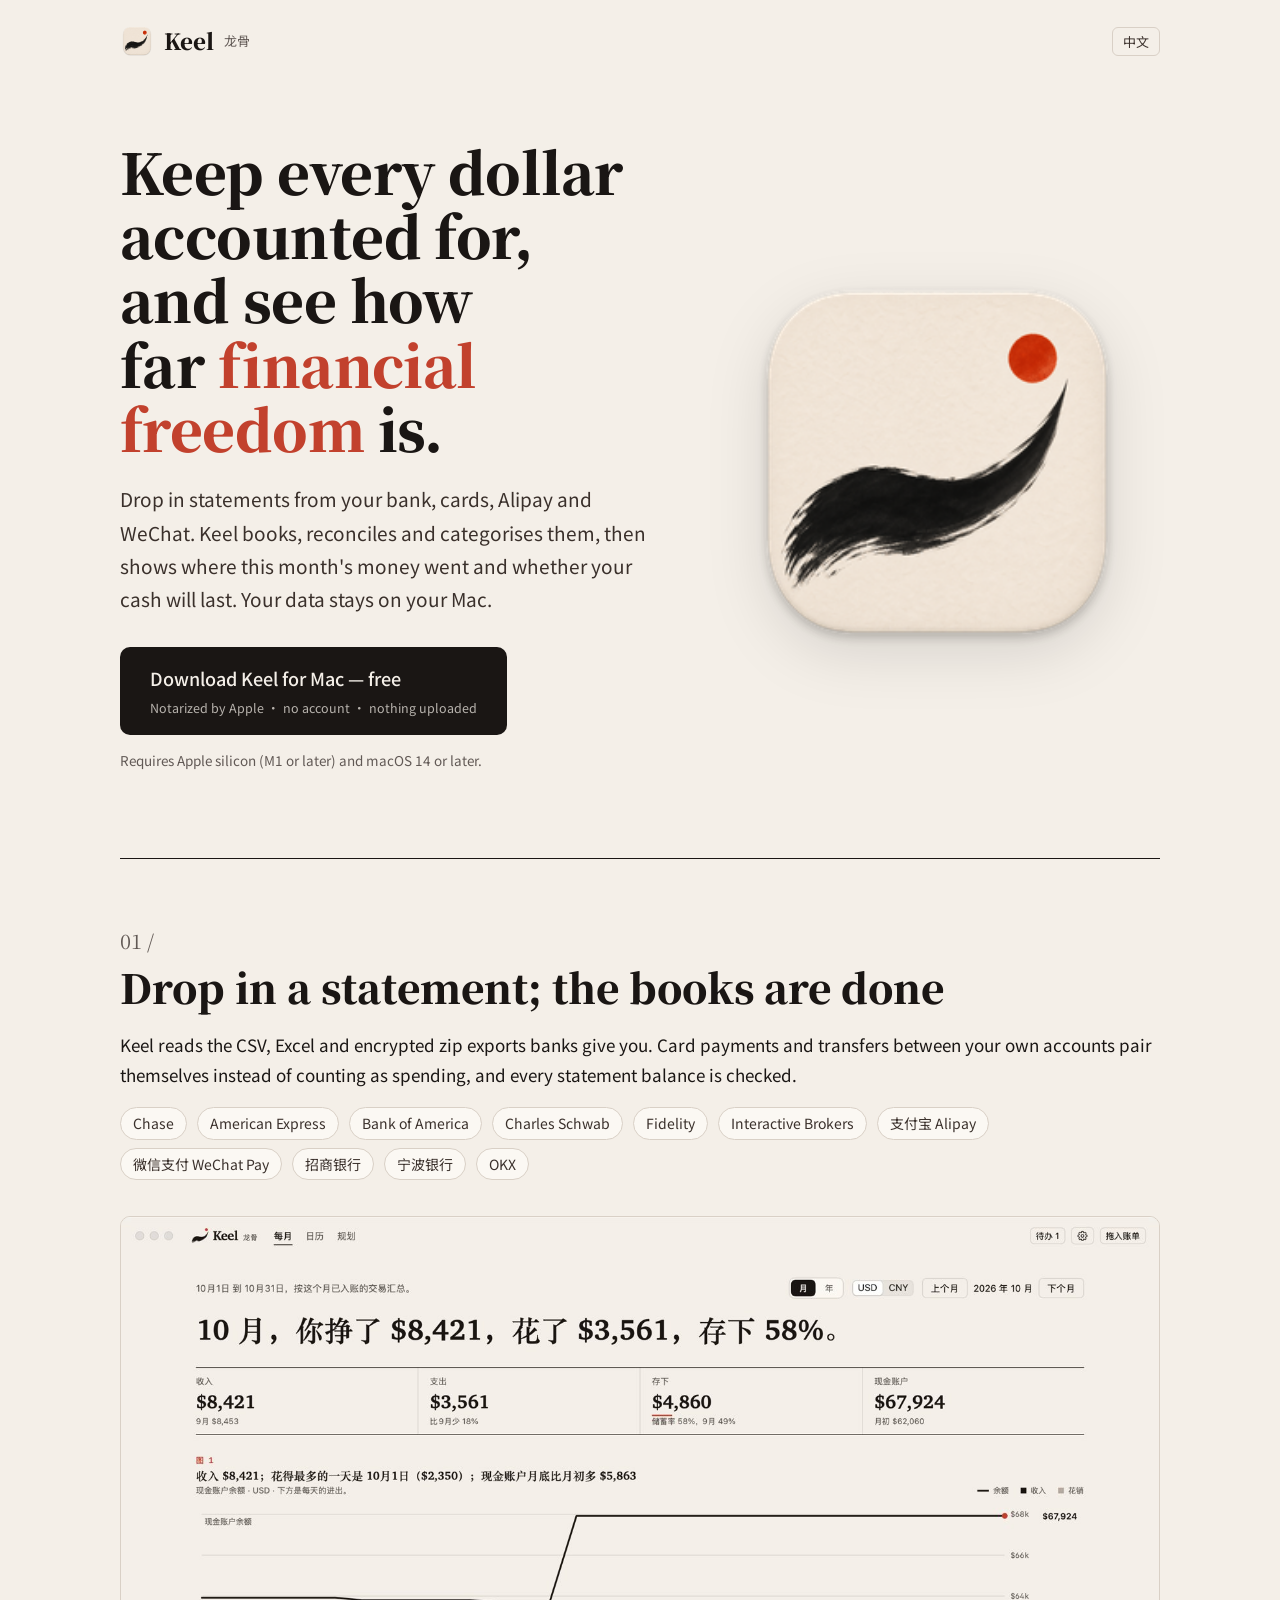
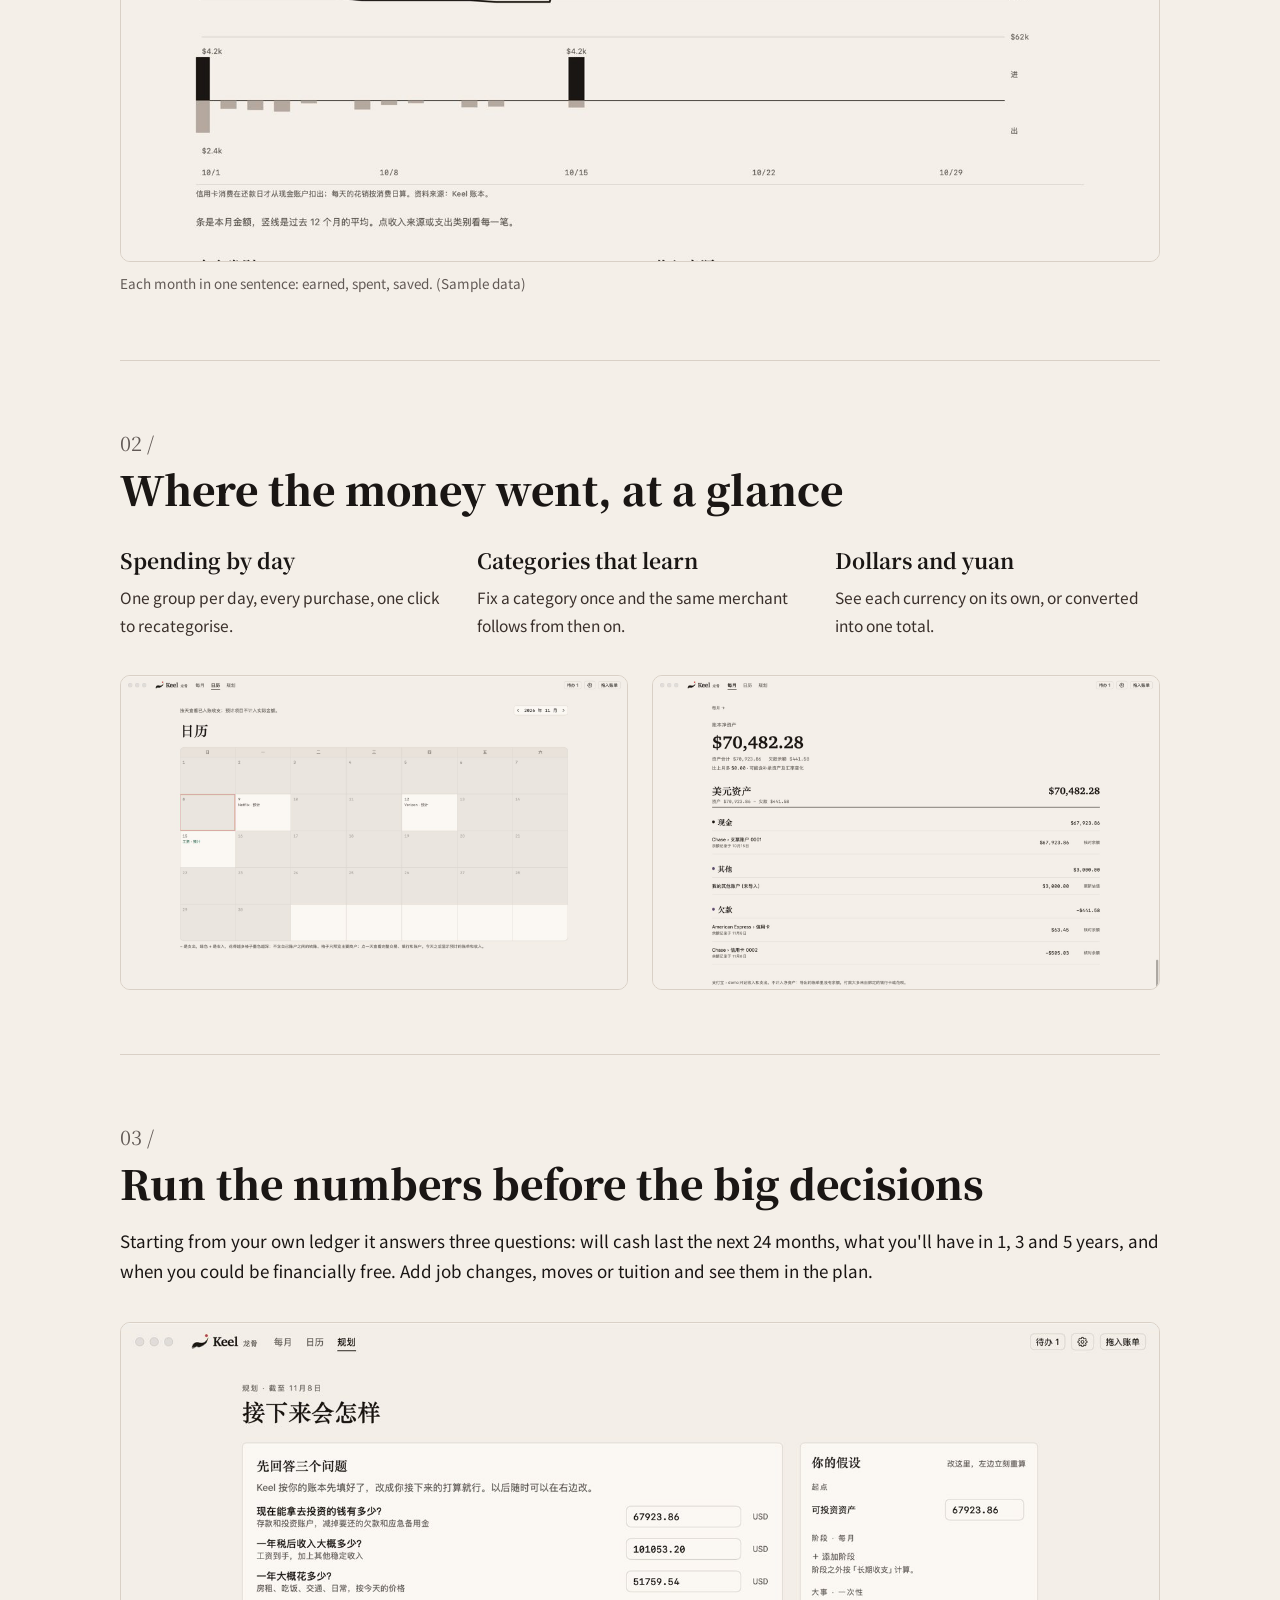
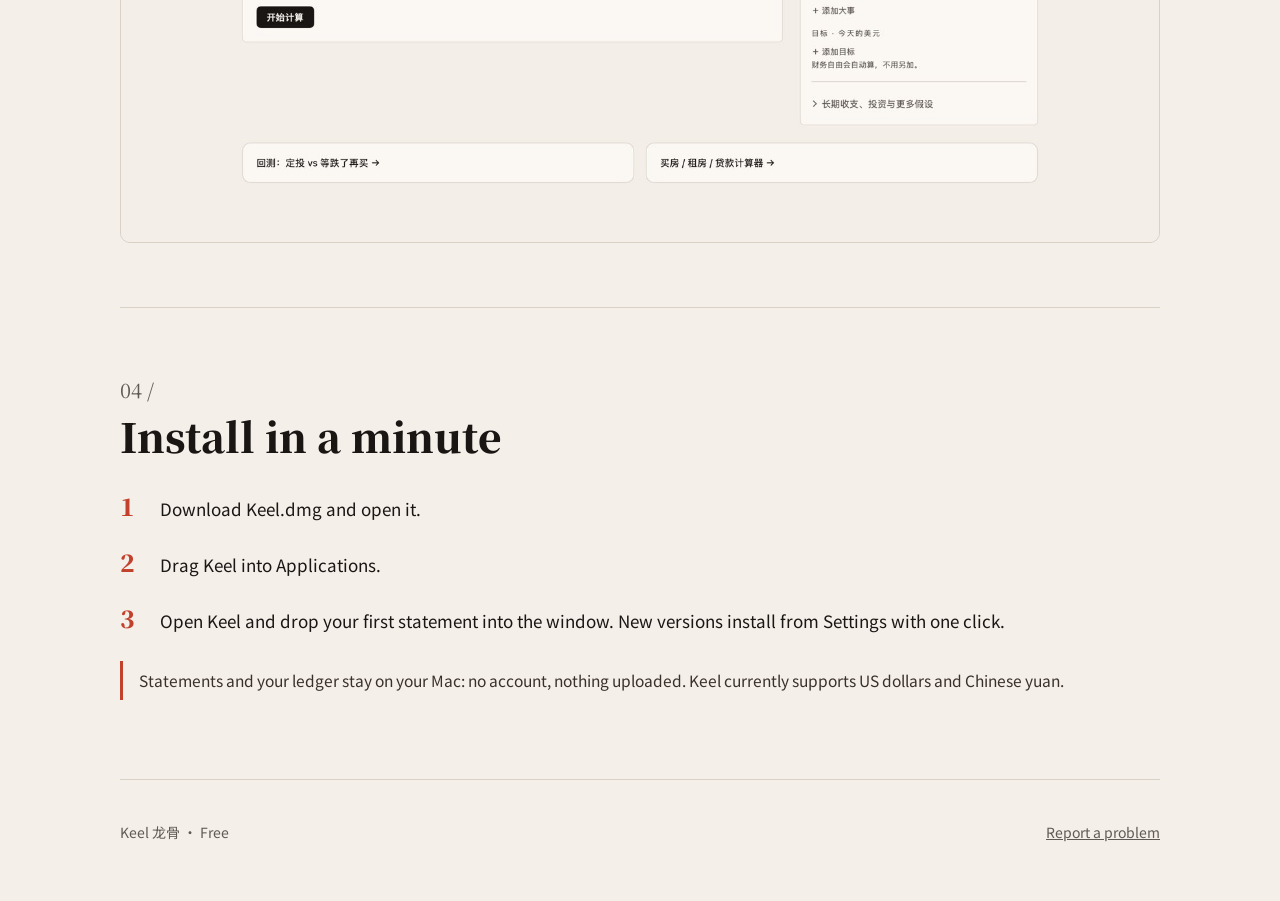
==== site/index.html @ d4ebf1db "Keel 龙骨: a local-first personal finance app for the Mac Bank, card, Alipay and WeChat statements bec" ====
<!doctype html>
<html lang="zh-CN">
<head>
<meta charset="utf-8">
<meta name="viewport" content="width=device-width, initial-scale=1, viewport-fit=cover">
<title>Keel 龙骨 · 免费的 Mac 个人记账与财务规划</title>
<meta name="description" content="把银行和支付宝、微信的账单拖进来，Keel 自动记账、对账，告诉你钱花在哪、离财务自由还有多远。数据只在你的 Mac 上。免费。">
<link rel="icon" href="img/favicon.png">
<link rel="preconnect" href="https://fonts.googleapis.com">
<link rel="stylesheet" href="https://fonts.googleapis.com/css2?family=Noto+Serif+SC:wght@600;900&family=Noto+Sans+SC:wght@400;500&display=swap">
<style>
/* Keel's 宣纸编辑部 (DESIGN.md): rice paper, sumi ink, one vermilion seal colour. */
:root {
  --paper: #F4EFE8; --sheet: #FBF8F3; --ink: #1A1614; --ink2: #3A302B; --muted: #615955;
  --rule: #D9D0C6; --seal: #C2412D; --seal-ink: #B23A27;
  --serif: "Noto Serif SC", "Songti SC", Georgia, serif;
  --sans: "Noto Sans SC", "PingFang SC", -apple-system, system-ui, sans-serif;
  color-scheme: light;
}
@media (prefers-color-scheme: dark) {
  :root { --paper: #15130F; --sheet: #1C1915; --ink: #EFE9E1; --ink2: #CFC6BC; --muted: #A0968C;
          --rule: #3A352E; --seal: #E0745D; --seal-ink: #E88A75; color-scheme: dark; }
}
* { box-sizing: border-box; }
html { -webkit-text-size-adjust: 100%; }
body { margin: 0; background: var(--paper); color: var(--ink); font: 17px/1.75 var(--sans); }
a { color: inherit; }
.wrap { max-width: 1080px; margin: 0 auto; padding-left: max(20px, env(safe-area-inset-left)); padding-right: max(20px, env(safe-area-inset-right)); }
header.bar { display: flex; align-items: center; justify-content: space-between; padding-block: 22px; }
.brand { display: flex; align-items: center; gap: 10px; font-family: var(--serif); font-weight: 900; font-size: 22px; text-decoration: none; }
.brand img { width: 34px; height: 34px; }
.brand small { font-family: var(--sans); font-weight: 400; font-size: 13px; color: var(--muted); }
.lang { background: none; border: 1px solid var(--rule); border-radius: 6px; color: var(--ink2); font: 13px var(--sans); padding: 4px 10px; cursor: pointer; }
.hero { display: grid; grid-template-columns: minmax(0, 1.1fr) minmax(0, 0.9fr); gap: 48px; align-items: center; padding-block: 56px 72px; border-bottom: 1px solid var(--ink); }
h1 { font-family: var(--serif); font-weight: 900; font-size: clamp(40px, 6vw, 68px); line-height: 1.15; margin: 0 0 22px; text-wrap: balance; letter-spacing: -0.01em; }
h1 em { font-style: normal; color: var(--seal); }
html[lang="en"] h1 { font-size: clamp(36px, 5vw, 56px); }  /* English runs longer than Chinese */
.lede { font-size: 19px; color: var(--ink2); margin: 0 0 32px; max-width: 34em; }
.download { display: inline-flex; flex-direction: column; gap: 2px; background: var(--ink); color: var(--paper); text-decoration: none; padding: 16px 30px; border-radius: 10px; font-weight: 500; font-size: 18px; transition: transform .15s ease; }
.download:hover { transform: translateY(-1px); }
.download:focus-visible, .lang:focus-visible { outline: 2px solid var(--seal); outline-offset: 3px; }
.download span { font-size: 12.5px; opacity: .72; font-weight: 400; }
.req { margin-top: 14px; font-size: 13.5px; color: var(--muted); }
.mark { width: 100%; max-width: 420px; justify-self: center; filter: drop-shadow(0 18px 30px rgba(0,0,0,.12)); }
section { padding-block: 64px; border-bottom: 1px solid var(--rule); }
.eyebrow { font-family: var(--serif); color: var(--muted); font-size: 20px; }
h2 { font-family: var(--serif); font-weight: 900; font-size: clamp(28px, 3.6vw, 40px); line-height: 1.25; margin: 4px 0 18px; text-wrap: balance; }
.cols { display: grid; grid-template-columns: repeat(3, minmax(0, 1fr)); gap: 32px; margin-top: 28px; }
.cols h3 { font-family: var(--serif); font-size: 21px; margin: 0 0 6px; }
.cols p { margin: 0; color: var(--ink2); font-size: 15.5px; }
.shot { margin: 36px 0 0; }
.shot img { width: 100%; height: auto; border-radius: 10px; border: 1px solid var(--rule); display: block; background: var(--sheet); }
.shot figcaption { font-size: 13.5px; color: var(--muted); margin-top: 10px; }
.pair { display: grid; grid-template-columns: repeat(2, minmax(0, 1fr)); gap: 24px; }
.banks { display: flex; flex-wrap: wrap; gap: 8px 10px; margin-top: 18px; }
.banks span { border: 1px solid var(--rule); border-radius: 999px; padding: 3px 12px; font-size: 14px; color: var(--ink2); background: var(--sheet); }
.steps { counter-reset: s; list-style: none; padding: 0; margin: 24px 0 0; display: grid; gap: 14px; }
.steps li { counter-increment: s; display: grid; grid-template-columns: 40px 1fr; align-items: baseline; }
.steps li::before { content: counter(s); font-family: var(--serif); font-weight: 900; font-size: 24px; color: var(--seal); }
.note { border-left: 3px solid var(--seal); padding: 6px 0 6px 16px; color: var(--ink2); font-size: 15.5px; margin-top: 22px; }
footer { padding-block: 40px 56px; color: var(--muted); font-size: 14px; display: flex; justify-content: space-between; flex-wrap: wrap; gap: 12px; }
[data-en] { display: none; }
html[lang="en"] [data-zh] { display: none; }
html[lang="en"] [data-en] { display: revert; }
@media (max-width: 760px) {
  .hero { grid-template-columns: 1fr; padding-block: 28px 48px; gap: 28px; }
  .mark { max-width: 220px; grid-row: 1; justify-self: start; }
  .cols, .pair { grid-template-columns: 1fr; }
  section { padding-block: 48px; }
}
@media (prefers-reduced-motion: reduce) { .download { transition: none; } }
</style>
</head>
<body>
<div class="wrap">
  <header class="bar">
    <a class="brand" href="#"><img src="img/icon.png" alt=""> Keel <small>龙骨</small></a>
    <button class="lang" id="lang" type="button">English</button>
  </header>

  <div class="hero">
    <div>
      <h1><span data-zh>把每一笔账记清楚，<br>再看清离<em>财务自由</em>还有多远。</span><span data-en>Keep every dollar accounted for, and see how far <em>financial freedom</em> is.</span></h1>
      <p class="lede"><span data-zh>把银行、信用卡、支付宝和微信的账单拖进来，Keel 自动记账、对账、分类，告诉你这个月钱花在哪、接下来现金够不够。数据只在你的 Mac 上。</span><span data-en>Drop in statements from your bank, cards, Alipay and WeChat. Keel books, reconciles and categorises them, then shows where this month's money went and whether your cash will last. Your data stays on your Mac.</span></p>
      <a class="download" id="dl" href="https://github.com/realAllenSong/Keel/releases/latest/download/Keel.dmg">
        <span data-zh style="font-size:18px;opacity:1;font-weight:500">免费下载 Keel for Mac</span><span data-en style="font-size:18px;opacity:1;font-weight:500">Download Keel for Mac — free</span>
        <span data-zh>Apple 公证 · 不用注册 · 不上传数据</span><span data-en>Notarized by Apple · no account · nothing uploaded</span>
      </a>
      <p class="req"><span data-zh>需要 Apple 芯片（M1 或更新）和 macOS 14 或更新。</span><span data-en>Requires Apple silicon (M1 or later) and macOS 14 or later.</span></p>
    </div>
    <img class="mark" src="img/icon.png" alt="Keel 龙骨">
  </div>

  <section>
    <div class="eyebrow">01 /</div>
    <h2><span data-zh>账单拖进来，账就记好了</span><span data-en>Drop in a statement; the books are done</span></h2>
    <p><span data-zh>认得各家银行导出的 CSV、Excel 和加密压缩包。信用卡还款、自己账户之间的转账自动配对，不会算成花销；每份账单的余额都拿来核对，对不上会告诉你。</span><span data-en>Keel reads the CSV, Excel and encrypted zip exports banks give you. Card payments and transfers between your own accounts pair themselves instead of counting as spending, and every statement balance is checked.</span></p>
    <div class="banks"><span>Chase</span><span>American Express</span><span>Bank of America</span><span>Charles Schwab</span><span>Fidelity</span><span>Interactive Brokers</span><span>支付宝 Alipay</span><span>微信支付 WeChat Pay</span><span>招商银行</span><span>宁波银行</span><span>OKX</span></div>
    <figure class="shot"><img src="img/report.jpg" alt="Keel 的月报：收入、支出、存下多少和现金账户余额" loading="lazy"><figcaption><span data-zh>每个月一句话说清楚：挣了多少、花了多少、存下多少。（示例数据）</span><span data-en>Each month in one sentence: earned, spent, saved. (Sample data)</span></figcaption></figure>
  </section>

  <section>
    <div class="eyebrow">02 /</div>
    <h2><span data-zh>钱花在哪，一眼看清</span><span data-en>Where the money went, at a glance</span></h2>
    <div class="cols">
      <div><h3><span data-zh>每天花了什么</span><span data-en>Spending by day</span></h3><p><span data-zh>一天一组，每一笔都在，点开就能改分类。</span><span data-en>One group per day, every purchase, one click to recategorise.</span></p></div>
      <div><h3><span data-zh>分类自动学会</span><span data-en>Categories that learn</span></h3><p><span data-zh>改一次分类，以后同一个商户自动归好。</span><span data-en>Fix a category once and the same merchant follows from then on.</span></p></div>
      <div><h3><span data-zh>美元和人民币</span><span data-en>Dollars and yuan</span></h3><p><span data-zh>两种货币分开看，也能折算成一种看总数。</span><span data-en>See each currency on its own, or converted into one total.</span></p></div>
    </div>
    <div class="pair shot">
      <figure style="margin:0"><img src="img/calendar.jpg" alt="Keel 的日历：每天的收支" loading="lazy"></figure>
      <figure style="margin:0"><img src="img/assets.jpg" alt="Keel 的资产：按币种和类别分组" loading="lazy"></figure>
    </div>
  </section>

  <section>
    <div class="eyebrow">03 /</div>
    <h2><span data-zh>接下来的路，先算一遍</span><span data-en>Run the numbers before the big decisions</span></h2>
    <p><span data-zh>从你的账本出发，回答三个问题：接下来 24 个月现金够不够、1 年 3 年 5 年后有多少、什么时候财务自由。换工作、搬家、学费这样的大事都能放进去一起算。</span><span data-en>Starting from your own ledger it answers three questions: will cash last the next 24 months, what you'll have in 1, 3 and 5 years, and when you could be financially free. Add job changes, moves or tuition and see them in the plan.</span></p>
    <figure class="shot"><img src="img/plan.jpg" alt="Keel 的规划：三个问题开始" loading="lazy"></figure>
  </section>

  <section>
    <div class="eyebrow">04 /</div>
    <h2><span data-zh>安装只要一分钟</span><span data-en>Install in a minute</span></h2>
    <ol class="steps">
      <li><span><span data-zh>下载 Keel.dmg 并打开。</span><span data-en>Download Keel.dmg and open it.</span></span></li>
      <li><span><span data-zh>把 Keel 拖进「应用程序」文件夹。</span><span data-en>Drag Keel into Applications.</span></span></li>
      <li><span><span data-zh>打开 Keel，把第一份账单拖进窗口。以后有新版本，Keel 会在设置里提示你一键更新。</span><span data-en>Open Keel and drop your first statement into the window. New versions install from Settings with one click.</span></span></li>
    </ol>
    <p class="note"><span data-zh>账单和账本只存在你的 Mac 上，不需要注册，也不会上传到任何服务器。目前支持美元和人民币两种货币。</span><span data-en>Statements and your ledger stay on your Mac: no account, nothing uploaded. Keel currently supports US dollars and Chinese yuan.</span></p>
  </section>

  <footer>
    <span>Keel 龙骨 · <span data-zh>免费</span><span data-en>Free</span></span>
    <a href="https://github.com/realAllenSong/Keel/issues"><span data-zh>反馈问题</span><span data-en>Report a problem</span></a>
  </footer>
</div>
<script>
(function () {
  var root = document.documentElement, btn = document.getElementById("lang");
  function set(l) {
    root.lang = l === "en" ? "en" : "zh-CN";
    btn.textContent = l === "en" ? "中文" : "English";
    try { localStorage.setItem("keel-lang", l); } catch (e) {}
  }
  var saved = null;
  try { saved = localStorage.getItem("keel-lang"); } catch (e) {}
  set(saved || ((navigator.language || "").toLowerCase().indexOf("zh") === 0 ? "zh" : "en"));
  btn.addEventListener("click", function () { set(root.lang === "en" ? "zh" : "en"); });
})();
</script>
</body>
</html>
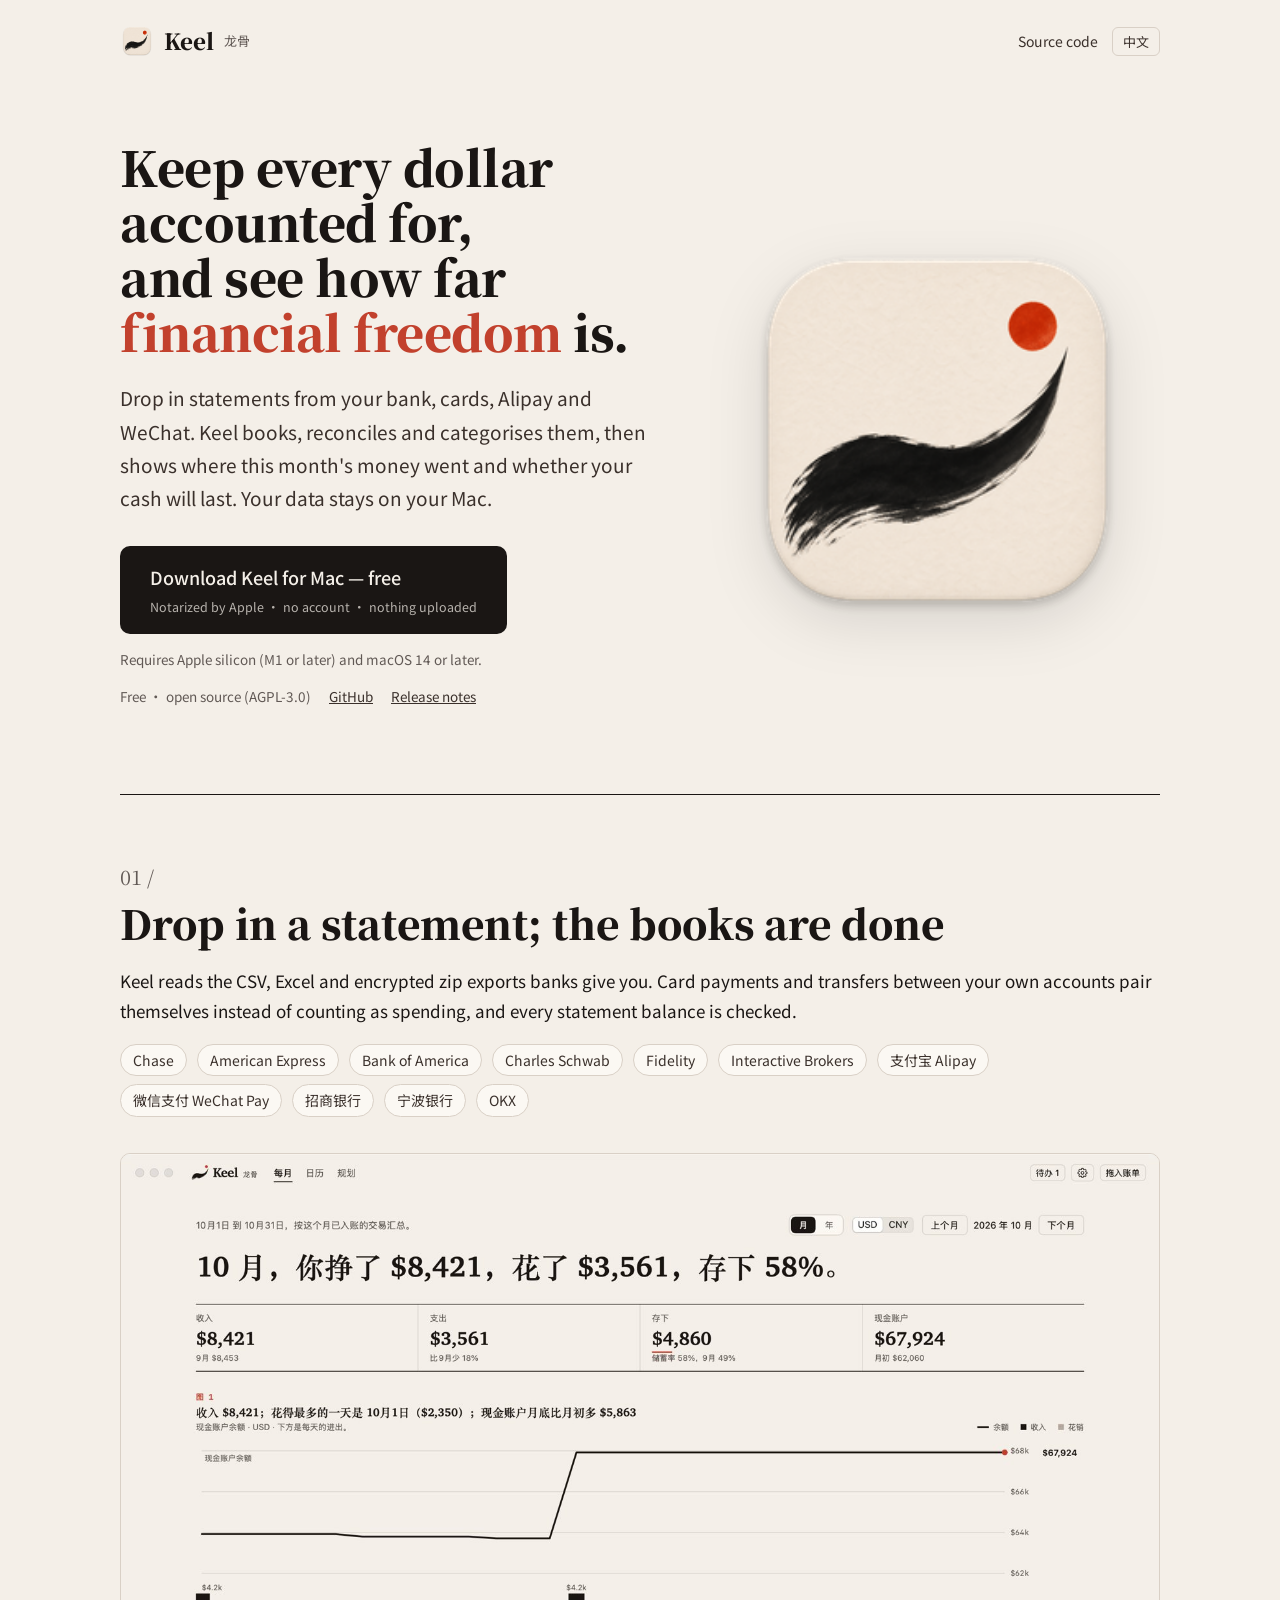
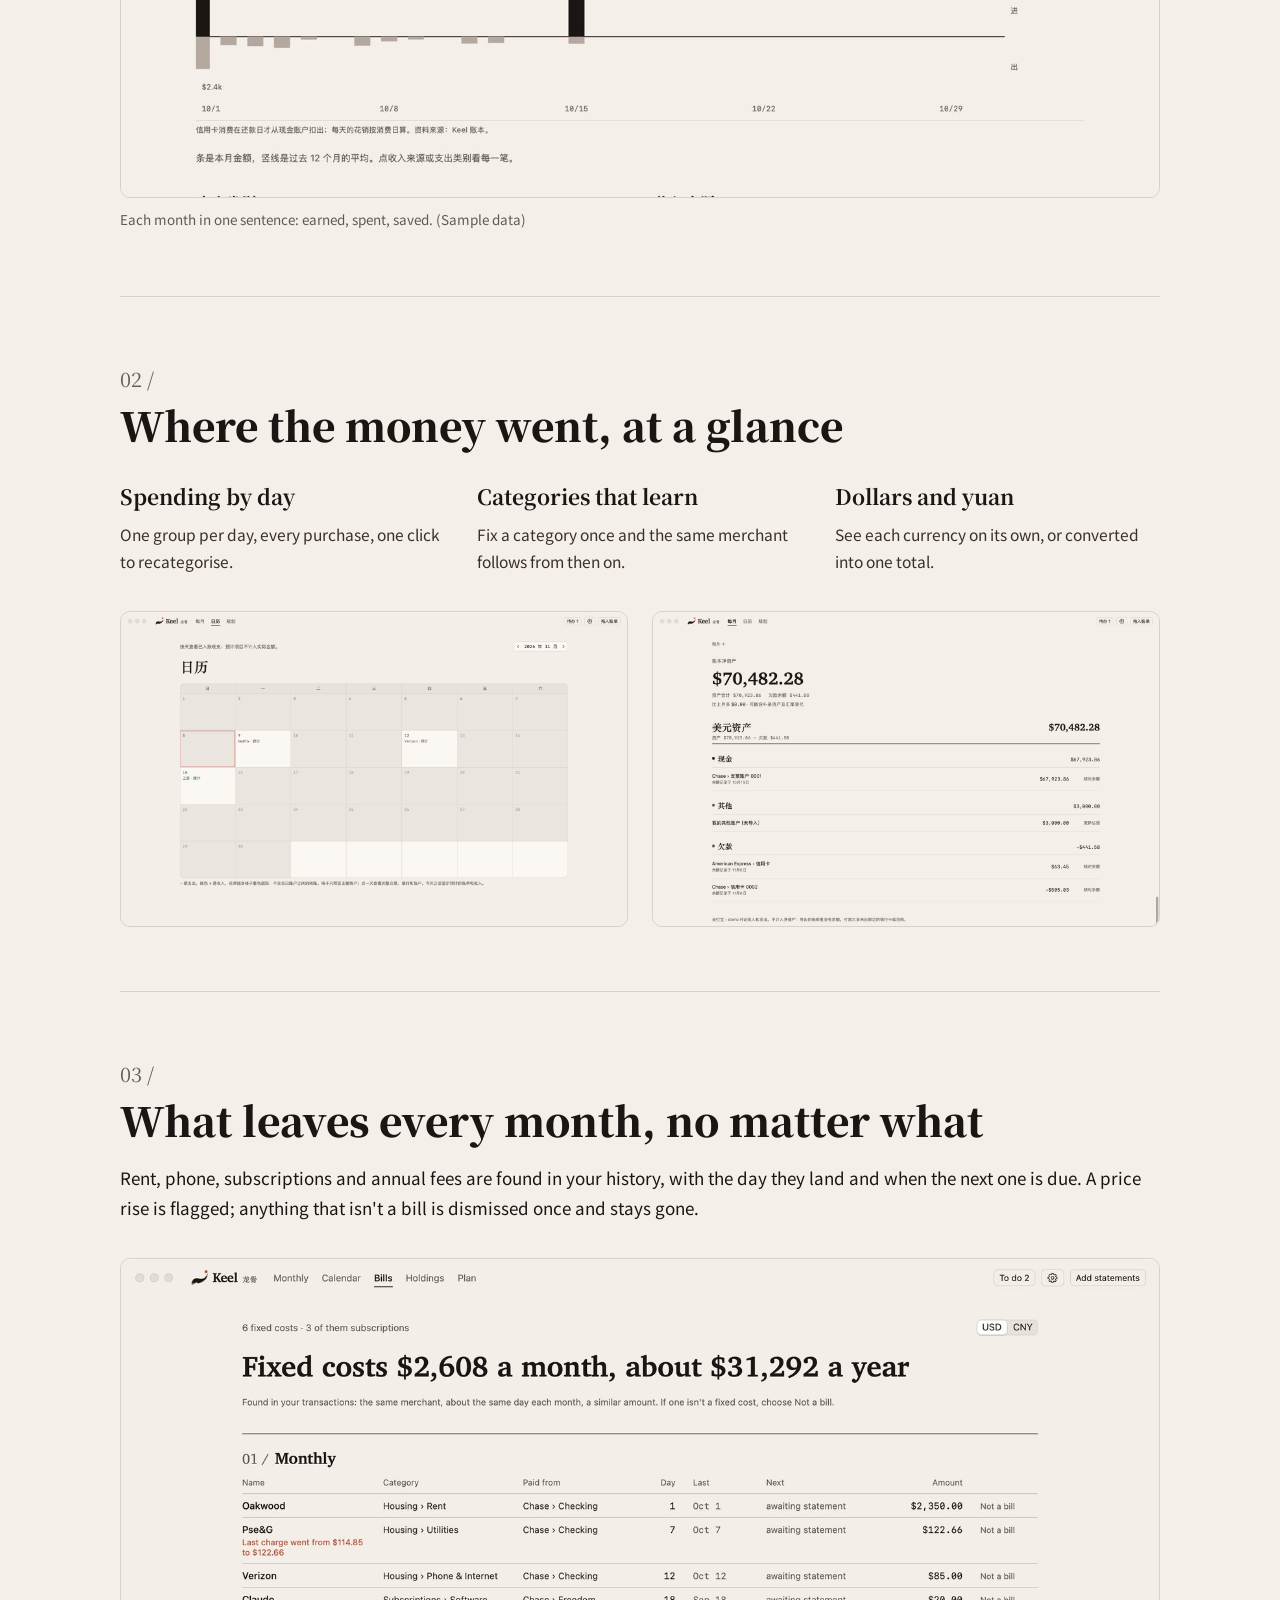
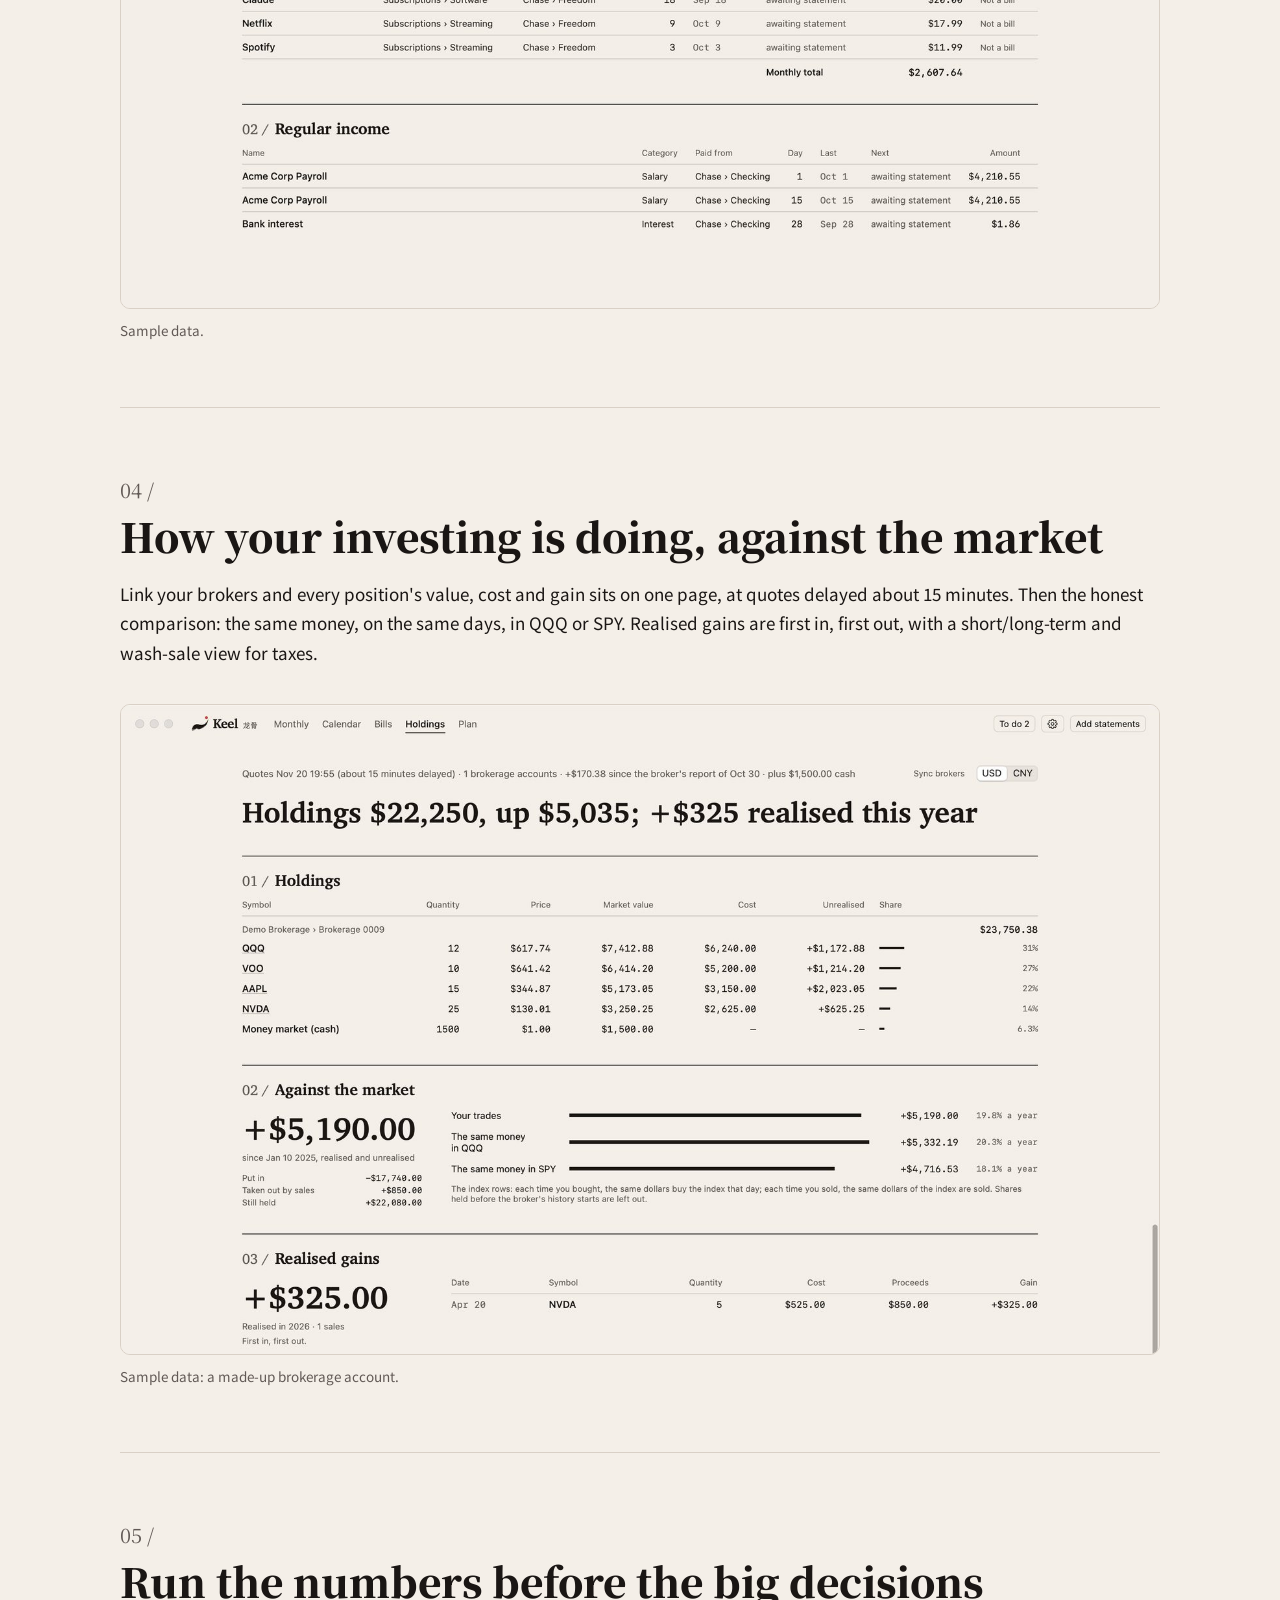
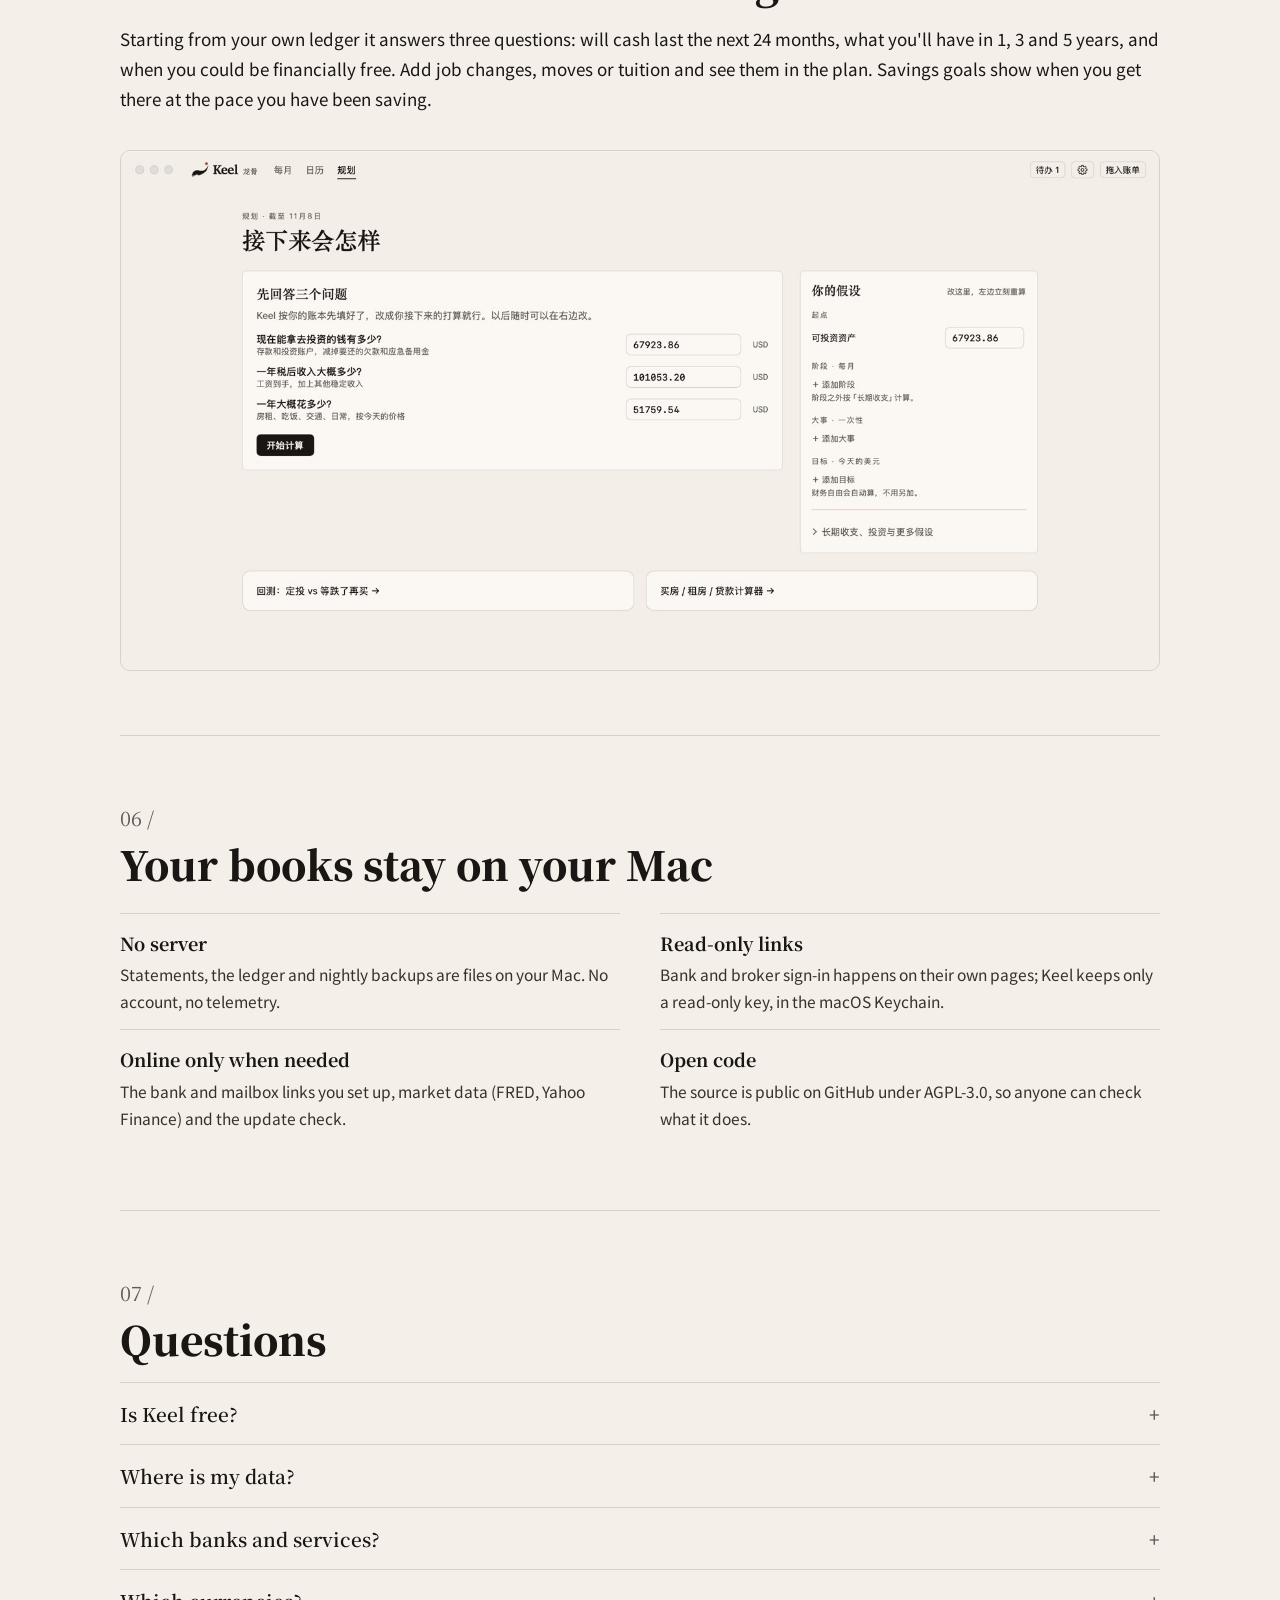
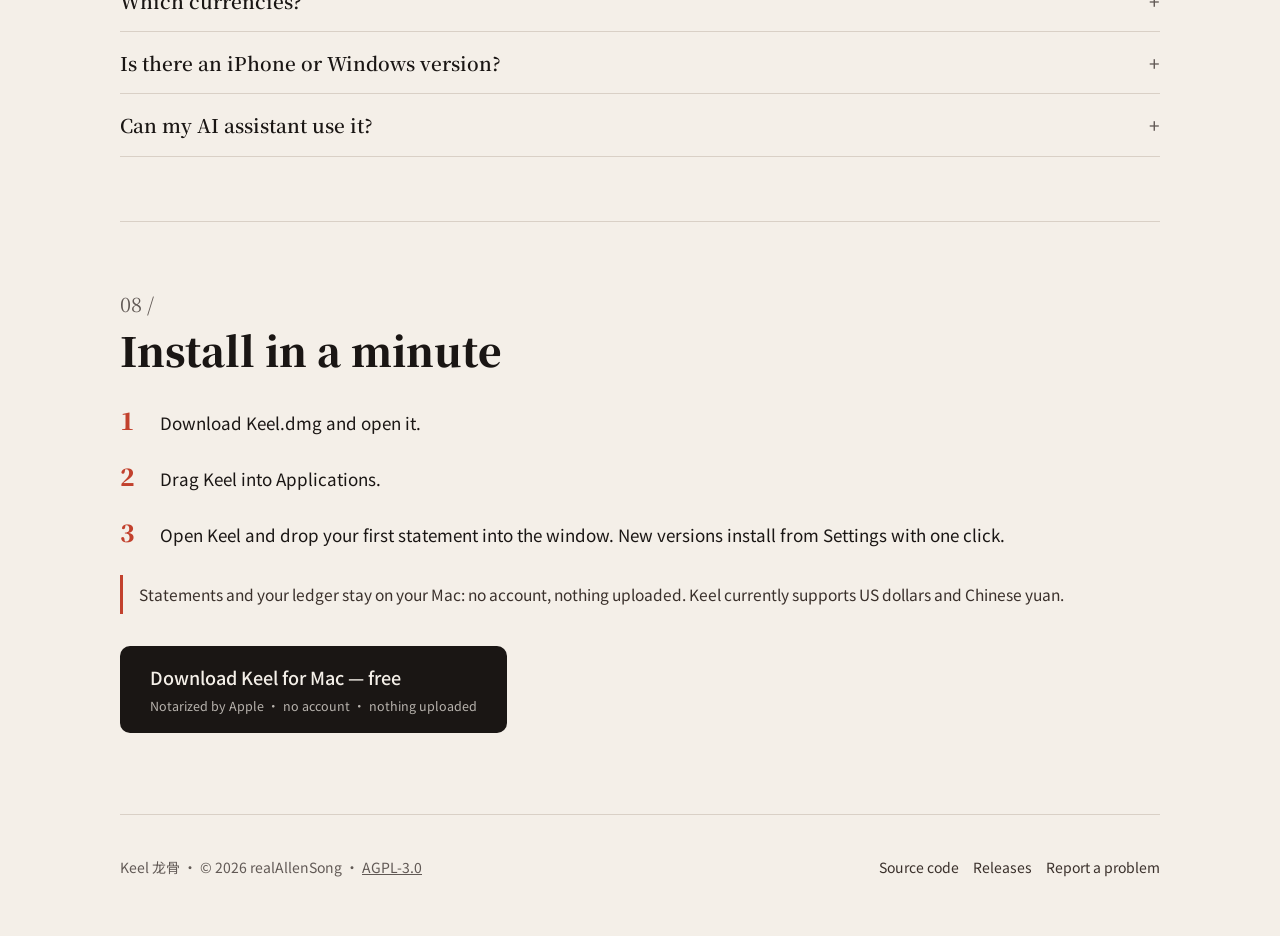
==== commit bf89bd43: "README, website and repository polish, ThunderTalk-style - README in English and Chinese: logo, badg" ====
--- a/site/index.html
+++ b/site/index.html
@@ -3,8 +3,65 @@
 <head>
 <meta charset="utf-8">
 <meta name="viewport" content="width=device-width, initial-scale=1, viewport-fit=cover">
-<title>Keel 龙骨 · 免费的 Mac 个人记账与财务规划</title>
-<meta name="description" content="把银行和支付宝、微信的账单拖进来，Keel 自动记账、对账，告诉你钱花在哪、离财务自由还有多远。数据只在你的 Mac 上。免费。">
+<title>Keel 龙骨 · 免费开源的 Mac 个人记账与财务规划</title>
+<meta name="description" content="把银行、信用卡、支付宝和微信的账单拖进来，Keel 自动记账、和银行对账，告诉你钱花在哪、每月固定支出多少、投资和大盘比怎样、离财务自由还有多远。数据只在你的 Mac 上。免费，开源。">
+<link rel="canonical" href="https://realallensong.github.io/Keel/">
+<meta name="robots" content="index, follow">
+<meta name="theme-color" content="#F4EFE8" media="(prefers-color-scheme: light)">
+<meta name="theme-color" content="#15130F" media="(prefers-color-scheme: dark)">
+<meta property="og:type" content="website">
+<meta property="og:url" content="https://realallensong.github.io/Keel/">
+<meta property="og:site_name" content="Keel 龙骨">
+<meta property="og:locale" content="zh_CN">
+<meta property="og:locale:alternate" content="en_US">
+<meta property="og:title" content="Keel 龙骨 · 把每一笔账记清楚">
+<meta property="og:description" content="免费开源的 Mac 个人记账：账单拖进来，自动记账、对账，看清钱花在哪、离财务自由还有多远。数据只在你的 Mac 上。">
+<meta property="og:image" content="https://realallensong.github.io/Keel/img/og.png">
+<meta property="og:image:width" content="1200">
+<meta property="og:image:height" content="630">
+<meta property="og:image:alt" content="Keel 龙骨：免费开源的 Mac 个人记账">
+<meta name="twitter:card" content="summary_large_image">
+<meta name="twitter:title" content="Keel · Free, open-source personal finance for the Mac">
+<meta name="twitter:description" content="Drop in bank, card, Alipay and WeChat statements; Keel keeps the books, reconciles them and shows where the money goes. Your data stays on your Mac.">
+<meta name="twitter:image" content="https://realallensong.github.io/Keel/img/og.png">
+<link rel="apple-touch-icon" href="img/icon.png">
+<script type="application/ld+json">
+{
+  "@context": "https://schema.org",
+  "@type": "SoftwareApplication",
+  "name": "Keel 龙骨",
+  "alternateName": "Keel",
+  "operatingSystem": "macOS 14 or later, Apple silicon",
+  "applicationCategory": "FinanceApplication",
+  "description": "Free, open-source personal finance for the Mac. Bank, card, Alipay and WeChat statements become a double-entry ledger reconciled against your banks, with monthly spending, fixed bills, holdings against the market, savings goals and long-range planning. Data stays on the Mac.",
+  "url": "https://realallensong.github.io/Keel/",
+  "downloadUrl": "https://github.com/realAllenSong/Keel/releases/latest/download/Keel.dmg",
+  "softwareVersion": "1.0.0",
+  "license": "https://www.gnu.org/licenses/agpl-3.0.html",
+  "isAccessibleForFree": true,
+  "offers": { "@type": "Offer", "price": "0", "priceCurrency": "USD" },
+  "author": { "@type": "Person", "name": "realAllenSong", "url": "https://github.com/realAllenSong" },
+  "sameAs": ["https://github.com/realAllenSong/Keel"]
+}
+</script>
+<script type="application/ld+json">
+{
+  "@context": "https://schema.org",
+  "@type": "FAQPage",
+  "mainEntity": [
+    {"@type": "Question", "name": "Keel 免费吗？",
+     "acceptedAnswer": {"@type": "Answer", "text": "免费，并且按 AGPL-3.0 开源，源代码在 GitHub。它能连接的银行数据服务（Plaid、SimpleFIN Bridge、SnapTrade）由第三方提供，有各自的收费方式；只用账单文件就完全不需要它们。"}},
+    {"@type": "Question", "name": "我的数据存在哪里？",
+     "acceptedAnswer": {"@type": "Answer", "text": "全部在你的 Mac 上：账单、账本和备份在 ~/Library/Application Support/Keel，银行授权在 macOS 钥匙串。Keel 没有服务器，不需要注册，也不上传数据。"}},
+    {"@type": "Question", "name": "支持哪些银行和平台？",
+     "acceptedAnswer": {"@type": "Answer", "text": "账单文件：Chase、American Express、Bank of America、Charles Schwab、Fidelity、盈透、支付宝、微信支付、招商银行、宁波银行、OKX；其他银行的 CSV 或 Excel 教一次就认得。也可以通过 Plaid、SimpleFIN、SnapTrade 直接连接银行和券商。"}},
+    {"@type": "Question", "name": "支持哪些币种？",
+     "acceptedAnswer": {"@type": "Answer", "text": "美元和人民币。其他币种的持仓会折算成这两种。"}},
+    {"@type": "Question", "name": "有 iPhone 或 Windows 版吗？",
+     "acceptedAnswer": {"@type": "Answer", "text": "暂时没有，目前只有 Mac 版，需要 Apple 芯片和 macOS 14 或更新。"}}
+  ]
+}
+</script>
 <link rel="icon" href="img/favicon.png">
 <link rel="preconnect" href="https://fonts.googleapis.com">
 <link rel="stylesheet" href="https://fonts.googleapis.com/css2?family=Noto+Serif+SC:wght@600;900&family=Noto+Sans+SC:wght@400;500&display=swap">
@@ -32,9 +89,10 @@
 .brand small { font-family: var(--sans); font-weight: 400; font-size: 13px; color: var(--muted); }
 .lang { background: none; border: 1px solid var(--rule); border-radius: 6px; color: var(--ink2); font: 13px var(--sans); padding: 4px 10px; cursor: pointer; }
 .hero { display: grid; grid-template-columns: minmax(0, 1.1fr) minmax(0, 0.9fr); gap: 48px; align-items: center; padding-block: 56px 72px; border-bottom: 1px solid var(--ink); }
-h1 { font-family: var(--serif); font-weight: 900; font-size: clamp(40px, 6vw, 68px); line-height: 1.15; margin: 0 0 22px; text-wrap: balance; letter-spacing: -0.01em; }
+h1 { font-family: var(--serif); font-weight: 900; font-size: clamp(32px, 4.6vw, 60px); line-height: 1.15; margin: 0 0 22px; text-wrap: balance; letter-spacing: -0.01em; }
 h1 em { font-style: normal; color: var(--seal); }
-html[lang="en"] h1 { font-size: clamp(36px, 5vw, 56px); }  /* English runs longer than Chinese */
+h1 .ln { white-space: nowrap; }  /* each line of the headline stays whole */
+html[lang="en"] h1 { font-size: clamp(30px, 3.9vw, 48px); }  /* English runs longer than Chinese */
 .lede { font-size: 19px; color: var(--ink2); margin: 0 0 32px; max-width: 34em; }
 .download { display: inline-flex; flex-direction: column; gap: 2px; background: var(--ink); color: var(--paper); text-decoration: none; padding: 16px 30px; border-radius: 10px; font-weight: 500; font-size: 18px; transition: transform .15s ease; }
 .download:hover { transform: translateY(-1px); }
@@ -58,6 +116,22 @@
 .steps li { counter-increment: s; display: grid; grid-template-columns: 40px 1fr; align-items: baseline; }
 .steps li::before { content: counter(s); font-family: var(--serif); font-weight: 900; font-size: 24px; color: var(--seal); }
 .note { border-left: 3px solid var(--seal); padding: 6px 0 6px 16px; color: var(--ink2); font-size: 15.5px; margin-top: 22px; }
+.links { display: flex; align-items: center; gap: 14px; }
+.links a { font-size: 14px; color: var(--ink2); text-decoration: none; }
+.links a:hover { color: var(--ink); text-decoration: underline; text-underline-offset: 3px; }
+.facts { list-style: none; padding: 0; margin: 24px 0 0; display: grid; grid-template-columns: repeat(2, minmax(0, 1fr)); gap: 0 40px; }
+.facts li { padding: 14px 0; border-top: 1px solid var(--rule); color: var(--ink2); font-size: 15.5px; }
+.facts b { display: block; font-family: var(--serif); color: var(--ink); font-size: 18px; margin-bottom: 2px; }
+details { border-top: 1px solid var(--rule); padding: 14px 0; }
+details:last-of-type { border-bottom: 1px solid var(--rule); }
+summary { cursor: pointer; font-family: var(--serif); font-weight: 600; font-size: 19px; list-style: none; display: flex; justify-content: space-between; gap: 16px; }
+summary::-webkit-details-marker { display: none; }
+summary::after { content: "+"; color: var(--muted); font-family: var(--sans); font-weight: 400; }
+details[open] summary::after { content: "–"; }
+details p { margin: 10px 0 0; color: var(--ink2); font-size: 15.5px; max-width: 46em; }
+code { font-family: ui-monospace, "SF Mono", Menlo, monospace; font-size: .9em; background: var(--sheet); border: 1px solid var(--rule); border-radius: 4px; padding: 1px 5px; }
+.oss { display: flex; flex-wrap: wrap; align-items: baseline; gap: 6px 18px; margin-top: 14px; font-size: 13.5px; color: var(--muted); }
+.oss a { color: var(--ink2); }
 footer { padding-block: 40px 56px; color: var(--muted); font-size: 14px; display: flex; justify-content: space-between; flex-wrap: wrap; gap: 12px; }
 [data-en] { display: none; }
 html[lang="en"] [data-zh] { display: none; }
@@ -65,7 +139,8 @@
 @media (max-width: 760px) {
   .hero { grid-template-columns: 1fr; padding-block: 28px 48px; gap: 28px; }
   .mark { max-width: 220px; grid-row: 1; justify-self: start; }
-  .cols, .pair { grid-template-columns: 1fr; }
+  .cols, .pair, .facts { grid-template-columns: 1fr; }
+  .links a.gh { display: none; }
   section { padding-block: 48px; }
 }
 @media (prefers-reduced-motion: reduce) { .download { transition: none; } }
@@ -75,18 +150,22 @@
 <div class="wrap">
   <header class="bar">
     <a class="brand" href="#"><img src="img/icon.png" alt=""> Keel <small>龙骨</small></a>
-    <button class="lang" id="lang" type="button">English</button>
+    <nav class="links">
+      <a class="gh" href="https://github.com/realAllenSong/Keel"><span data-zh>源代码</span><span data-en>Source code</span></a>
+      <button class="lang" id="lang" type="button">English</button>
+    </nav>
   </header>
 
   <div class="hero">
     <div>
-      <h1><span data-zh>把每一笔账记清楚，<br>再看清离<em>财务自由</em>还有多远。</span><span data-en>Keep every dollar accounted for, and see how far <em>financial freedom</em> is.</span></h1>
+      <h1><span data-zh><span class="ln">把每一笔账记清楚，</span><br><span class="ln">再看清离<em>财务自由</em></span><br><span class="ln">还有多远。</span></span><span data-en>Keep every dollar accounted for, and see how far <em>financial freedom</em> is.</span></h1>
       <p class="lede"><span data-zh>把银行、信用卡、支付宝和微信的账单拖进来，Keel 自动记账、对账、分类，告诉你这个月钱花在哪、接下来现金够不够。数据只在你的 Mac 上。</span><span data-en>Drop in statements from your bank, cards, Alipay and WeChat. Keel books, reconciles and categorises them, then shows where this month's money went and whether your cash will last. Your data stays on your Mac.</span></p>
       <a class="download" id="dl" href="https://github.com/realAllenSong/Keel/releases/latest/download/Keel.dmg">
         <span data-zh style="font-size:18px;opacity:1;font-weight:500">免费下载 Keel for Mac</span><span data-en style="font-size:18px;opacity:1;font-weight:500">Download Keel for Mac — free</span>
         <span data-zh>Apple 公证 · 不用注册 · 不上传数据</span><span data-en>Notarized by Apple · no account · nothing uploaded</span>
       </a>
       <p class="req"><span data-zh>需要 Apple 芯片（M1 或更新）和 macOS 14 或更新。</span><span data-en>Requires Apple silicon (M1 or later) and macOS 14 or later.</span></p>
+      <p class="oss"><span data-zh>免费 · 开源（AGPL-3.0）</span><span data-en>Free · open source (AGPL-3.0)</span><a href="https://github.com/realAllenSong/Keel">GitHub</a><a href="https://github.com/realAllenSong/Keel/releases/latest"><span data-zh>版本说明</span><span data-en>Release notes</span></a></p>
     </div>
     <img class="mark" src="img/icon.png" alt="Keel 龙骨">
   </div>
@@ -113,15 +192,51 @@
     </div>
   </section>
 
-  <section>
+  <section id="bills">
     <div class="eyebrow">03 /</div>
+    <h2><span data-zh>每个月雷打不动要出去多少</span><span data-en>What leaves every month, no matter what</span></h2>
+    <p><span data-zh>房租、话费、订阅、年费，从流水里自动找出来，标出每月几号扣、下次什么时候。价格一变就提醒；不是固定支出的，点一次「不算」就再也不出现。</span><span data-en>Rent, phone, subscriptions and annual fees are found in your history, with the day they land and when the next one is due. A price rise is flagged; anything that isn't a bill is dismissed once and stays gone.</span></p>
+    <figure class="shot"><span data-zh><img src="img/bills-zh.jpg" alt="Keel 的固定收支：每月固定支出和固定收入" loading="lazy"></span><span data-en><img src="img/bills-en.jpg" alt="Keel's Bills page: fixed costs each month and regular income" loading="lazy"></span><figcaption><span data-zh>示例数据。</span><span data-en>Sample data.</span></figcaption></figure>
+  </section>
+
+  <section id="holdings">
+    <div class="eyebrow">04 /</div>
+    <h2><span data-zh>投资赚了多少，跑赢大盘没有</span><span data-en>How your investing is doing, against the market</span></h2>
+    <p><span data-zh>连上券商后，每只股票的市值、成本和盈亏都在一页里，价格是延迟约 15 分钟的行情。再算一笔账：你每次买卖的钱，如果同一天拿去买 QQQ 或 SPY，现在会是多少。已实现盈亏按先买先卖计算，附短期、长期和洗售的报税口径。</span><span data-en>Link your brokers and every position's value, cost and gain sits on one page, at quotes delayed about 15 minutes. Then the honest comparison: the same money, on the same days, in QQQ or SPY. Realised gains are first in, first out, with a short/long-term and wash-sale view for taxes.</span></p>
+    <figure class="shot"><span data-zh><img src="img/holdings-zh.jpg" alt="Keel 的持仓：每只股票的成本和盈亏，以及和大盘的对比" loading="lazy"></span><span data-en><img src="img/holdings-en.jpg" alt="Keel's Holdings page: positions with cost and gain, compared with the market" loading="lazy"></span><figcaption><span data-zh>示例数据：一个虚构的券商账户。</span><span data-en>Sample data: a made-up brokerage account.</span></figcaption></figure>
+  </section>
+
+  <section>
+    <div class="eyebrow">05 /</div>
     <h2><span data-zh>接下来的路，先算一遍</span><span data-en>Run the numbers before the big decisions</span></h2>
-    <p><span data-zh>从你的账本出发，回答三个问题：接下来 24 个月现金够不够、1 年 3 年 5 年后有多少、什么时候财务自由。换工作、搬家、学费这样的大事都能放进去一起算。</span><span data-en>Starting from your own ledger it answers three questions: will cash last the next 24 months, what you'll have in 1, 3 and 5 years, and when you could be financially free. Add job changes, moves or tuition and see them in the plan.</span></p>
+    <p><span data-zh>从你的账本出发，回答三个问题：接下来 24 个月现金够不够、1 年 3 年 5 年后有多少、什么时候财务自由。换工作、搬家、学费这样的大事都能放进去一起算。存钱目标按你最近每月存下的速度，算出什么时候达成。</span><span data-en>Starting from your own ledger it answers three questions: will cash last the next 24 months, what you'll have in 1, 3 and 5 years, and when you could be financially free. Add job changes, moves or tuition and see them in the plan. Savings goals show when you get there at the pace you have been saving.</span></p>
     <figure class="shot"><img src="img/plan.jpg" alt="Keel 的规划：三个问题开始" loading="lazy"></figure>
   </section>
 
-  <section>
-    <div class="eyebrow">04 /</div>
+  <section id="privacy">
+    <div class="eyebrow">06 /</div>
+    <h2><span data-zh>你的账，只在你的 Mac 上</span><span data-en>Your books stay on your Mac</span></h2>
+    <ul class="facts">
+      <li><b><span data-zh>没有服务器</span><span data-en>No server</span></b><span data-zh>账单、账本和每晚的备份都是你电脑上的文件。不用注册，没有数据统计。</span><span data-en>Statements, the ledger and nightly backups are files on your Mac. No account, no telemetry.</span></li>
+      <li><b><span data-zh>只读的连接</span><span data-en>Read-only links</span></b><span data-zh>连银行和券商时，登录在它们自己的页面完成；Keel 只保存只读授权，放在 macOS 钥匙串里。</span><span data-en>Bank and broker sign-in happens on their own pages; Keel keeps only a read-only key, in the macOS Keychain.</span></li>
+      <li><b><span data-zh>只在需要时联网</span><span data-en>Online only when needed</span></b><span data-zh>你设置的银行和邮箱连接、行情数据（FRED、Yahoo Finance）、检查新版本。</span><span data-en>The bank and mailbox links you set up, market data (FRED, Yahoo Finance) and the update check.</span></li>
+      <li><b><span data-zh>代码公开</span><span data-en>Open code</span></b><span data-zh>源代码按 AGPL-3.0 公开在 GitHub，任何人都可以检查它做了什么。</span><span data-en>The source is public on GitHub under AGPL-3.0, so anyone can check what it does.</span></li>
+    </ul>
+  </section>
+
+  <section id="faq">
+    <div class="eyebrow">07 /</div>
+    <h2><span data-zh>常见问题</span><span data-en>Questions</span></h2>
+    <details><summary><span data-zh>Keel 免费吗？</span><span data-en>Is Keel free?</span></summary><p><span data-zh>免费，并且按 AGPL-3.0 开源。它能连接的银行数据服务（Plaid、SimpleFIN Bridge、SnapTrade）由第三方提供，有各自的收费方式；只用账单文件就完全不需要它们。</span><span data-en>Yes, and open source under AGPL-3.0. The bank-data services it can link to (Plaid, SimpleFIN Bridge, SnapTrade) are run by others with their own plans; with statement files alone you need none of them.</span></p></details>
+    <details><summary><span data-zh>我的数据存在哪里？</span><span data-en>Where is my data?</span></summary><p><span data-zh>全部在你的 Mac 上：账单、账本和备份在 <code>~/Library/Application Support/Keel</code>，银行授权在钥匙串。卸载 App 不会删掉它们。</span><span data-en>On your Mac: statements, ledger and backups in <code>~/Library/Application Support/Keel</code>, bank keys in the Keychain. Removing the app does not delete them.</span></p></details>
+    <details><summary><span data-zh>支持哪些银行和平台？</span><span data-en>Which banks and services?</span></summary><p><span data-zh>账单文件：Chase、American Express、Bank of America、Charles Schwab、Fidelity、盈透、支付宝、微信支付、招商银行、宁波银行、OKX；其他银行的 CSV 或 Excel 教一次就认得。也可以通过 Plaid、SimpleFIN、SnapTrade（含 Robinhood、moomoo、Kraken 等）直接连接。</span><span data-en>Statement files from Chase, American Express, Bank of America, Charles Schwab, Fidelity, Interactive Brokers, Alipay, WeChat Pay, China Merchants Bank, Bank of Ningbo and OKX; any other CSV or Excel layout is taught once. Or link directly through Plaid, SimpleFIN and SnapTrade (Robinhood, moomoo, Kraken and more).</span></p></details>
+    <details><summary><span data-zh>支持哪些币种？</span><span data-en>Which currencies?</span></summary><p><span data-zh>美元和人民币。其他币种的持仓会折算成这两种。</span><span data-en>US dollars and Chinese yuan. Holdings in other currencies convert into them.</span></p></details>
+    <details><summary><span data-zh>有 iPhone 或 Windows 版吗？</span><span data-en>Is there an iPhone or Windows version?</span></summary><p><span data-zh>暂时没有，目前只有 Mac 版。</span><span data-en>Not yet; Keel is a Mac app.</span></p></details>
+    <details><summary><span data-zh>能让 AI 助手帮我记账吗？</span><span data-en>Can my AI assistant use it?</span></summary><p><span data-zh>可以。Keel 自带 <code>keel</code> 命令行和 MCP 服务，Claude、Codex 等能在你的 Mac 上查询和更新账本，PDF 或截图里的账单也能交给它们整理后导入。</span><span data-en>Yes. Keel ships a <code>keel</code> command line and an MCP server, so Claude, Codex and others can query and update your ledger on your Mac, and turn a PDF or screenshot statement into lines Keel imports.</span></p></details>
+  </section>
+
+  <section>
+    <div class="eyebrow">08 /</div>
     <h2><span data-zh>安装只要一分钟</span><span data-en>Install in a minute</span></h2>
     <ol class="steps">
       <li><span><span data-zh>下载 Keel.dmg 并打开。</span><span data-en>Download Keel.dmg and open it.</span></span></li>
@@ -129,11 +244,19 @@
       <li><span><span data-zh>打开 Keel，把第一份账单拖进窗口。以后有新版本，Keel 会在设置里提示你一键更新。</span><span data-en>Open Keel and drop your first statement into the window. New versions install from Settings with one click.</span></span></li>
     </ol>
     <p class="note"><span data-zh>账单和账本只存在你的 Mac 上，不需要注册，也不会上传到任何服务器。目前支持美元和人民币两种货币。</span><span data-en>Statements and your ledger stay on your Mac: no account, nothing uploaded. Keel currently supports US dollars and Chinese yuan.</span></p>
+    <p style="margin-top:32px"><a class="download" href="https://github.com/realAllenSong/Keel/releases/latest/download/Keel.dmg">
+      <span data-zh style="font-size:18px;opacity:1;font-weight:500">免费下载 Keel for Mac</span><span data-en style="font-size:18px;opacity:1;font-weight:500">Download Keel for Mac — free</span>
+      <span data-zh>Apple 公证 · 不用注册 · 不上传数据</span><span data-en>Notarized by Apple · no account · nothing uploaded</span>
+    </a></p>
   </section>
 
   <footer>
-    <span>Keel 龙骨 · <span data-zh>免费</span><span data-en>Free</span></span>
-    <a href="https://github.com/realAllenSong/Keel/issues"><span data-zh>反馈问题</span><span data-en>Report a problem</span></a>
+    <span>Keel 龙骨 · © 2026 realAllenSong · <a href="https://github.com/realAllenSong/Keel/blob/main/LICENSE">AGPL-3.0</a></span>
+    <span class="links">
+      <a href="https://github.com/realAllenSong/Keel"><span data-zh>源代码</span><span data-en>Source code</span></a>
+      <a href="https://github.com/realAllenSong/Keel/releases"><span data-zh>版本记录</span><span data-en>Releases</span></a>
+      <a href="https://github.com/realAllenSong/Keel/issues"><span data-zh>反馈问题</span><span data-en>Report a problem</span></a>
+    </span>
   </footer>
 </div>
 <script>
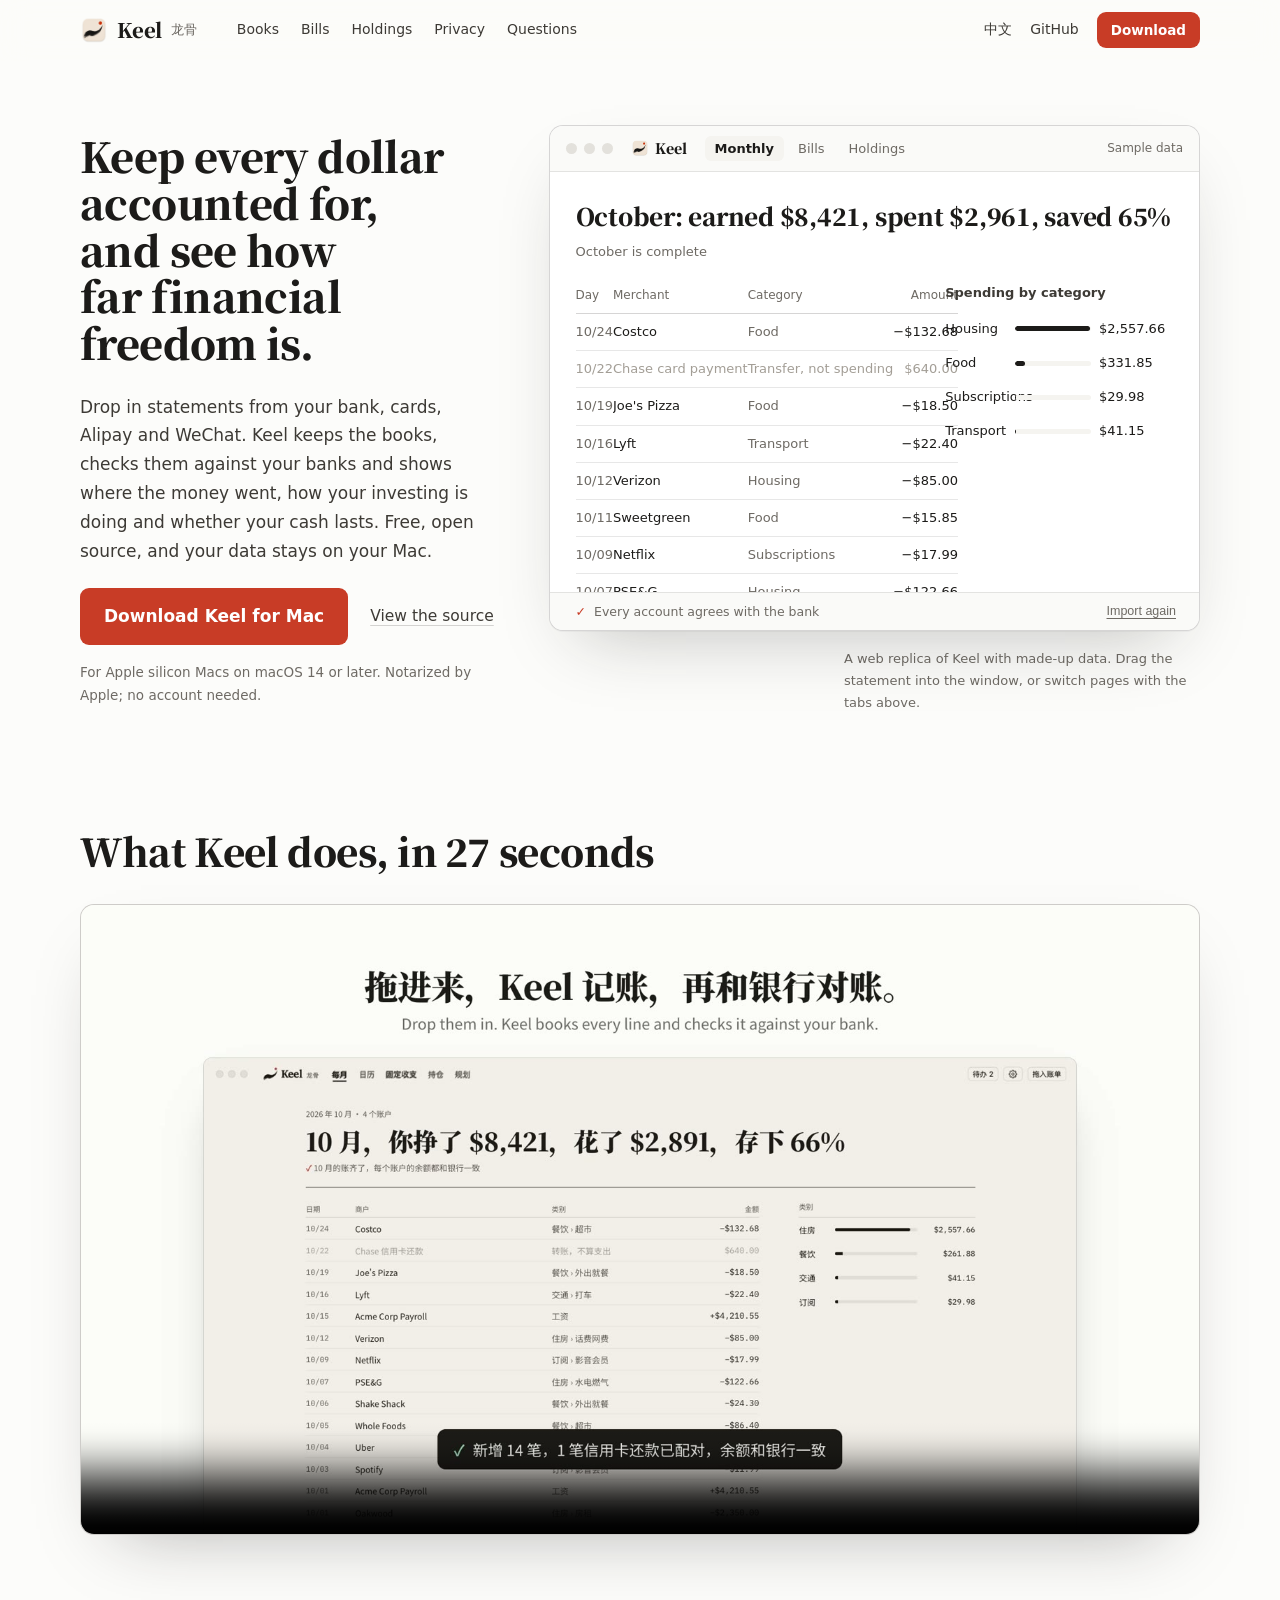
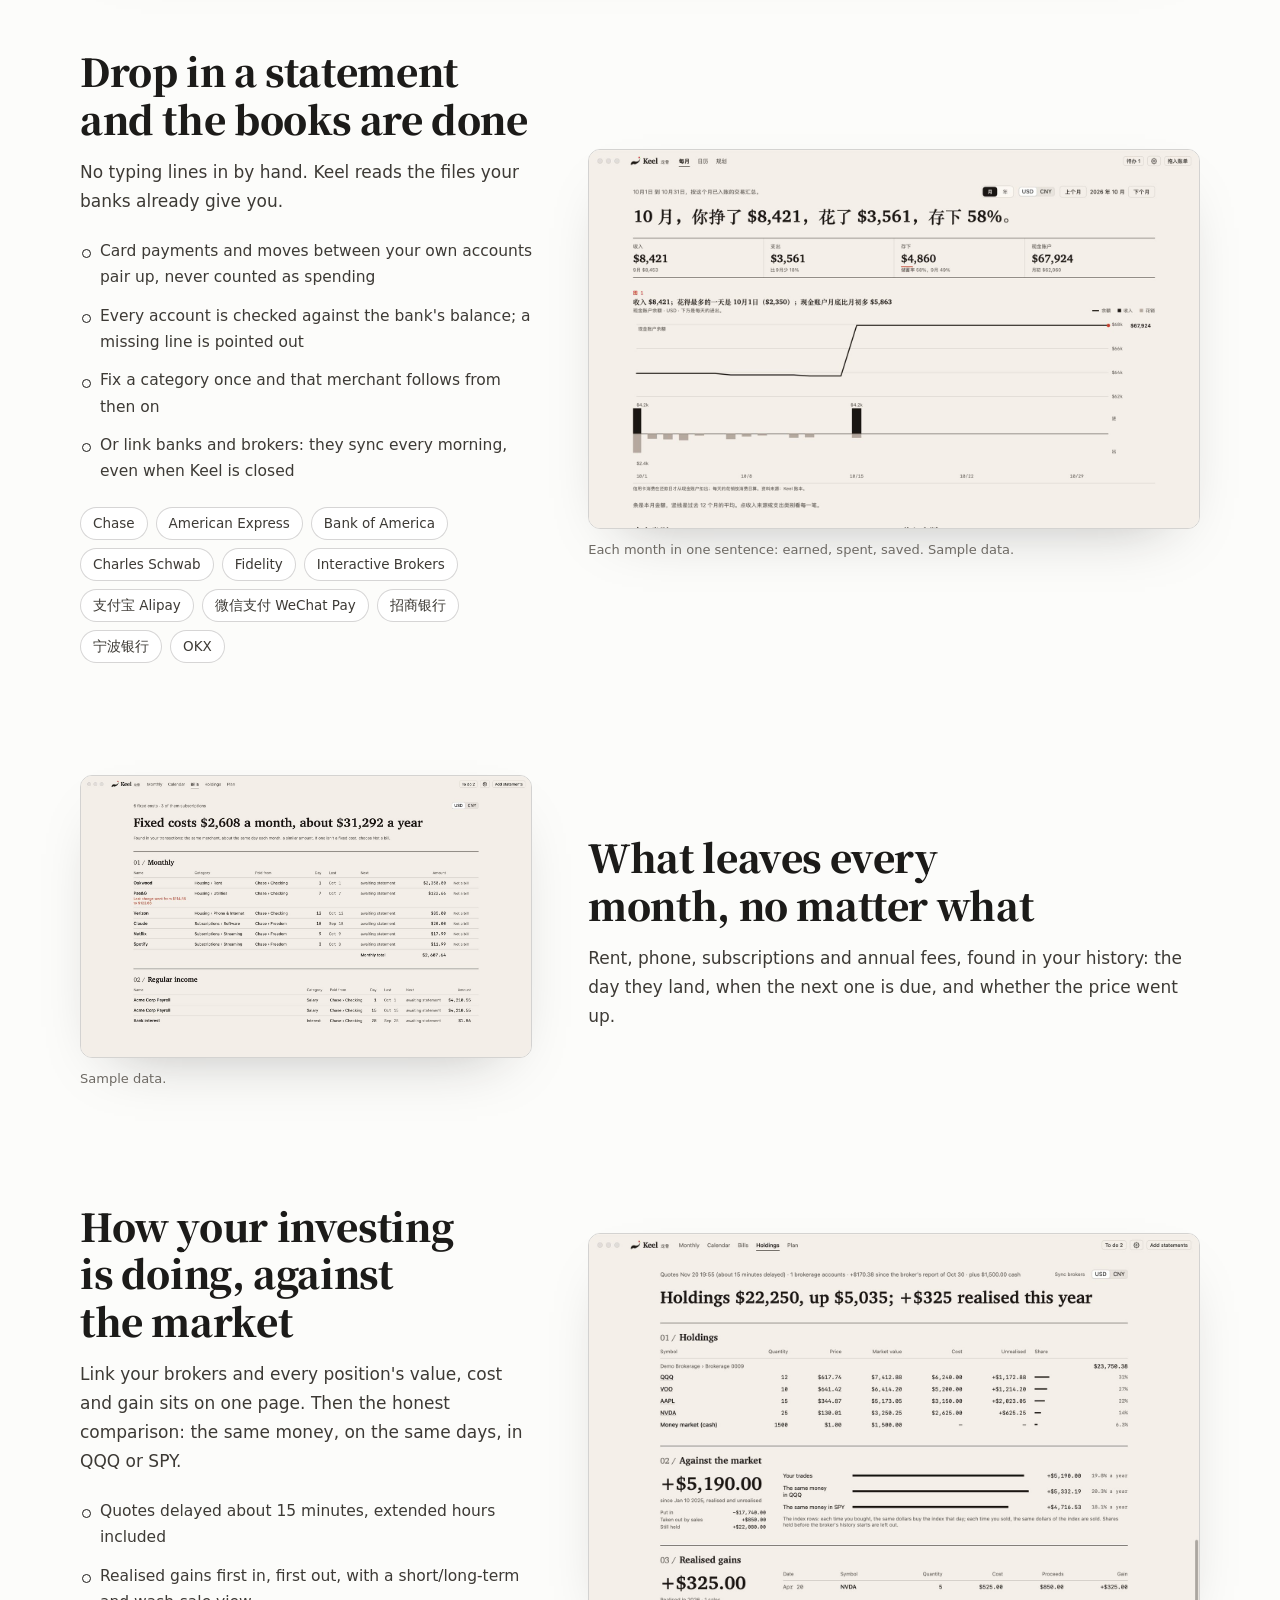
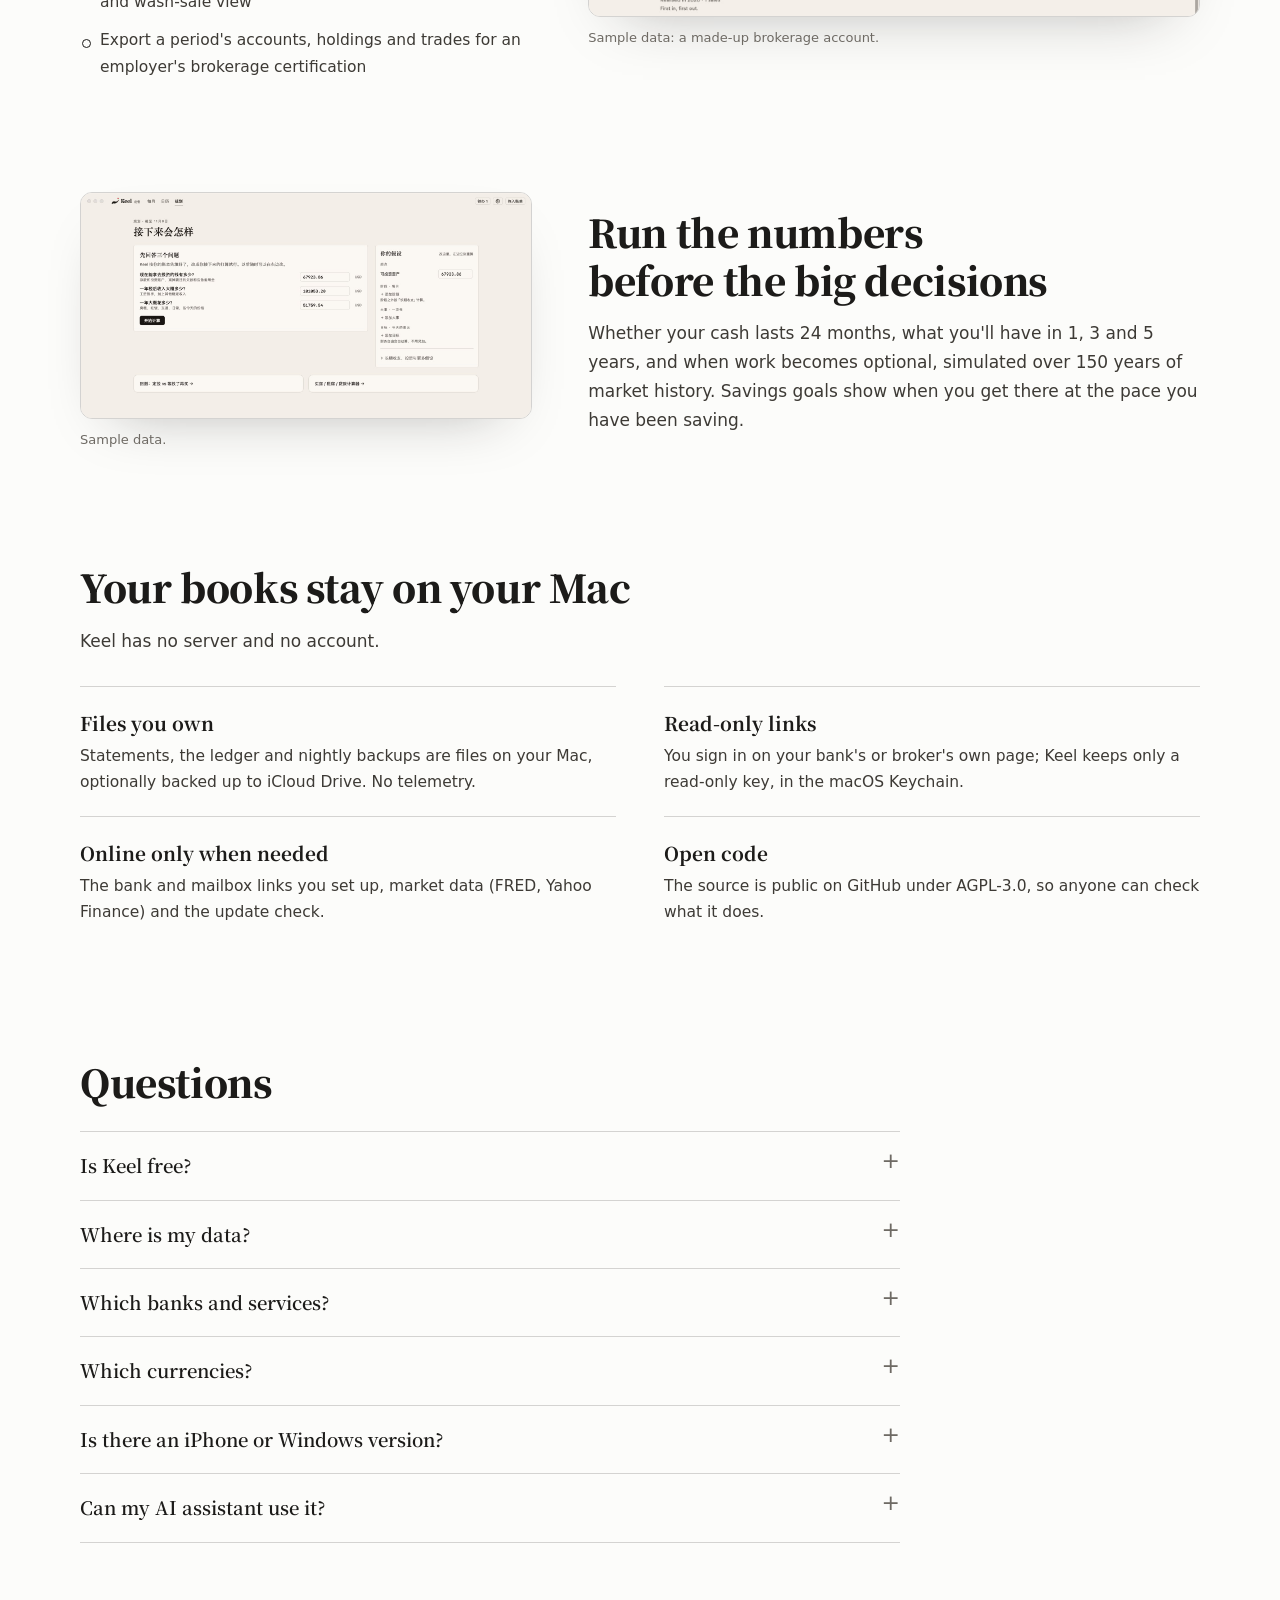
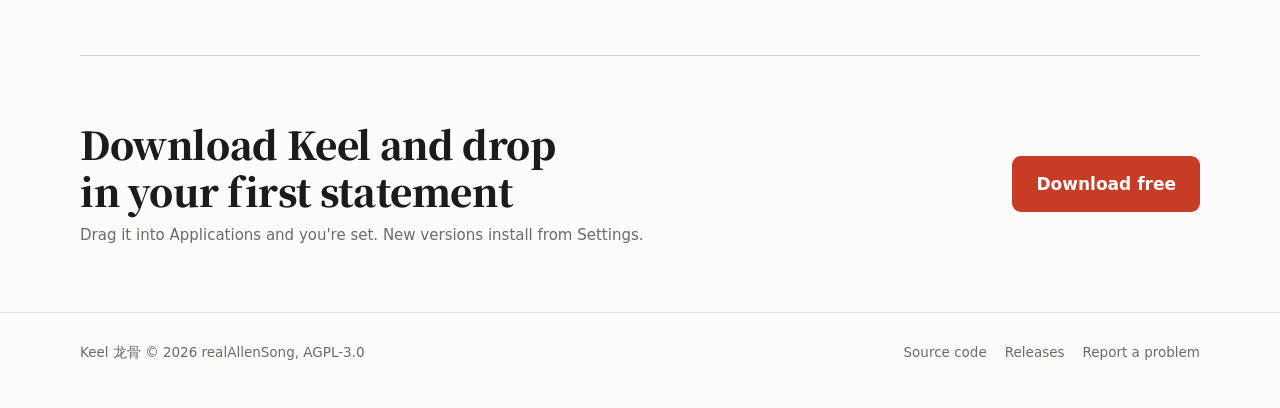
==== commit 3d394c8b: "Website: light design, live app replica and a promo video; demo GIF in the README Co-Authored-By: Cl" ====
--- a/site/index.html
+++ b/site/index.html
@@ -7,8 +7,8 @@
 <meta name="description" content="把银行、信用卡、支付宝和微信的账单拖进来，Keel 自动记账、和银行对账，告诉你钱花在哪、每月固定支出多少、投资和大盘比怎样、离财务自由还有多远。数据只在你的 Mac 上。免费，开源。">
 <link rel="canonical" href="https://realallensong.github.io/Keel/">
 <meta name="robots" content="index, follow">
-<meta name="theme-color" content="#F4EFE8" media="(prefers-color-scheme: light)">
-<meta name="theme-color" content="#15130F" media="(prefers-color-scheme: dark)">
+<meta name="theme-color" content="#FCFCFA">
+<meta name="color-scheme" content="light">
 <meta property="og:type" content="website">
 <meta property="og:url" content="https://realallensong.github.io/Keel/">
 <meta property="og:site_name" content="Keel 龙骨">
@@ -64,213 +64,541 @@
 </script>
 <link rel="icon" href="img/favicon.png">
 <link rel="preconnect" href="https://fonts.googleapis.com">
-<link rel="stylesheet" href="https://fonts.googleapis.com/css2?family=Noto+Serif+SC:wght@600;900&family=Noto+Sans+SC:wght@400;500&display=swap">
+<link rel="preconnect" href="https://fonts.gstatic.com" crossorigin>
+<link rel="stylesheet" href="https://fonts.googleapis.com/css2?family=Noto+Serif+SC:wght@600;900&display=swap">
 <style>
-/* Keel's 宣纸编辑部 (DESIGN.md): rice paper, sumi ink, one vermilion seal colour. */
+/* Keel's website: white paper, sumi ink, one vermilion seal (DESIGN.md), always light. */
 :root {
-  --paper: #F4EFE8; --sheet: #FBF8F3; --ink: #1A1614; --ink2: #3A302B; --muted: #615955;
-  --rule: #D9D0C6; --seal: #C2412D; --seal-ink: #B23A27;
-  --serif: "Noto Serif SC", "Songti SC", Georgia, serif;
-  --sans: "Noto Sans SC", "PingFang SC", -apple-system, system-ui, sans-serif;
+  --bg: #FCFCFA; --card: #FFFFFF; --well: #F5F4F0;
+  --ink: #1C1B19; --ink2: #3D3A35; --muted: #6E6A64; --faint: #A39E96;
+  --line: rgba(28,27,25,.10); --line2: rgba(28,27,25,.18);
+  --seal: #C83C26; --seal-ink: #A93220; --seal-wash: #FBEDE9; --ok: #2F7350;
+  --serif: "Noto Serif SC", "Songti SC", Charter, Georgia, serif;
+  --sans: -apple-system, BlinkMacSystemFont, "SF Pro Text", "PingFang SC", "Helvetica Neue", system-ui, sans-serif;
+  --ease: cubic-bezier(.16, 1, .3, 1);
   color-scheme: light;
 }
-@media (prefers-color-scheme: dark) {
-  :root { --paper: #15130F; --sheet: #1C1915; --ink: #EFE9E1; --ink2: #CFC6BC; --muted: #A0968C;
-          --rule: #3A352E; --seal: #E0745D; --seal-ink: #E88A75; color-scheme: dark; }
-}
 * { box-sizing: border-box; }
-html { -webkit-text-size-adjust: 100%; }
-body { margin: 0; background: var(--paper); color: var(--ink); font: 17px/1.75 var(--sans); }
+html { -webkit-text-size-adjust: 100%; scroll-behavior: smooth; scroll-padding-top: 72px; }
+body { margin: 0; background: var(--bg); color: var(--ink); font: 16.5px/1.7 var(--sans); -webkit-font-smoothing: antialiased; }
 a { color: inherit; }
-.wrap { max-width: 1080px; margin: 0 auto; padding-left: max(20px, env(safe-area-inset-left)); padding-right: max(20px, env(safe-area-inset-right)); }
-header.bar { display: flex; align-items: center; justify-content: space-between; padding-block: 22px; }
-.brand { display: flex; align-items: center; gap: 10px; font-family: var(--serif); font-weight: 900; font-size: 22px; text-decoration: none; }
-.brand img { width: 34px; height: 34px; }
-.brand small { font-family: var(--sans); font-weight: 400; font-size: 13px; color: var(--muted); }
-.lang { background: none; border: 1px solid var(--rule); border-radius: 6px; color: var(--ink2); font: 13px var(--sans); padding: 4px 10px; cursor: pointer; }
-.hero { display: grid; grid-template-columns: minmax(0, 1.1fr) minmax(0, 0.9fr); gap: 48px; align-items: center; padding-block: 56px 72px; border-bottom: 1px solid var(--ink); }
-h1 { font-family: var(--serif); font-weight: 900; font-size: clamp(32px, 4.6vw, 60px); line-height: 1.15; margin: 0 0 22px; text-wrap: balance; letter-spacing: -0.01em; }
-h1 em { font-style: normal; color: var(--seal); }
-h1 .ln { white-space: nowrap; }  /* each line of the headline stays whole */
-html[lang="en"] h1 { font-size: clamp(30px, 3.9vw, 48px); }  /* English runs longer than Chinese */
-.lede { font-size: 19px; color: var(--ink2); margin: 0 0 32px; max-width: 34em; }
-.download { display: inline-flex; flex-direction: column; gap: 2px; background: var(--ink); color: var(--paper); text-decoration: none; padding: 16px 30px; border-radius: 10px; font-weight: 500; font-size: 18px; transition: transform .15s ease; }
-.download:hover { transform: translateY(-1px); }
-.download:focus-visible, .lang:focus-visible { outline: 2px solid var(--seal); outline-offset: 3px; }
-.download span { font-size: 12.5px; opacity: .72; font-weight: 400; }
-.req { margin-top: 14px; font-size: 13.5px; color: var(--muted); }
-.mark { width: 100%; max-width: 420px; justify-self: center; filter: drop-shadow(0 18px 30px rgba(0,0,0,.12)); }
-section { padding-block: 64px; border-bottom: 1px solid var(--rule); }
-.eyebrow { font-family: var(--serif); color: var(--muted); font-size: 20px; }
-h2 { font-family: var(--serif); font-weight: 900; font-size: clamp(28px, 3.6vw, 40px); line-height: 1.25; margin: 4px 0 18px; text-wrap: balance; }
-.cols { display: grid; grid-template-columns: repeat(3, minmax(0, 1fr)); gap: 32px; margin-top: 28px; }
-.cols h3 { font-family: var(--serif); font-size: 21px; margin: 0 0 6px; }
-.cols p { margin: 0; color: var(--ink2); font-size: 15.5px; }
-.shot { margin: 36px 0 0; }
-.shot img { width: 100%; height: auto; border-radius: 10px; border: 1px solid var(--rule); display: block; background: var(--sheet); }
-.shot figcaption { font-size: 13.5px; color: var(--muted); margin-top: 10px; }
-.pair { display: grid; grid-template-columns: repeat(2, minmax(0, 1fr)); gap: 24px; }
-.banks { display: flex; flex-wrap: wrap; gap: 8px 10px; margin-top: 18px; }
-.banks span { border: 1px solid var(--rule); border-radius: 999px; padding: 3px 12px; font-size: 14px; color: var(--ink2); background: var(--sheet); }
-.steps { counter-reset: s; list-style: none; padding: 0; margin: 24px 0 0; display: grid; gap: 14px; }
-.steps li { counter-increment: s; display: grid; grid-template-columns: 40px 1fr; align-items: baseline; }
-.steps li::before { content: counter(s); font-family: var(--serif); font-weight: 900; font-size: 24px; color: var(--seal); }
-.note { border-left: 3px solid var(--seal); padding: 6px 0 6px 16px; color: var(--ink2); font-size: 15.5px; margin-top: 22px; }
-.links { display: flex; align-items: center; gap: 14px; }
-.links a { font-size: 14px; color: var(--ink2); text-decoration: none; }
-.links a:hover { color: var(--ink); text-decoration: underline; text-underline-offset: 3px; }
-.facts { list-style: none; padding: 0; margin: 24px 0 0; display: grid; grid-template-columns: repeat(2, minmax(0, 1fr)); gap: 0 40px; }
-.facts li { padding: 14px 0; border-top: 1px solid var(--rule); color: var(--ink2); font-size: 15.5px; }
-.facts b { display: block; font-family: var(--serif); color: var(--ink); font-size: 18px; margin-bottom: 2px; }
-details { border-top: 1px solid var(--rule); padding: 14px 0; }
-details:last-of-type { border-bottom: 1px solid var(--rule); }
-summary { cursor: pointer; font-family: var(--serif); font-weight: 600; font-size: 19px; list-style: none; display: flex; justify-content: space-between; gap: 16px; }
-summary::-webkit-details-marker { display: none; }
-summary::after { content: "+"; color: var(--muted); font-family: var(--sans); font-weight: 400; }
-details[open] summary::after { content: "–"; }
-details p { margin: 10px 0 0; color: var(--ink2); font-size: 15.5px; max-width: 46em; }
-code { font-family: ui-monospace, "SF Mono", Menlo, monospace; font-size: .9em; background: var(--sheet); border: 1px solid var(--rule); border-radius: 4px; padding: 1px 5px; }
-.oss { display: flex; flex-wrap: wrap; align-items: baseline; gap: 6px 18px; margin-top: 14px; font-size: 13.5px; color: var(--muted); }
-.oss a { color: var(--ink2); }
-footer { padding-block: 40px 56px; color: var(--muted); font-size: 14px; display: flex; justify-content: space-between; flex-wrap: wrap; gap: 12px; }
+img { max-width: 100%; display: block; }
+.wrap { max-width: 1160px; margin: 0 auto; padding-inline: max(20px, env(safe-area-inset-left)) max(20px, env(safe-area-inset-right)); }
+.skip { position: absolute; left: -999px; }
+.skip:focus { left: 12px; top: 12px; background: var(--card); padding: 8px 12px; z-index: 50; }
+:focus-visible { outline: 2px solid var(--seal); outline-offset: 3px; border-radius: 4px; }
 [data-en] { display: none; }
 html[lang="en"] [data-zh] { display: none; }
 html[lang="en"] [data-en] { display: revert; }
-@media (max-width: 760px) {
-  .hero { grid-template-columns: 1fr; padding-block: 28px 48px; gap: 28px; }
-  .mark { max-width: 220px; grid-row: 1; justify-self: start; }
-  .cols, .pair, .facts { grid-template-columns: 1fr; }
-  .links a.gh { display: none; }
-  section { padding-block: 48px; }
+
+/* ---------- top bar */
+.bar { position: sticky; top: 0; z-index: 20; background: rgba(252,252,250,.86); backdrop-filter: saturate(1.4) blur(14px); -webkit-backdrop-filter: saturate(1.4) blur(14px); border-bottom: 1px solid transparent; transition: border-color .2s; }
+.bar.scrolled { border-bottom-color: var(--line); }
+.bar .wrap { display: flex; align-items: center; gap: 28px; height: 60px; }
+.brand { display: flex; align-items: center; gap: 9px; text-decoration: none; font-family: var(--serif); font-weight: 900; font-size: 20px; letter-spacing: -.01em; }
+.brand img { width: 28px; height: 28px; border-radius: 7px; }
+.brand small { font: 400 13px var(--sans); color: var(--muted); }
+.nav { display: flex; gap: 22px; margin-left: 12px; }
+.nav a, .tools a:not(.btn), .tools button { font-size: 14px; color: var(--ink2); text-decoration: none; background: none; border: 0; padding: 0; cursor: pointer; font-family: var(--sans); }
+.nav a:hover, .tools a:hover, .tools button:hover { color: var(--ink); }
+.tools { margin-left: auto; display: flex; align-items: center; gap: 18px; }
+.btn { display: inline-flex; align-items: center; gap: 8px; text-decoration: none; border-radius: 9px; font-weight: 600; transition: background .15s, transform .15s var(--ease); }
+.btn-seal { background: var(--seal); color: #fff; }
+.btn-seal:hover { background: var(--seal-ink); }
+.btn-sm { font-size: 13.5px; padding: 7px 14px; }
+.btn-lg { font-size: 17px; padding: 14px 24px; }
+.btn-lg:active { transform: scale(.98); }
+.quiet { color: var(--ink2); font-size: 15.5px; text-decoration: underline; text-decoration-color: var(--line2); text-underline-offset: 4px; }
+.quiet:hover { text-decoration-color: var(--ink); }
+
+/* ---------- hero */
+.hero { padding: 64px 0 0; display: grid; grid-template-columns: minmax(0, .78fr) minmax(0, 1.22fr); gap: 52px; align-items: center; }
+.hero-text { display: grid; gap: 26px; }
+h1 { font-family: var(--serif); font-weight: 900; font-size: clamp(32px, 3.7vw, 52px); line-height: 1.14; letter-spacing: -.015em; margin: 0; text-wrap: balance; }
+h1 .ln { display: block; white-space: nowrap; }
+html[lang="en"] h1 { font-size: clamp(30px, 3.2vw, 44px); }
+html[lang="en"] h1 .ln { white-space: normal; }
+.lede { font-size: 17px; color: var(--ink2); margin: 0 0 22px; max-width: 30em; }
+.cta { display: flex; flex-wrap: wrap; align-items: center; gap: 14px 22px; }
+.fine { margin: 16px 0 0; font-size: 13.5px; color: var(--muted); }
+
+/* ---------- the app window (the one bold thing) */
+.stage { position: relative; }
+.win { background: var(--card); border: 1px solid var(--line2); border-radius: 14px; box-shadow: 0 1px 0 rgba(28,27,25,.04), 0 30px 70px -30px rgba(28,27,25,.28); overflow: hidden; }
+.win-top { display: flex; align-items: center; gap: 18px; height: 46px; padding: 0 16px; border-bottom: 1px solid var(--line); background: #FAFAF8; }
+.lights { display: flex; gap: 7px; }
+.lights i { width: 11px; height: 11px; border-radius: 50%; background: #E3E1DC; }
+.wbrand { display: flex; align-items: center; gap: 6px; font-family: var(--serif); font-weight: 900; font-size: 14px; }
+.wbrand img { width: 18px; height: 18px; }
+.wtabs { display: flex; gap: 4px; }
+.wtabs button { font: 13px var(--sans); color: var(--muted); background: none; border: 0; padding: 5px 10px; border-radius: 6px; cursor: pointer; }
+.wtabs button[aria-selected="true"] { color: var(--ink); background: var(--well); font-weight: 600; }
+.wtop-right { margin-left: auto; font-size: 12px; color: var(--muted); }
+.panel { padding: 24px 26px 18px; height: 420px; overflow: hidden; }
+.panel[hidden] { display: none; }
+.sentence { font-family: var(--serif); font-weight: 900; font-size: clamp(19px, 1.9vw, 24px); margin: 0 0 4px; letter-spacing: -.01em; }
+.subline { font-size: 13px; color: var(--muted); margin: 0 0 22px; }
+.num { font-variant-numeric: tabular-nums; }
+.split { display: grid; grid-template-columns: minmax(0, 1.5fr) minmax(0, 1fr); gap: 28px; align-items: start; }
+.tbl { width: 100%; border-collapse: collapse; font-size: 13px; }
+.tbl th { text-align: left; font-weight: 500; color: var(--muted); font-size: 12px; padding: 0 0 8px; border-bottom: 1px solid var(--line2); }
+.tbl td { padding: 7px 0; border-bottom: 1px solid var(--line); white-space: nowrap; }
+.tbl td:nth-child(2) { max-width: 150px; overflow: hidden; text-overflow: ellipsis; }
+.tbl .r { text-align: right; }
+.tbl .day { color: var(--muted); width: 64px; }
+.tbl .cat { color: var(--muted); }
+.tbl tr.new td { animation: land .55s var(--ease) both; }
+.tbl tr.xfer td { color: var(--faint); }
+@keyframes land { from { opacity: 0; transform: translateY(-6px); background: var(--seal-wash); } to { opacity: 1; transform: none; background: transparent; } }
+.cats h4, .side h4 { font: 600 13px var(--sans); margin: 0 0 12px; color: var(--ink2); }
+.catrow { display: grid; grid-template-columns: 62px 1fr 74px; align-items: center; gap: 8px; font-size: 13px; padding: 6px 0; }
+.track { height: 5px; background: var(--well); border-radius: 3px; overflow: hidden; }
+.track i { display: block; height: 100%; width: 0; background: var(--ink); border-radius: 3px; transition: width .7s var(--ease); }
+.drop { position: relative; display: flex; flex: none; align-items: center; gap: 10px; background: var(--card); border: 1px solid var(--line2); border-radius: 11px; padding: 10px 14px 10px 12px; box-shadow: 0 14px 34px -16px rgba(28,27,25,.35); cursor: grab; font-size: 13.5px; user-select: none; transition: transform .2s var(--ease), opacity .3s; }
+.drop:hover { transform: translateY(-2px); }
+.drop .file { width: 30px; height: 36px; border-radius: 4px; border: 1px solid var(--line2); background: linear-gradient(#fff, #F6F5F2); position: relative; flex: none; }
+.drop .file::after { content: "CSV"; position: absolute; bottom: 4px; left: 0; right: 0; text-align: center; font: 700 8px var(--sans); color: var(--seal); }
+.drop b { display: block; font-weight: 600; }
+.drop small { color: var(--muted); font-size: 12px; }
+.drop.gone { opacity: 0; pointer-events: none; }
+.win.over { outline: 2px dashed var(--seal); outline-offset: -8px; }
+.toast { position: absolute; left: 50%; bottom: 58px; transform: translate(-50%, 12px); opacity: 0; background: var(--ink); color: #fff; font-size: 13.5px; padding: 10px 16px; border-radius: 10px; display: flex; gap: 10px; align-items: center; transition: opacity .3s, transform .4s var(--ease); pointer-events: none; white-space: nowrap; }
+.toast.on { opacity: 1; transform: translate(-50%, 0); }
+.toast .ok { color: #9FD8B6; font-weight: 700; }
+.replay { position: absolute; right: 18px; bottom: 12px; font-size: 12.5px; color: var(--muted); background: none; border: 0; cursor: pointer; text-decoration: underline; text-underline-offset: 3px; display: none; }
+.stage-note { font-size: 13px; color: var(--muted); margin: 0; }
+.under { display: flex; align-items: center; gap: 18px; margin-top: 16px; }
+.wfoot { display: flex; align-items: center; gap: 8px; height: 38px; padding: 0 26px; border-top: 1px solid var(--line); background: #FAFAF8; font-size: 12.5px; color: var(--muted); }
+.wfoot .ok { color: var(--seal); font-weight: 700; }
+.wfoot .wait { width: 7px; height: 7px; border-radius: 50%; background: var(--faint); }
+.badge { display: inline-block; font-size: 11.5px; padding: 1px 7px; border-radius: 5px; background: var(--well); color: var(--muted); margin-left: 6px; vertical-align: 1px; }
+.badge.up { background: var(--seal-wash); color: var(--seal-ink); }
+.bars3 .catrow { grid-template-columns: 120px 1fr 96px; }
+.bars3 .track i.me { background: var(--seal); }
+
+/* ---------- sections */
+section { padding: 112px 0 0; }
+h2 { font-family: var(--serif); font-weight: 900; font-size: clamp(27px, 3.2vw, 38px); line-height: 1.25; letter-spacing: -.01em; margin: 0 0 16px; text-wrap: balance; }
+.sec-lede { font-size: 17px; color: var(--ink2); margin: 0; max-width: 36em; }
+.row { display: grid; grid-template-columns: minmax(0, .85fr) minmax(0, 1.15fr); gap: 56px; align-items: center; }
+.row.flip > :first-child { order: 2; }
+.points { list-style: none; padding: 0; margin: 22px 0 0; display: grid; gap: 12px; }
+.points li { padding-left: 20px; position: relative; color: var(--ink2); font-size: 15.5px; }
+.points li::before { content: ""; position: absolute; left: 2px; top: .72em; width: 7px; height: 7px; border-radius: 50%; border: 1.5px solid var(--ink); }
+.shot { margin: 0; }
+.shot img { border-radius: 12px; border: 1px solid var(--line2); box-shadow: 0 24px 60px -34px rgba(28,27,25,.35); }
+.shot figcaption { font-size: 13px; color: var(--muted); margin-top: 10px; }
+.banks { display: flex; flex-wrap: wrap; gap: 8px; margin-top: 22px; }
+.banks span { font-size: 13.5px; color: var(--ink2); border: 1px solid var(--line2); border-radius: 999px; padding: 4px 12px; background: var(--card); }
+.video { margin-top: 30px; }
+.video video { width: 100%; border-radius: 14px; border: 1px solid var(--line2); background: var(--well); display: block; box-shadow: 0 30px 70px -36px rgba(28,27,25,.35); }
+.facts { display: grid; grid-template-columns: repeat(2, minmax(0, 1fr)); gap: 0 48px; margin-top: 30px; }
+.facts div { padding: 20px 0; border-top: 1px solid var(--line2); }
+.facts h3 { font-family: var(--serif); font-size: 19px; margin: 0 0 4px; }
+.facts p { margin: 0; color: var(--ink2); font-size: 15.5px; }
+.faq { margin-top: 26px; max-width: 820px; }
+details { border-top: 1px solid var(--line2); }
+details:last-child { border-bottom: 1px solid var(--line2); }
+summary { cursor: pointer; list-style: none; display: flex; justify-content: space-between; gap: 16px; padding: 18px 0; font-family: var(--serif); font-weight: 600; font-size: 18.5px; }
+summary::-webkit-details-marker { display: none; }
+summary::after { content: "+"; font: 300 22px var(--sans); color: var(--muted); line-height: 1; }
+details[open] summary::after { content: "−"; }
+details p { margin: -4px 0 20px; color: var(--ink2); font-size: 15.5px; max-width: 46em; }
+code { font: .9em ui-monospace, "SF Mono", Menlo, monospace; background: var(--well); border-radius: 5px; padding: 1px 6px; }
+.end { margin: 112px 0 0; padding: 64px 0; border-top: 1px solid var(--line2); display: grid; grid-template-columns: minmax(0, 1fr) auto; gap: 32px; align-items: center; }
+.end h2 { margin: 0 0 8px; }
+.end p { margin: 0; color: var(--muted); font-size: 15px; }
+footer { border-top: 1px solid var(--line); padding: 28px 0 44px; font-size: 13.5px; color: var(--muted); }
+footer .wrap { display: flex; flex-wrap: wrap; justify-content: space-between; gap: 12px; }
+footer nav { display: flex; gap: 18px; }
+footer a { text-decoration: none; }
+footer a:hover { color: var(--ink); }
+
+@media (max-width: 900px) {
+  .nav { display: none; }
+  .hero { padding-top: 40px; }
+  .hero, .hero-text, .row, .split, .facts, .end { grid-template-columns: 1fr; gap: 26px; }
+  .panel { height: auto; }
+  .row.flip > :first-child { order: 0; }
+  .panel { padding: 22px 18px 26px; min-height: 0; }
+  .under { flex-direction: column; align-items: flex-start; gap: 10px; }
+  .cats { display: none; }
+  .tbl .cat, .wtop-right { display: none; }
+  section { padding-top: 80px; }
+  .tools .gh { display: none; }
 }
-@media (prefers-reduced-motion: reduce) { .download { transition: none; } }
+@media (max-width: 420px) {
+  h1 { font-size: 31px; }
+  .wtabs button { padding: 5px 7px; }
+}
+@media (prefers-reduced-motion: reduce) {
+  html { scroll-behavior: auto; }
+  .tbl tr.new td { animation: none; }
+  .track i, .toast, .drop { transition: none; }
+}
 </style>
 </head>
 <body>
-<div class="wrap">
-  <header class="bar">
-    <a class="brand" href="#"><img src="img/icon.png" alt=""> Keel <small>龙骨</small></a>
-    <nav class="links">
-      <a class="gh" href="https://github.com/realAllenSong/Keel"><span data-zh>源代码</span><span data-en>Source code</span></a>
-      <button class="lang" id="lang" type="button">English</button>
+<a class="skip" href="#main"><span data-zh>跳到正文</span><span data-en>Skip to content</span></a>
+
+<header class="bar" id="bar">
+  <div class="wrap">
+    <a class="brand" href="#"><img src="img/icon.png" alt="">Keel <small>龙骨</small></a>
+    <nav class="nav" aria-label="Sections">
+      <a href="#books"><span data-zh>记账</span><span data-en>Books</span></a>
+      <a href="#bills"><span data-zh>固定收支</span><span data-en>Bills</span></a>
+      <a href="#holdings"><span data-zh>持仓</span><span data-en>Holdings</span></a>
+      <a href="#privacy"><span data-zh>隐私</span><span data-en>Privacy</span></a>
+      <a href="#faq"><span data-zh>问题</span><span data-en>Questions</span></a>
     </nav>
-  </header>
-
-  <div class="hero">
-    <div>
-      <h1><span data-zh><span class="ln">把每一笔账记清楚，</span><br><span class="ln">再看清离<em>财务自由</em></span><br><span class="ln">还有多远。</span></span><span data-en>Keep every dollar accounted for, and see how far <em>financial freedom</em> is.</span></h1>
-      <p class="lede"><span data-zh>把银行、信用卡、支付宝和微信的账单拖进来，Keel 自动记账、对账、分类，告诉你这个月钱花在哪、接下来现金够不够。数据只在你的 Mac 上。</span><span data-en>Drop in statements from your bank, cards, Alipay and WeChat. Keel books, reconciles and categorises them, then shows where this month's money went and whether your cash will last. Your data stays on your Mac.</span></p>
-      <a class="download" id="dl" href="https://github.com/realAllenSong/Keel/releases/latest/download/Keel.dmg">
-        <span data-zh style="font-size:18px;opacity:1;font-weight:500">免费下载 Keel for Mac</span><span data-en style="font-size:18px;opacity:1;font-weight:500">Download Keel for Mac — free</span>
-        <span data-zh>Apple 公证 · 不用注册 · 不上传数据</span><span data-en>Notarized by Apple · no account · nothing uploaded</span>
-      </a>
-      <p class="req"><span data-zh>需要 Apple 芯片（M1 或更新）和 macOS 14 或更新。</span><span data-en>Requires Apple silicon (M1 or later) and macOS 14 or later.</span></p>
-      <p class="oss"><span data-zh>免费 · 开源（AGPL-3.0）</span><span data-en>Free · open source (AGPL-3.0)</span><a href="https://github.com/realAllenSong/Keel">GitHub</a><a href="https://github.com/realAllenSong/Keel/releases/latest"><span data-zh>版本说明</span><span data-en>Release notes</span></a></p>
+    <div class="tools">
+      <button id="lang" type="button">English</button>
+      <a class="gh" href="https://github.com/realAllenSong/Keel">GitHub</a>
+      <a class="btn btn-seal btn-sm" href="https://github.com/realAllenSong/Keel/releases/latest/download/Keel.dmg"><span data-zh>下载</span><span data-en>Download</span></a>
     </div>
-    <img class="mark" src="img/icon.png" alt="Keel 龙骨">
   </div>
-
-  <section>
-    <div class="eyebrow">01 /</div>
-    <h2><span data-zh>账单拖进来，账就记好了</span><span data-en>Drop in a statement; the books are done</span></h2>
-    <p><span data-zh>认得各家银行导出的 CSV、Excel 和加密压缩包。信用卡还款、自己账户之间的转账自动配对，不会算成花销；每份账单的余额都拿来核对，对不上会告诉你。</span><span data-en>Keel reads the CSV, Excel and encrypted zip exports banks give you. Card payments and transfers between your own accounts pair themselves instead of counting as spending, and every statement balance is checked.</span></p>
-    <div class="banks"><span>Chase</span><span>American Express</span><span>Bank of America</span><span>Charles Schwab</span><span>Fidelity</span><span>Interactive Brokers</span><span>支付宝 Alipay</span><span>微信支付 WeChat Pay</span><span>招商银行</span><span>宁波银行</span><span>OKX</span></div>
-    <figure class="shot"><img src="img/report.jpg" alt="Keel 的月报：收入、支出、存下多少和现金账户余额" loading="lazy"><figcaption><span data-zh>每个月一句话说清楚：挣了多少、花了多少、存下多少。（示例数据）</span><span data-en>Each month in one sentence: earned, spent, saved. (Sample data)</span></figcaption></figure>
-  </section>
-
-  <section>
-    <div class="eyebrow">02 /</div>
-    <h2><span data-zh>钱花在哪，一眼看清</span><span data-en>Where the money went, at a glance</span></h2>
-    <div class="cols">
-      <div><h3><span data-zh>每天花了什么</span><span data-en>Spending by day</span></h3><p><span data-zh>一天一组，每一笔都在，点开就能改分类。</span><span data-en>One group per day, every purchase, one click to recategorise.</span></p></div>
-      <div><h3><span data-zh>分类自动学会</span><span data-en>Categories that learn</span></h3><p><span data-zh>改一次分类，以后同一个商户自动归好。</span><span data-en>Fix a category once and the same merchant follows from then on.</span></p></div>
-      <div><h3><span data-zh>美元和人民币</span><span data-en>Dollars and yuan</span></h3><p><span data-zh>两种货币分开看，也能折算成一种看总数。</span><span data-en>See each currency on its own, or converted into one total.</span></p></div>
+</header>
+
+<main id="main">
+  <div class="wrap">
+    <div class="hero">
+      <div class="hero-text">
+        <h1><span data-zh><span class="ln">把每一笔账记清楚，</span><span class="ln">再看清离财务自由</span><span class="ln">还有多远。</span></span><span data-en>Keep every dollar accounted for, and see how far financial freedom is.</span></h1>
+        <div>
+          <p class="lede"><span data-zh>把银行、信用卡、支付宝和微信的账单拖进来，Keel 自动记账、和银行对账，告诉你钱花在哪、投资怎么样、现金够不够用。免费，开源，数据只在你的 Mac 上。</span><span data-en>Drop in statements from your bank, cards, Alipay and WeChat. Keel keeps the books, checks them against your banks and shows where the money went, how your investing is doing and whether your cash lasts. Free, open source, and your data stays on your Mac.</span></p>
+          <div class="cta">
+            <a class="btn btn-seal btn-lg" href="https://github.com/realAllenSong/Keel/releases/latest/download/Keel.dmg"><span data-zh>免费下载 Keel for Mac</span><span data-en>Download Keel for Mac</span></a>
+            <a class="quiet" href="https://github.com/realAllenSong/Keel"><span data-zh>查看源代码</span><span data-en>View the source</span></a>
+          </div>
+          <p class="fine"><span data-zh>需要 Apple 芯片的 Mac 和 macOS 14 或更新。安装包经过 Apple 公证，不用注册。</span><span data-en>For Apple silicon Macs on macOS 14 or later. Notarized by Apple; no account needed.</span></p>
+        </div>
+      </div>
+
+      <div>
+      <div class="stage" id="stage">
+        <div class="win" id="win">
+          <div class="win-top">
+            <span class="lights" aria-hidden="true"><i></i><i></i><i></i></span>
+            <span class="wbrand"><img src="img/icon.png" alt="">Keel</span>
+            <div class="wtabs" role="tablist" aria-label="Keel">
+              <button role="tab" aria-selected="true" data-panel="p-month"><span data-zh>每月</span><span data-en>Monthly</span></button>
+              <button role="tab" aria-selected="false" data-panel="p-bills"><span data-zh>固定收支</span><span data-en>Bills</span></button>
+              <button role="tab" aria-selected="false" data-panel="p-hold"><span data-zh>持仓</span><span data-en>Holdings</span></button>
+            </div>
+            <span class="wtop-right"><span data-zh>示例数据</span><span data-en>Sample data</span></span>
+          </div>
+
+          <div class="panel" id="p-month" role="tabpanel">
+            <p class="sentence num" id="sentence"></p>
+            <p class="subline" id="subline"></p>
+            <div class="split">
+              <table class="tbl num" aria-label="Spending by day">
+                <thead><tr><th><span data-zh>日期</span><span data-en>Day</span></th><th><span data-zh>商户</span><span data-en>Merchant</span></th><th class="cat"><span data-zh>类别</span><span data-en>Category</span></th><th class="r"><span data-zh>金额</span><span data-en>Amount</span></th></tr></thead>
+                <tbody id="rows"></tbody>
+              </table>
+              <div class="cats">
+                <h4><span data-zh>支出类别</span><span data-en>Spending by category</span></h4>
+                <div id="cats"></div>
+              </div>
+            </div>
+          </div>
+
+          <div class="panel" id="p-bills" role="tabpanel" hidden>
+            <p class="sentence num"><span data-zh>每月固定支出 $2,608，一年约 $31,292</span><span data-en>Fixed costs $2,608 a month, about $31,292 a year</span></p>
+            <p class="subline"><span data-zh>从流水里自动找出来的，点「不算」就不再出现</span><span data-en>Found in your history; dismiss one and it stays gone</span></p>
+            <table class="tbl num">
+              <thead><tr><th><span data-zh>名称</span><span data-en>Name</span></th><th class="cat"><span data-zh>类别</span><span data-en>Category</span></th><th><span data-zh>每月</span><span data-en>Day</span></th><th class="r"><span data-zh>金额</span><span data-en>Amount</span></th></tr></thead>
+              <tbody>
+                <tr><td>Oakwood</td><td class="cat"><span data-zh>房租</span><span data-en>Rent</span></td><td><span data-zh>1 日</span><span data-en>1st</span></td><td class="r">$2,350.00</td></tr>
+                <tr><td>PSE&amp;G <span class="badge up"><span data-zh>涨价 +$7.81</span><span data-en>up $7.81</span></span></td><td class="cat"><span data-zh>水电燃气</span><span data-en>Utilities</span></td><td><span data-zh>7 日</span><span data-en>7th</span></td><td class="r">$122.66</td></tr>
+                <tr><td>Verizon</td><td class="cat"><span data-zh>话费网费</span><span data-en>Phone</span></td><td><span data-zh>12 日</span><span data-en>12th</span></td><td class="r">$85.00</td></tr>
+                <tr><td>Claude</td><td class="cat"><span data-zh>订阅</span><span data-en>Subscription</span></td><td><span data-zh>18 日</span><span data-en>18th</span></td><td class="r">$20.00</td></tr>
+                <tr><td>Netflix</td><td class="cat"><span data-zh>订阅</span><span data-en>Subscription</span></td><td><span data-zh>9 日</span><span data-en>9th</span></td><td class="r">$17.99</td></tr>
+                <tr><td>Spotify</td><td class="cat"><span data-zh>订阅</span><span data-en>Subscription</span></td><td><span data-zh>3 日</span><span data-en>3rd</span></td><td class="r">$11.99</td></tr>
+              </tbody>
+            </table>
+          </div>
+
+          <div class="panel" id="p-hold" role="tabpanel" hidden>
+            <p class="sentence num"><span data-zh>持仓市值 $22,250，浮盈 $5,035</span><span data-en>Holdings $22,250, up $5,035</span></p>
+            <p class="subline"><span data-zh>同样的钱、同一天买指数会怎样</span><span data-en>The same money, on the same days, in an index</span></p>
+            <div class="split">
+              <table class="tbl num">
+                <thead><tr><th><span data-zh>代码</span><span data-en>Symbol</span></th><th class="r"><span data-zh>市值</span><span data-en>Value</span></th><th class="r"><span data-zh>成本</span><span data-en>Cost</span></th><th class="r"><span data-zh>浮动盈亏</span><span data-en>Gain</span></th></tr></thead>
+                <tbody>
+                  <tr><td>QQQ</td><td class="r">$7,412.88</td><td class="r">$6,240.00</td><td class="r">+$1,172.88</td></tr>
+                  <tr><td>VOO</td><td class="r">$6,414.20</td><td class="r">$5,200.00</td><td class="r">+$1,214.20</td></tr>
+                  <tr><td>AAPL</td><td class="r">$5,173.05</td><td class="r">$3,150.00</td><td class="r">+$2,023.05</td></tr>
+                  <tr><td>NVDA</td><td class="r">$3,250.25</td><td class="r">$2,625.00</td><td class="r">+$625.25</td></tr>
+                </tbody>
+              </table>
+              <div class="side bars3">
+                <h4><span data-zh>和大盘比</span><span data-en>Against the market</span></h4>
+                <div class="catrow"><span data-zh>你的买卖</span><span data-en>Your trades</span><div class="track"><i class="me" style="width:94%"></i></div><span class="r num">+$5,190</span></div>
+                <div class="catrow"><span data-zh>同样的钱买 QQQ</span><span data-en>Same money in QQQ</span><div class="track"><i style="width:96%"></i></div><span class="r num">+$5,332</span></div>
+                <div class="catrow"><span data-zh>同样的钱买 SPY</span><span data-en>Same money in SPY</span><div class="track"><i style="width:85%"></i></div><span class="r num">+$4,717</span></div>
+              </div>
+            </div>
+          </div>
+          <div class="wfoot" id="wfoot"></div>
+        </div>
+
+
+        <div class="toast" id="toast" role="status"><span class="ok">✓</span><span id="toastText"></span></div>
+        <button class="replay" id="replay" type="button"><span data-zh>再导入一次</span><span data-en>Import again</span></button>
+      </div>
+      <div class="under">
+        <div class="drop" id="drop" draggable="true" role="button" tabindex="0" aria-label="Import a sample statement">
+          <span class="file" aria-hidden="true"></span>
+          <span><b>Chase_Activity_202610.CSV</b><small><span data-zh>拖进窗口，或点一下</span><span data-en>Drag into the window, or click</span></small></span>
+        </div>
+      <p class="stage-note"><span data-zh>这是 Keel 界面的网页复刻，数据是虚构的。把这份账单拖进窗口，或者点上面的标签切换页面。</span><span data-en>A web replica of Keel with made-up data. Drag the statement into the window, or switch pages with the tabs above.</span></p>
+      </div>
+      </div>
     </div>
-    <div class="pair shot">
-      <figure style="margin:0"><img src="img/calendar.jpg" alt="Keel 的日历：每天的收支" loading="lazy"></figure>
-      <figure style="margin:0"><img src="img/assets.jpg" alt="Keel 的资产：按币种和类别分组" loading="lazy"></figure>
+
+    <section id="film">
+      <h2><span data-zh>27 秒看完 Keel 做什么</span><span data-en>What Keel does, in 27 seconds</span></h2>
+      <div class="video">
+        <video controls playsinline preload="none" poster="media/keel-poster.jpg" aria-label="Keel 宣传片 / Keel promo video">
+          <source src="media/keel-promo.mp4" type="video/mp4">
+        </video>
+      </div>
+    </section>
+
+    <section id="books">
+      <div class="row">
+        <div>
+          <h2><span data-zh>账单拖进来，账就记好了</span><span data-en>Drop in a statement and the books are done</span></h2>
+          <p class="sec-lede"><span data-zh>不用一笔笔手记。各家银行导出的文件，Keel 都认得。</span><span data-en>No typing lines in by hand. Keel reads the files your banks already give you.</span></p>
+          <ul class="points">
+            <li><span data-zh>信用卡还款、自己账户之间的转账自动配对，不会算成花销</span><span data-en>Card payments and moves between your own accounts pair up, never counted as spending</span></li>
+            <li><span data-zh>每个账户都和银行余额核对，少了哪笔会告诉你</span><span data-en>Every account is checked against the bank's balance; a missing line is pointed out</span></li>
+            <li><span data-zh>改一次分类，同一个商户以后自动归好</span><span data-en>Fix a category once and that merchant follows from then on</span></li>
+            <li><span data-zh>也可以直接连银行和券商，每天早上自动同步，Keel 关着也会同步</span><span data-en>Or link banks and brokers: they sync every morning, even when Keel is closed</span></li>
+          </ul>
+          <div class="banks"><span>Chase</span><span>American Express</span><span>Bank of America</span><span>Charles Schwab</span><span>Fidelity</span><span>Interactive Brokers</span><span>支付宝 Alipay</span><span>微信支付 WeChat Pay</span><span>招商银行</span><span>宁波银行</span><span>OKX</span></div>
+        </div>
+        <figure class="shot"><img src="img/report.jpg" alt="Keel 的月报：收入、支出、存下多少" loading="lazy"><figcaption><span data-zh>每个月一句话说清楚：挣了多少、花了多少、存下多少。示例数据。</span><span data-en>Each month in one sentence: earned, spent, saved. Sample data.</span></figcaption></figure>
+      </div>
+    </section>
+
+    <section id="bills">
+      <div class="row flip">
+        <div>
+          <h2><span data-zh>每个月雷打不动要出去多少</span><span data-en>What leaves every month, no matter what</span></h2>
+          <p class="sec-lede"><span data-zh>房租、话费、订阅、年费，从流水里自动找出来。哪天扣、下次什么时候、有没有涨价，一页看清。</span><span data-en>Rent, phone, subscriptions and annual fees, found in your history: the day they land, when the next one is due, and whether the price went up.</span></p>
+        </div>
+        <figure class="shot"><span data-zh><img src="img/bills-zh.jpg" alt="Keel 的固定收支" loading="lazy"></span><span data-en><img src="img/bills-en.jpg" alt="Keel's Bills page" loading="lazy"></span><figcaption><span data-zh>示例数据。</span><span data-en>Sample data.</span></figcaption></figure>
+      </div>
+    </section>
+
+    <section id="holdings">
+      <div class="row">
+        <div>
+          <h2><span data-zh>投资赚了多少，跑赢大盘没有</span><span data-en>How your investing is doing, against the market</span></h2>
+          <p class="sec-lede"><span data-zh>连上券商，每只股票的市值、成本和盈亏都在一页里。再算一笔诚实的账：同样的钱、同一天买 QQQ 或 SPY，现在会是多少。</span><span data-en>Link your brokers and every position's value, cost and gain sits on one page. Then the honest comparison: the same money, on the same days, in QQQ or SPY.</span></p>
+          <ul class="points">
+            <li><span data-zh>延迟约 15 分钟的行情，盘前盘后也算</span><span data-en>Quotes delayed about 15 minutes, extended hours included</span></li>
+            <li><span data-zh>已实现盈亏按先买先卖，附短期、长期和洗售的报税口径</span><span data-en>Realised gains first in, first out, with a short/long-term and wash-sale view</span></li>
+            <li><span data-zh>一键导出某段时间的账户、持仓和交易，用于公司的券商账户申报</span><span data-en>Export a period's accounts, holdings and trades for an employer's brokerage certification</span></li>
+          </ul>
+        </div>
+        <figure class="shot"><span data-zh><img src="img/holdings-zh.jpg" alt="Keel 的持仓页" loading="lazy"></span><span data-en><img src="img/holdings-en.jpg" alt="Keel's Holdings page" loading="lazy"></span><figcaption><span data-zh>示例数据：一个虚构的券商账户。</span><span data-en>Sample data: a made-up brokerage account.</span></figcaption></figure>
+      </div>
+    </section>
+
+    <section id="plan">
+      <div class="row flip">
+        <div>
+          <h2><span data-zh>接下来的路，先算一遍</span><span data-en>Run the numbers before the big decisions</span></h2>
+          <p class="sec-lede"><span data-zh>接下来 24 个月现金够不够、1 年 3 年 5 年后有多少、什么时候可以不用工作，用 150 多年的市场历史来模拟。存钱目标按你最近每月存下的速度，算出什么时候达成。</span><span data-en>Whether your cash lasts 24 months, what you'll have in 1, 3 and 5 years, and when work becomes optional, simulated over 150 years of market history. Savings goals show when you get there at the pace you have been saving.</span></p>
+        </div>
+        <figure class="shot"><img src="img/plan.jpg" alt="Keel 的规划" loading="lazy"><figcaption><span data-zh>示例数据。</span><span data-en>Sample data.</span></figcaption></figure>
+      </div>
+    </section>
+
+    <section id="privacy">
+      <h2><span data-zh>你的账，只在你的 Mac 上</span><span data-en>Your books stay on your Mac</span></h2>
+      <p class="sec-lede"><span data-zh>Keel 没有服务器，也不需要账号。</span><span data-en>Keel has no server and no account.</span></p>
+      <div class="facts">
+        <div><h3><span data-zh>文件在你手里</span><span data-en>Files you own</span></h3><p><span data-zh>账单、账本和每晚的备份都是你电脑上的文件，可以备份到 iCloud 云盘。没有数据统计。</span><span data-en>Statements, the ledger and nightly backups are files on your Mac, optionally backed up to iCloud Drive. No telemetry.</span></p></div>
+        <div><h3><span data-zh>只读的连接</span><span data-en>Read-only links</span></h3><p><span data-zh>连银行和券商时，在它们自己的页面登录；Keel 只保存只读授权，放在 macOS 钥匙串里。</span><span data-en>You sign in on your bank's or broker's own page; Keel keeps only a read-only key, in the macOS Keychain.</span></p></div>
+        <div><h3><span data-zh>只在需要时联网</span><span data-en>Online only when needed</span></h3><p><span data-zh>你设置的银行和邮箱连接、行情数据（FRED、Yahoo Finance），以及检查新版本。</span><span data-en>The bank and mailbox links you set up, market data (FRED, Yahoo Finance) and the update check.</span></p></div>
+        <div><h3><span data-zh>代码公开</span><span data-en>Open code</span></h3><p><span data-zh>源代码按 AGPL-3.0 公开在 GitHub，任何人都能检查它做了什么。</span><span data-en>The source is public on GitHub under AGPL-3.0, so anyone can check what it does.</span></p></div>
+      </div>
+    </section>
+
+    <section id="faq">
+      <h2><span data-zh>常见问题</span><span data-en>Questions</span></h2>
+      <div class="faq">
+        <details><summary><span data-zh>Keel 免费吗？</span><span data-en>Is Keel free?</span></summary><p><span data-zh>免费，并且按 AGPL-3.0 开源。它能连接的银行数据服务（Plaid、SimpleFIN Bridge、SnapTrade）由第三方提供，有各自的收费方式；只用账单文件就完全不需要它们。</span><span data-en>Yes, and open source under AGPL-3.0. The bank-data services it can link to (Plaid, SimpleFIN Bridge, SnapTrade) are run by others with their own plans; with statement files alone you need none of them.</span></p></details>
+        <details><summary><span data-zh>我的数据存在哪里？</span><span data-en>Where is my data?</span></summary><p><span data-zh>全部在你的 Mac 上：账单、账本和备份在 <code>~/Library/Application Support/Keel</code>，银行授权在钥匙串。卸载 App 不会删掉它们。</span><span data-en>On your Mac: statements, ledger and backups in <code>~/Library/Application Support/Keel</code>, bank keys in the Keychain. Removing the app does not delete them.</span></p></details>
+        <details><summary><span data-zh>支持哪些银行和平台？</span><span data-en>Which banks and services?</span></summary><p><span data-zh>账单文件：Chase、American Express、Bank of America、Charles Schwab、Fidelity、盈透、支付宝、微信支付、招商银行、宁波银行、OKX；其他银行的 CSV 或 Excel 教一次就认得。也可以通过 Plaid、SimpleFIN、SnapTrade（含 Robinhood、moomoo、Kraken 等）直接连接。</span><span data-en>Statement files from Chase, American Express, Bank of America, Charles Schwab, Fidelity, Interactive Brokers, Alipay, WeChat Pay, China Merchants Bank, Bank of Ningbo and OKX; any other CSV or Excel layout is taught once. Or link directly through Plaid, SimpleFIN and SnapTrade (Robinhood, moomoo, Kraken and more).</span></p></details>
+        <details><summary><span data-zh>支持哪些币种？</span><span data-en>Which currencies?</span></summary><p><span data-zh>美元和人民币。其他币种的持仓会折算成这两种。</span><span data-en>US dollars and Chinese yuan. Holdings in other currencies convert into them.</span></p></details>
+        <details><summary><span data-zh>有 iPhone 或 Windows 版吗？</span><span data-en>Is there an iPhone or Windows version?</span></summary><p><span data-zh>暂时没有，目前只有 Mac 版。</span><span data-en>Not yet; Keel is a Mac app.</span></p></details>
+        <details><summary><span data-zh>能让 AI 助手帮我记账吗？</span><span data-en>Can my AI assistant use it?</span></summary><p><span data-zh>可以。Keel 自带 <code>keel</code> 命令行和 MCP 服务，Claude、Codex 等能在你的 Mac 上查询和更新账本，PDF 或截图里的账单也能交给它们整理后导入。</span><span data-en>Yes. Keel ships a <code>keel</code> command line and an MCP server, so Claude, Codex and others can query and update your ledger on your Mac, and turn a PDF or screenshot statement into lines Keel imports.</span></p></details>
+      </div>
+    </section>
+
+    <div class="end">
+      <div>
+        <h2><span data-zh>下载 Keel，把第一份账单拖进去</span><span data-en>Download Keel and drop in your first statement</span></h2>
+        <p><span data-zh>拖进「应用程序」就装好了。以后的新版本在设置里一键更新。</span><span data-en>Drag it into Applications and you're set. New versions install from Settings.</span></p>
+      </div>
+      <a class="btn btn-seal btn-lg" href="https://github.com/realAllenSong/Keel/releases/latest/download/Keel.dmg"><span data-zh>免费下载</span><span data-en>Download free</span></a>
     </div>
-  </section>
-
-  <section id="bills">
-    <div class="eyebrow">03 /</div>
-    <h2><span data-zh>每个月雷打不动要出去多少</span><span data-en>What leaves every month, no matter what</span></h2>
-    <p><span data-zh>房租、话费、订阅、年费，从流水里自动找出来，标出每月几号扣、下次什么时候。价格一变就提醒；不是固定支出的，点一次「不算」就再也不出现。</span><span data-en>Rent, phone, subscriptions and annual fees are found in your history, with the day they land and when the next one is due. A price rise is flagged; anything that isn't a bill is dismissed once and stays gone.</span></p>
-    <figure class="shot"><span data-zh><img src="img/bills-zh.jpg" alt="Keel 的固定收支：每月固定支出和固定收入" loading="lazy"></span><span data-en><img src="img/bills-en.jpg" alt="Keel's Bills page: fixed costs each month and regular income" loading="lazy"></span><figcaption><span data-zh>示例数据。</span><span data-en>Sample data.</span></figcaption></figure>
-  </section>
-
-  <section id="holdings">
-    <div class="eyebrow">04 /</div>
-    <h2><span data-zh>投资赚了多少，跑赢大盘没有</span><span data-en>How your investing is doing, against the market</span></h2>
-    <p><span data-zh>连上券商后，每只股票的市值、成本和盈亏都在一页里，价格是延迟约 15 分钟的行情。再算一笔账：你每次买卖的钱，如果同一天拿去买 QQQ 或 SPY，现在会是多少。已实现盈亏按先买先卖计算，附短期、长期和洗售的报税口径。</span><span data-en>Link your brokers and every position's value, cost and gain sits on one page, at quotes delayed about 15 minutes. Then the honest comparison: the same money, on the same days, in QQQ or SPY. Realised gains are first in, first out, with a short/long-term and wash-sale view for taxes.</span></p>
-    <figure class="shot"><span data-zh><img src="img/holdings-zh.jpg" alt="Keel 的持仓：每只股票的成本和盈亏，以及和大盘的对比" loading="lazy"></span><span data-en><img src="img/holdings-en.jpg" alt="Keel's Holdings page: positions with cost and gain, compared with the market" loading="lazy"></span><figcaption><span data-zh>示例数据：一个虚构的券商账户。</span><span data-en>Sample data: a made-up brokerage account.</span></figcaption></figure>
-  </section>
-
-  <section>
-    <div class="eyebrow">05 /</div>
-    <h2><span data-zh>接下来的路，先算一遍</span><span data-en>Run the numbers before the big decisions</span></h2>
-    <p><span data-zh>从你的账本出发，回答三个问题：接下来 24 个月现金够不够、1 年 3 年 5 年后有多少、什么时候财务自由。换工作、搬家、学费这样的大事都能放进去一起算。存钱目标按你最近每月存下的速度，算出什么时候达成。</span><span data-en>Starting from your own ledger it answers three questions: will cash last the next 24 months, what you'll have in 1, 3 and 5 years, and when you could be financially free. Add job changes, moves or tuition and see them in the plan. Savings goals show when you get there at the pace you have been saving.</span></p>
-    <figure class="shot"><img src="img/plan.jpg" alt="Keel 的规划：三个问题开始" loading="lazy"></figure>
-  </section>
-
-  <section id="privacy">
-    <div class="eyebrow">06 /</div>
-    <h2><span data-zh>你的账，只在你的 Mac 上</span><span data-en>Your books stay on your Mac</span></h2>
-    <ul class="facts">
-      <li><b><span data-zh>没有服务器</span><span data-en>No server</span></b><span data-zh>账单、账本和每晚的备份都是你电脑上的文件。不用注册，没有数据统计。</span><span data-en>Statements, the ledger and nightly backups are files on your Mac. No account, no telemetry.</span></li>
-      <li><b><span data-zh>只读的连接</span><span data-en>Read-only links</span></b><span data-zh>连银行和券商时，登录在它们自己的页面完成；Keel 只保存只读授权，放在 macOS 钥匙串里。</span><span data-en>Bank and broker sign-in happens on their own pages; Keel keeps only a read-only key, in the macOS Keychain.</span></li>
-      <li><b><span data-zh>只在需要时联网</span><span data-en>Online only when needed</span></b><span data-zh>你设置的银行和邮箱连接、行情数据（FRED、Yahoo Finance）、检查新版本。</span><span data-en>The bank and mailbox links you set up, market data (FRED, Yahoo Finance) and the update check.</span></li>
-      <li><b><span data-zh>代码公开</span><span data-en>Open code</span></b><span data-zh>源代码按 AGPL-3.0 公开在 GitHub，任何人都可以检查它做了什么。</span><span data-en>The source is public on GitHub under AGPL-3.0, so anyone can check what it does.</span></li>
-    </ul>
-  </section>
-
-  <section id="faq">
-    <div class="eyebrow">07 /</div>
-    <h2><span data-zh>常见问题</span><span data-en>Questions</span></h2>
-    <details><summary><span data-zh>Keel 免费吗？</span><span data-en>Is Keel free?</span></summary><p><span data-zh>免费，并且按 AGPL-3.0 开源。它能连接的银行数据服务（Plaid、SimpleFIN Bridge、SnapTrade）由第三方提供，有各自的收费方式；只用账单文件就完全不需要它们。</span><span data-en>Yes, and open source under AGPL-3.0. The bank-data services it can link to (Plaid, SimpleFIN Bridge, SnapTrade) are run by others with their own plans; with statement files alone you need none of them.</span></p></details>
-    <details><summary><span data-zh>我的数据存在哪里？</span><span data-en>Where is my data?</span></summary><p><span data-zh>全部在你的 Mac 上：账单、账本和备份在 <code>~/Library/Application Support/Keel</code>，银行授权在钥匙串。卸载 App 不会删掉它们。</span><span data-en>On your Mac: statements, ledger and backups in <code>~/Library/Application Support/Keel</code>, bank keys in the Keychain. Removing the app does not delete them.</span></p></details>
-    <details><summary><span data-zh>支持哪些银行和平台？</span><span data-en>Which banks and services?</span></summary><p><span data-zh>账单文件：Chase、American Express、Bank of America、Charles Schwab、Fidelity、盈透、支付宝、微信支付、招商银行、宁波银行、OKX；其他银行的 CSV 或 Excel 教一次就认得。也可以通过 Plaid、SimpleFIN、SnapTrade（含 Robinhood、moomoo、Kraken 等）直接连接。</span><span data-en>Statement files from Chase, American Express, Bank of America, Charles Schwab, Fidelity, Interactive Brokers, Alipay, WeChat Pay, China Merchants Bank, Bank of Ningbo and OKX; any other CSV or Excel layout is taught once. Or link directly through Plaid, SimpleFIN and SnapTrade (Robinhood, moomoo, Kraken and more).</span></p></details>
-    <details><summary><span data-zh>支持哪些币种？</span><span data-en>Which currencies?</span></summary><p><span data-zh>美元和人民币。其他币种的持仓会折算成这两种。</span><span data-en>US dollars and Chinese yuan. Holdings in other currencies convert into them.</span></p></details>
-    <details><summary><span data-zh>有 iPhone 或 Windows 版吗？</span><span data-en>Is there an iPhone or Windows version?</span></summary><p><span data-zh>暂时没有，目前只有 Mac 版。</span><span data-en>Not yet; Keel is a Mac app.</span></p></details>
-    <details><summary><span data-zh>能让 AI 助手帮我记账吗？</span><span data-en>Can my AI assistant use it?</span></summary><p><span data-zh>可以。Keel 自带 <code>keel</code> 命令行和 MCP 服务，Claude、Codex 等能在你的 Mac 上查询和更新账本，PDF 或截图里的账单也能交给它们整理后导入。</span><span data-en>Yes. Keel ships a <code>keel</code> command line and an MCP server, so Claude, Codex and others can query and update your ledger on your Mac, and turn a PDF or screenshot statement into lines Keel imports.</span></p></details>
-  </section>
-
-  <section>
-    <div class="eyebrow">08 /</div>
-    <h2><span data-zh>安装只要一分钟</span><span data-en>Install in a minute</span></h2>
-    <ol class="steps">
-      <li><span><span data-zh>下载 Keel.dmg 并打开。</span><span data-en>Download Keel.dmg and open it.</span></span></li>
-      <li><span><span data-zh>把 Keel 拖进「应用程序」文件夹。</span><span data-en>Drag Keel into Applications.</span></span></li>
-      <li><span><span data-zh>打开 Keel，把第一份账单拖进窗口。以后有新版本，Keel 会在设置里提示你一键更新。</span><span data-en>Open Keel and drop your first statement into the window. New versions install from Settings with one click.</span></span></li>
-    </ol>
-    <p class="note"><span data-zh>账单和账本只存在你的 Mac 上，不需要注册，也不会上传到任何服务器。目前支持美元和人民币两种货币。</span><span data-en>Statements and your ledger stay on your Mac: no account, nothing uploaded. Keel currently supports US dollars and Chinese yuan.</span></p>
-    <p style="margin-top:32px"><a class="download" href="https://github.com/realAllenSong/Keel/releases/latest/download/Keel.dmg">
-      <span data-zh style="font-size:18px;opacity:1;font-weight:500">免费下载 Keel for Mac</span><span data-en style="font-size:18px;opacity:1;font-weight:500">Download Keel for Mac — free</span>
-      <span data-zh>Apple 公证 · 不用注册 · 不上传数据</span><span data-en>Notarized by Apple · no account · nothing uploaded</span>
-    </a></p>
-  </section>
-
-  <footer>
-    <span>Keel 龙骨 · © 2026 realAllenSong · <a href="https://github.com/realAllenSong/Keel/blob/main/LICENSE">AGPL-3.0</a></span>
-    <span class="links">
+  </div>
+</main>
+
+<footer>
+  <div class="wrap">
+    <span>Keel 龙骨 © 2026 realAllenSong, <a href="https://github.com/realAllenSong/Keel/blob/main/LICENSE">AGPL-3.0</a></span>
+    <nav>
       <a href="https://github.com/realAllenSong/Keel"><span data-zh>源代码</span><span data-en>Source code</span></a>
       <a href="https://github.com/realAllenSong/Keel/releases"><span data-zh>版本记录</span><span data-en>Releases</span></a>
       <a href="https://github.com/realAllenSong/Keel/issues"><span data-zh>反馈问题</span><span data-en>Report a problem</span></a>
-    </span>
-  </footer>
-</div>
+    </nav>
+  </div>
+</footer>
+
 <script>
 (function () {
-  var root = document.documentElement, btn = document.getElementById("lang");
-  function set(l) {
+  var root = document.documentElement, langBtn = document.getElementById("lang");
+  function zh() { return root.lang !== "en"; }
+  function setLang(l) {
     root.lang = l === "en" ? "en" : "zh-CN";
-    btn.textContent = l === "en" ? "中文" : "English";
+    langBtn.textContent = l === "en" ? "中文" : "English";
     try { localStorage.setItem("keel-lang", l); } catch (e) {}
+    render();
   }
+
+  // ---------- the monthly page: a sample October, before and after one statement
+  var cats = { home: ["住房", "Housing"], food: ["餐饮", "Food"], subs: ["订阅", "Subscriptions"], move: ["交通", "Transport"] };
+  var base = [
+    ["10/06", "Shake Shack", "food", 24.30],
+    ["10/05", "Whole Foods", "food", 86.40],
+    ["10/04", "Uber", "move", 18.75],
+    ["10/03", "Spotify", "subs", 11.99],
+    ["10/02", "Trader Joe's", "food", 54.12],
+    ["10/01", "Oakwood", "home", 2350.00]
+  ];
+  var statement = [
+    ["10/07", "PSE&G", "home", 122.66],
+    ["10/09", "Netflix", "subs", 17.99],
+    ["10/11", "Sweetgreen", "food", 15.85],
+    ["10/12", "Verizon", "home", 85.00],
+    ["10/16", "Lyft", "move", 22.40],
+    ["10/19", "Joe's Pizza", "food", 18.50],
+    ["10/22", ["Chase 信用卡还款", "Chase card payment"], null, 640.00],
+    ["10/24", "Costco", "food", 132.68]
+  ];
+  var income = 8421.10, shown = base.slice(), importing = false, done = false;
+  var rows = document.getElementById("rows"), catsEl = document.getElementById("cats");
+
+  function money(v) { return "$" + v.toLocaleString("en-US", { minimumFractionDigits: 2, maximumFractionDigits: 2 }); }
+  function whole(v) { return "$" + Math.round(v).toLocaleString("en-US"); }
+  function name(n) { return typeof n === "string" ? n : (zh() ? n[0] : n[1]); }
+  function byDate(a, b) { return a[0] < b[0] ? 1 : -1; }
+
+  function render(fresh) {
+    var all = shown.slice().sort(byDate), spent = 0, sums = {};
+    all.forEach(function (r) { if (r[2]) { spent += r[3]; sums[r[2]] = (sums[r[2]] || 0) + r[3]; } });
+    var list = all.slice(0, 9);
+    rows.innerHTML = "";
+    list.forEach(function (r) {
+      var tr = document.createElement("tr");
+      if (!r[2]) tr.className = "xfer";
+      if (fresh && fresh.indexOf(r) >= 0) tr.className += " new";
+      var cat = r[2] ? (zh() ? cats[r[2]][0] : cats[r[2]][1]) : (zh() ? "转账，不算支出" : "Transfer, not spending");
+      tr.innerHTML = "<td class='day'>" + r[0] + "</td><td></td><td class='cat'>" + cat + "</td><td class='r'>" + (r[2] ? "−" : "") + money(r[3]) + "</td>";
+      tr.children[1].textContent = name(r[1]);
+      rows.appendChild(tr);
+    });
+    document.getElementById("wfoot").innerHTML = done
+      ? "<span class='ok'>✓</span>" + (zh() ? "所有账户的余额都和银行一致" : "Every account agrees with the bank")
+      : "<span class='wait'></span>" + (zh() ? "Chase 信用卡：10 月 7 日之后的账单还没导入" : "Chase card: lines after Oct 7 not imported yet");
+    var saved = Math.round((1 - spent / income) * 100);
+    document.getElementById("sentence").textContent = zh()
+      ? "10 月，你挣了 " + whole(income) + "，花了 " + whole(spent) + "，存下 " + saved + "%"
+      : "October: earned " + whole(income) + ", spent " + whole(spent) + ", saved " + saved + "%";
+    document.getElementById("subline").textContent = done
+      ? (zh() ? "10 月的账齐了" : "October is complete")
+      : (zh() ? "10 月到 6 日" : "October, through the 6th");
+    var max = 2600;
+    catsEl.innerHTML = "";
+    Object.keys(cats).forEach(function (k) {
+      var v = sums[k] || 0, row = document.createElement("div");
+      row.className = "catrow";
+      row.innerHTML = "<span>" + (zh() ? cats[k][0] : cats[k][1]) + "</span><div class='track'><i></i></div><span class='r num'>" + money(v) + "</span>";
+      catsEl.appendChild(row);
+      var bar = row.querySelector("i");
+      requestAnimationFrame(function () { bar.style.width = Math.max(1.5, v / max * 100) + "%"; });
+    });
+  }
+
+  var drop = document.getElementById("drop"), win = document.getElementById("win"), toast = document.getElementById("toast"), replay = document.getElementById("replay");
+  var still = window.matchMedia("(prefers-reduced-motion: reduce)").matches;
+
+  function importStatement() {
+    if (importing || done) return;
+    importing = true;
+    showTab("p-month");
+    drop.classList.add("gone");
+    var i = 0;
+    (function next() {
+      if (i < statement.length) {
+        var r = statement[i++];
+        shown.push(r);
+        render([r]);
+        setTimeout(next, still ? 0 : 230);
+      } else {
+        importing = false; done = true;
+        render();
+        document.getElementById("toastText").textContent = zh()
+          ? "新增 8 笔，1 笔信用卡还款已配对，余额和银行一致"
+          : "8 new lines, 1 card payment paired, balances agree with the bank";
+        toast.classList.add("on");
+        setTimeout(function () { toast.classList.remove("on"); replay.style.display = "block"; }, 3600);
+      }
+    })();
+  }
+  function reset() {
+    shown = base.slice(); done = false; replay.style.display = "none";
+    drop.classList.remove("gone"); render();
+  }
+  drop.addEventListener("click", importStatement);
+  drop.addEventListener("keydown", function (e) { if (e.key === "Enter" || e.key === " ") { e.preventDefault(); importStatement(); } });
+  drop.addEventListener("dragstart", function (e) { e.dataTransfer.setData("text/plain", "statement"); });
+  win.addEventListener("dragover", function (e) { e.preventDefault(); win.classList.add("over"); });
+  win.addEventListener("dragleave", function () { win.classList.remove("over"); });
+  win.addEventListener("drop", function (e) { e.preventDefault(); win.classList.remove("over"); importStatement(); });
+  replay.addEventListener("click", reset);
+  // One orchestrated moment: the statement books itself once, a moment after the page opens.
+  var touched = false;
+  ["pointerdown", "keydown", "scroll"].forEach(function (ev) { window.addEventListener(ev, function () { touched = true; }, { once: true, passive: true }); });
+  if (!still) setTimeout(function () { if (!touched && !done) importStatement(); }, 2200);
+
+  // ---------- tabs inside the window
+  var tabs = Array.prototype.slice.call(document.querySelectorAll(".wtabs button"));
+  function showTab(id) {
+    tabs.forEach(function (t) {
+      var on = t.dataset.panel === id;
+      t.setAttribute("aria-selected", on ? "true" : "false");
+      document.getElementById(t.dataset.panel).hidden = !on;
+    });
+    drop.style.visibility = id === "p-month" ? "visible" : "hidden";
+  }
+  tabs.forEach(function (t) { t.addEventListener("click", function () { showTab(t.dataset.panel); }); });
+
+  // ---------- top bar hairline once scrolled
+  var bar = document.getElementById("bar");
+  window.addEventListener("scroll", function () { bar.classList.toggle("scrolled", window.scrollY > 8); }, { passive: true });
+
   var saved = null;
   try { saved = localStorage.getItem("keel-lang"); } catch (e) {}
-  set(saved || ((navigator.language || "").toLowerCase().indexOf("zh") === 0 ? "zh" : "en"));
-  btn.addEventListener("click", function () { set(root.lang === "en" ? "zh" : "en"); });
+  langBtn.addEventListener("click", function () { setLang(zh() ? "en" : "zh"); });
+  setLang(saved || ((navigator.language || "").toLowerCase().indexOf("zh") === 0 ? "zh" : "en"));
 })();
 </script>
 </body>
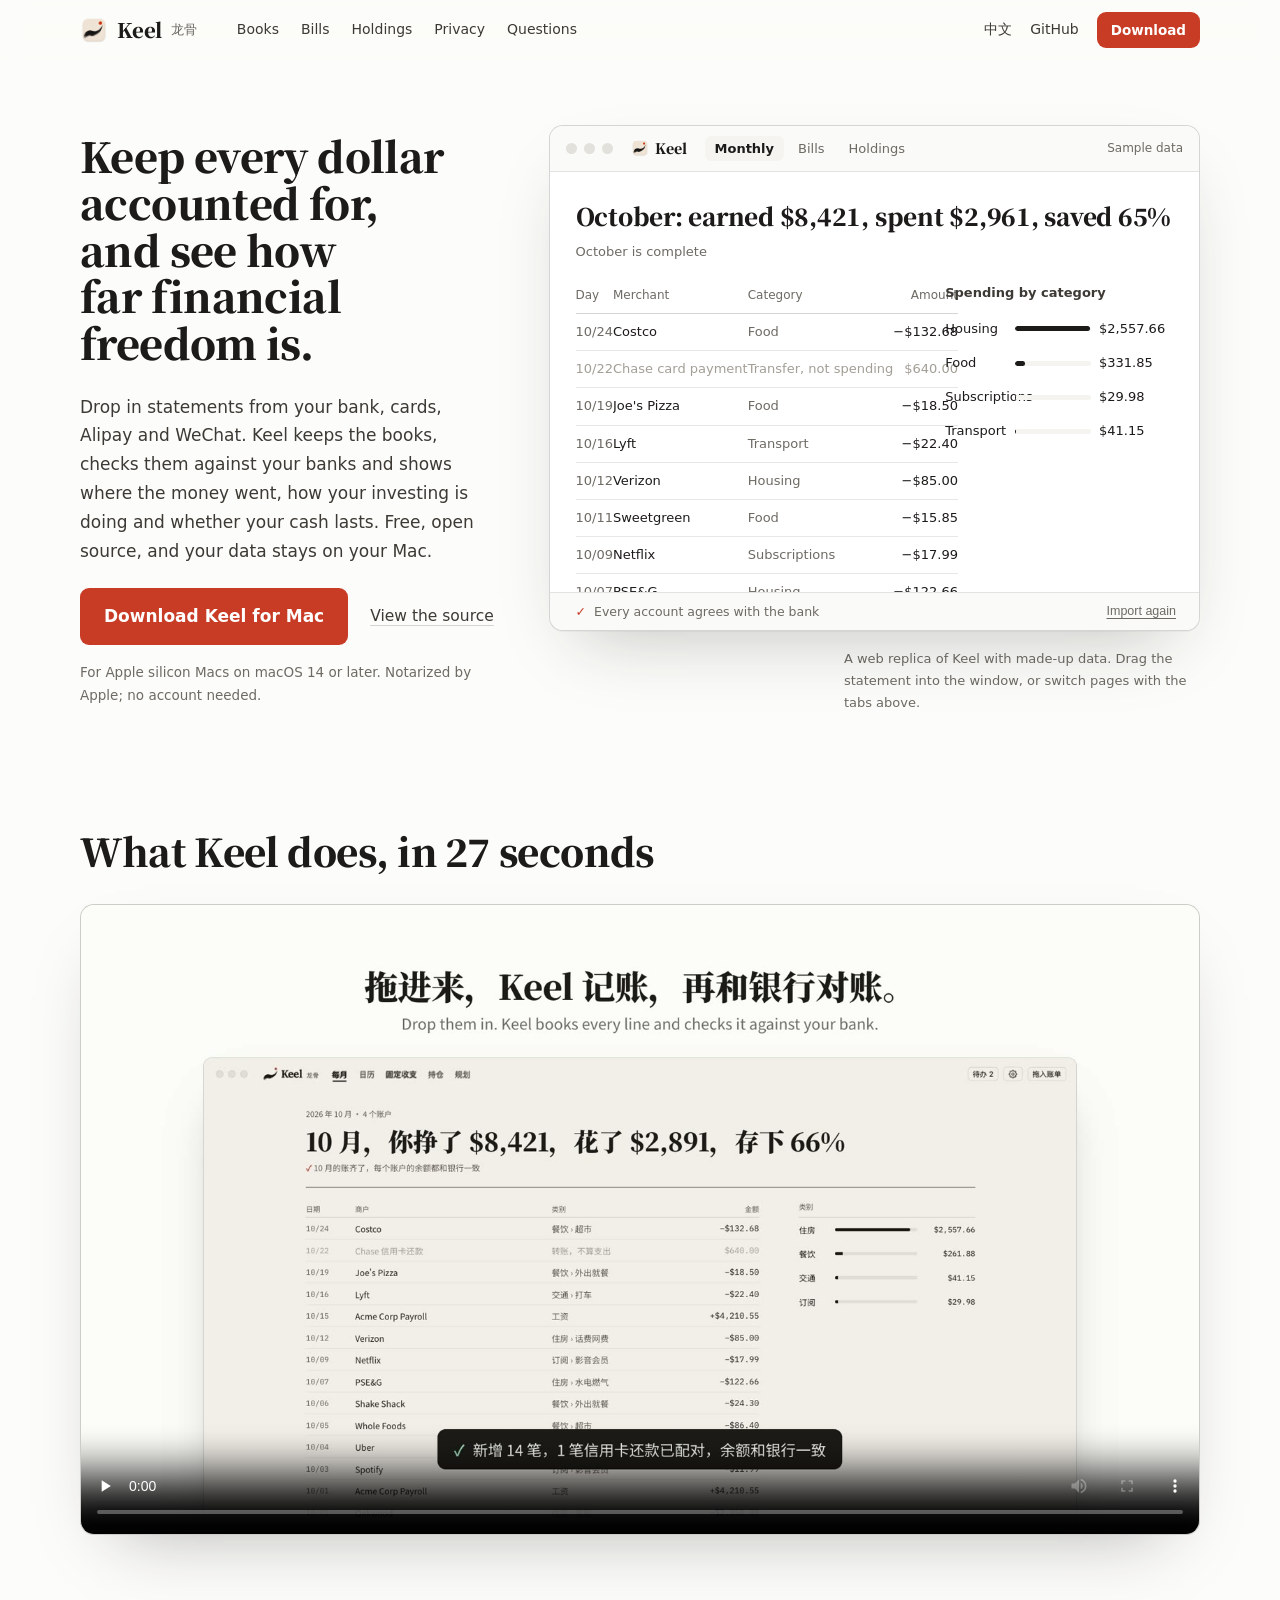
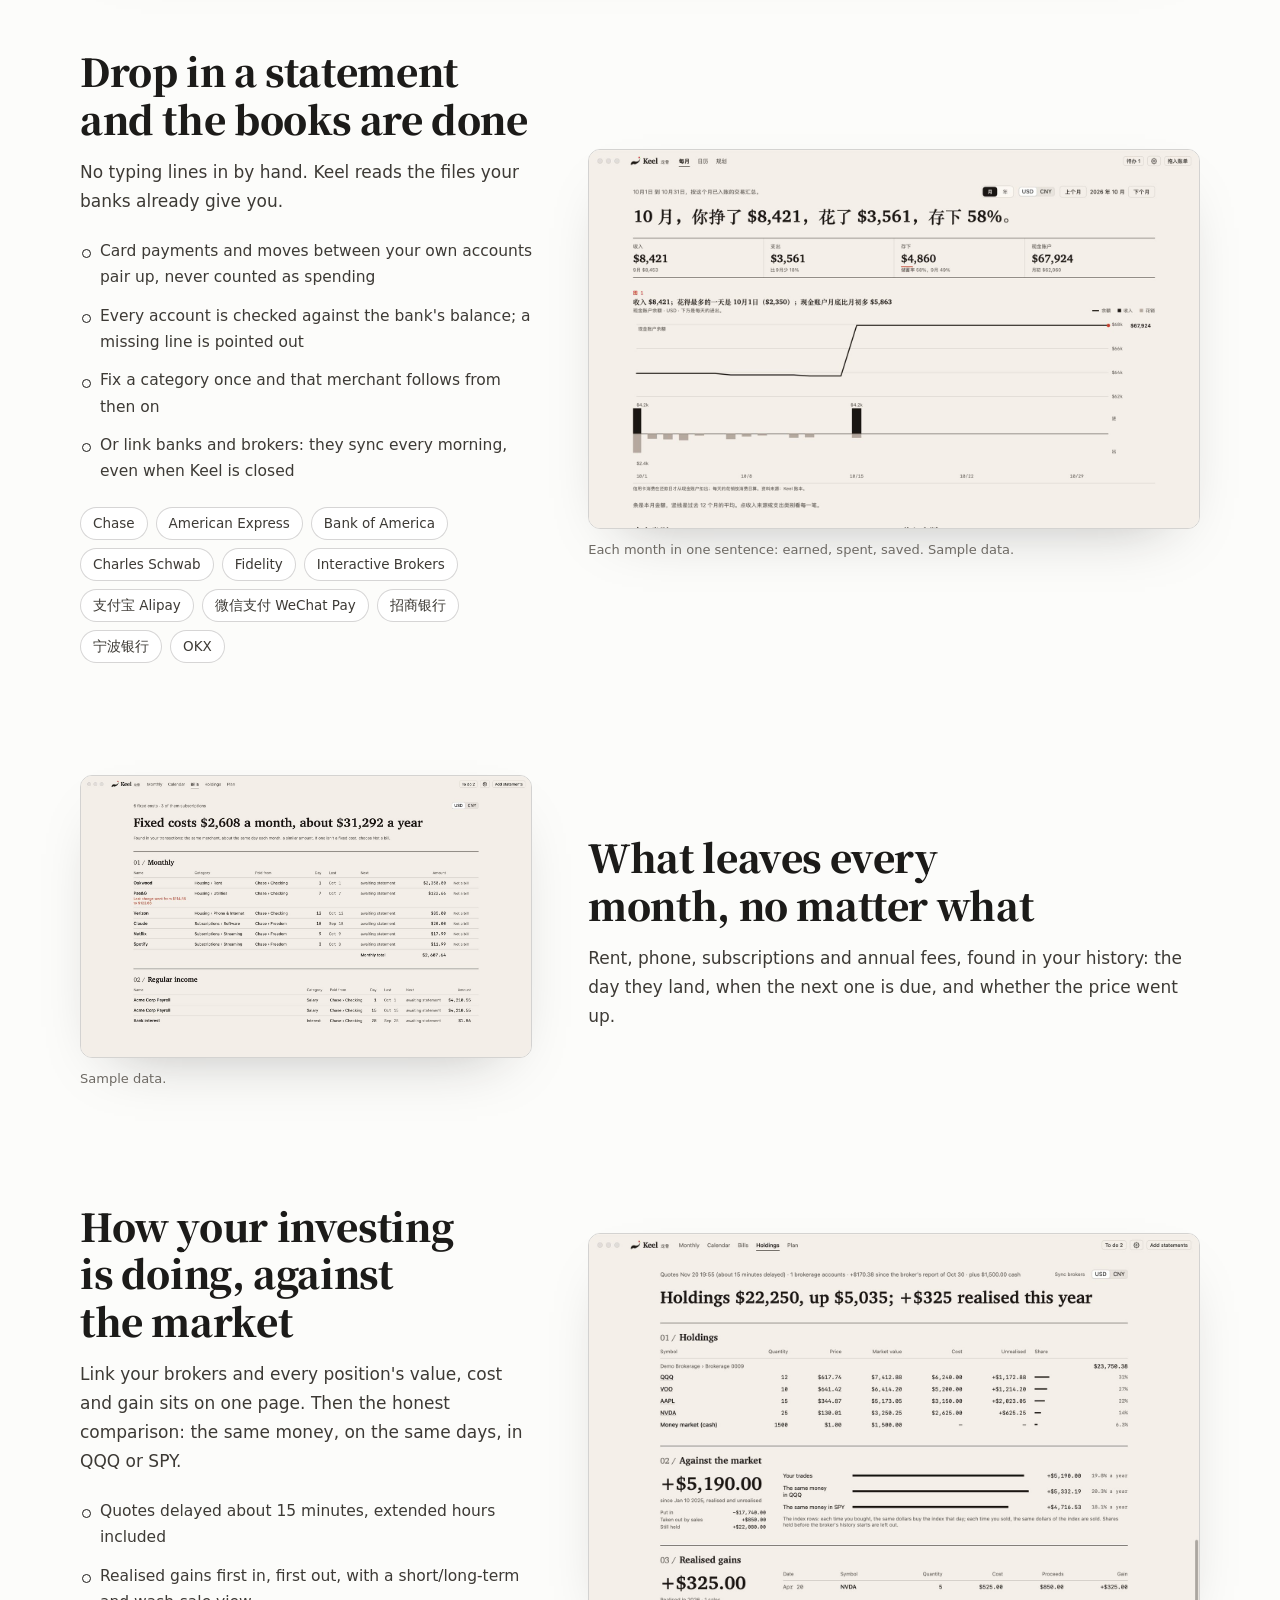
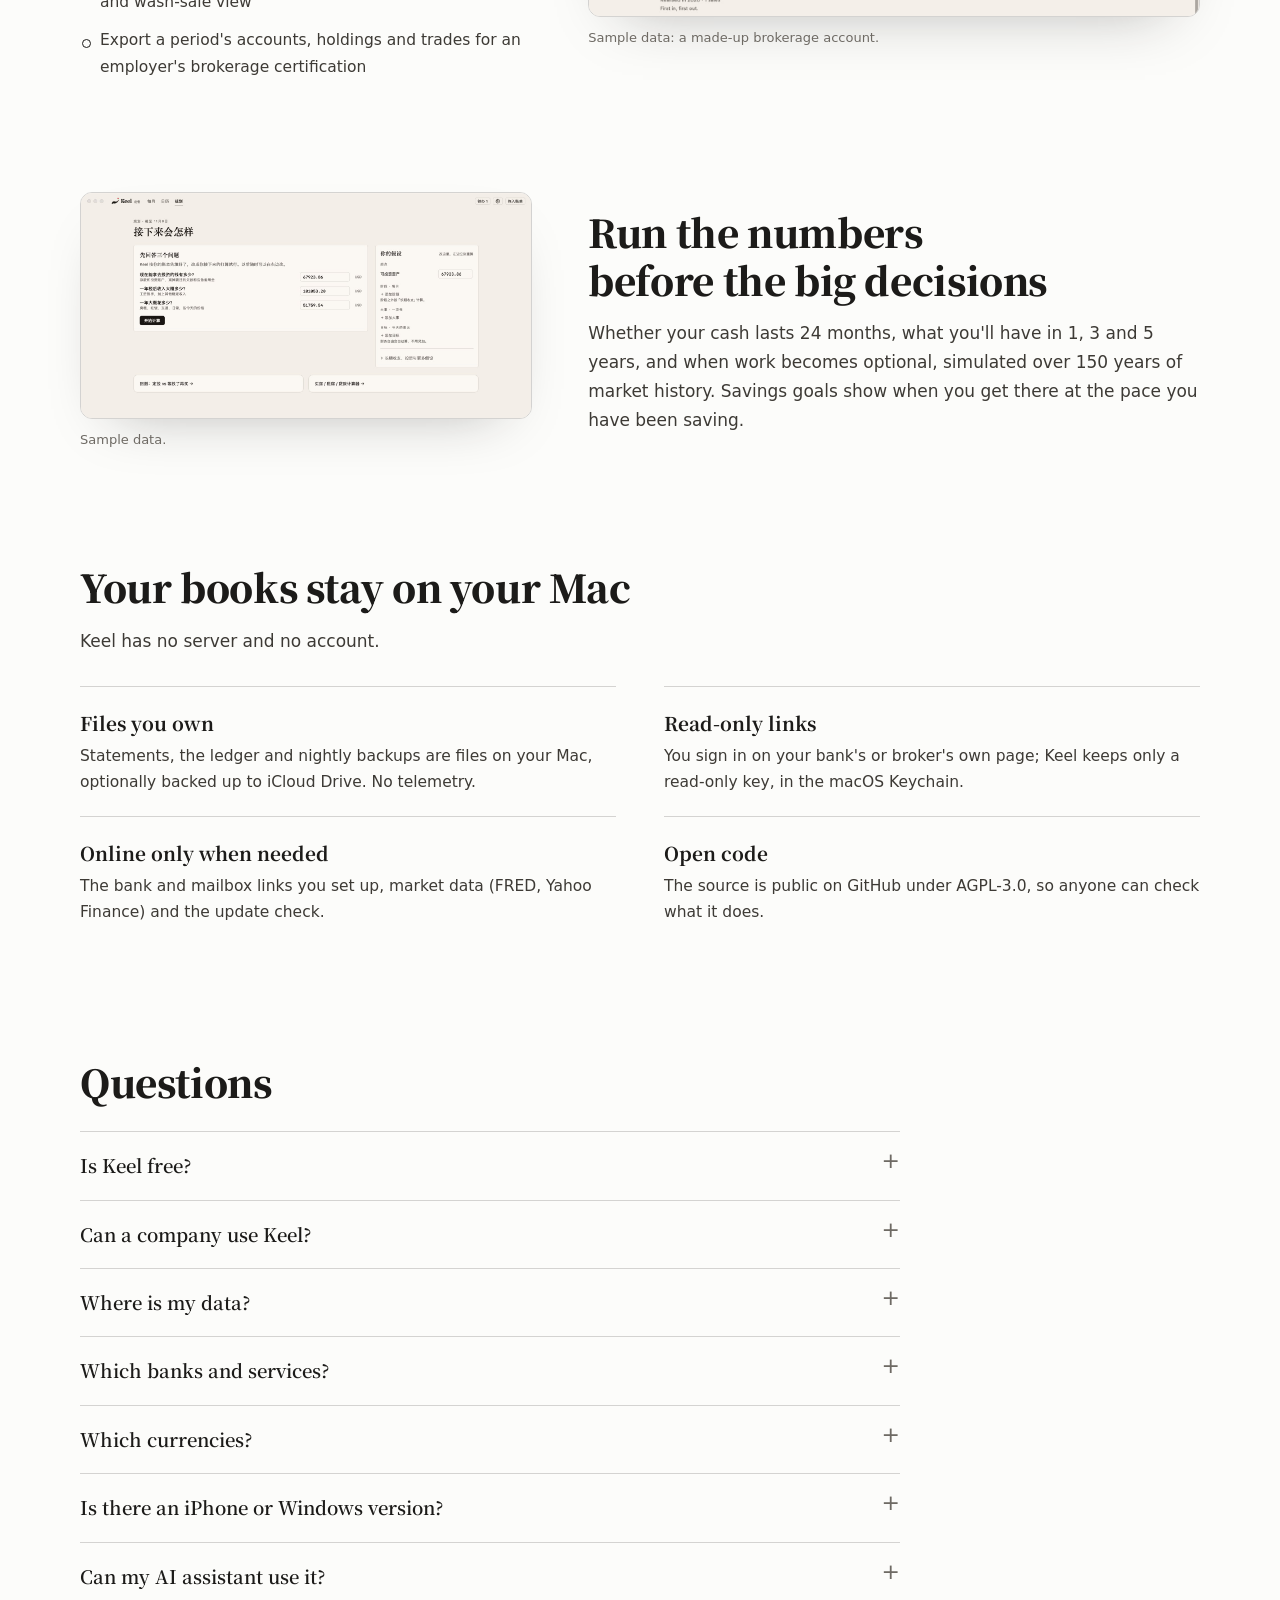
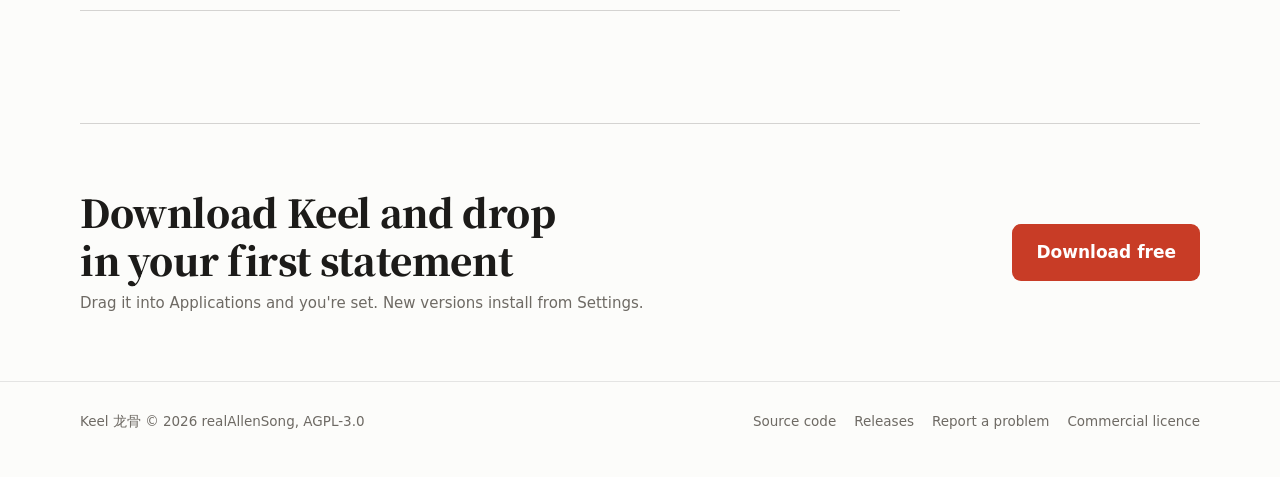
==== commit 8e37382f: "Contributor License Agreement with a signing bot; commercial licence on the website Contributors sig" ====
--- a/site/index.html
+++ b/site/index.html
@@ -58,7 +58,9 @@
     {"@type": "Question", "name": "支持哪些币种？",
      "acceptedAnswer": {"@type": "Answer", "text": "美元和人民币。其他币种的持仓会折算成这两种。"}},
     {"@type": "Question", "name": "有 iPhone 或 Windows 版吗？",
-     "acceptedAnswer": {"@type": "Answer", "text": "暂时没有，目前只有 Mac 版，需要 Apple 芯片和 macOS 14 或更新。"}}
+     "acceptedAnswer": {"@type": "Answer", "text": "暂时没有，目前只有 Mac 版，需要 Apple 芯片和 macOS 14 或更新。"}},
+    {"@type": "Question", "name": "公司能用 Keel 吗？",
+     "acceptedAnswer": {"@type": "Answer", "text": "个人使用永远免费。公司可以按 AGPL-3.0 使用；如果要把 Keel 放进闭源的产品或服务，或者需要 AGPL 以外的条款，请联系 song@entropinia.com 购买商业授权。"}}
   ]
 }
 </script>
@@ -433,6 +435,7 @@
       <h2><span data-zh>常见问题</span><span data-en>Questions</span></h2>
       <div class="faq">
         <details><summary><span data-zh>Keel 免费吗？</span><span data-en>Is Keel free?</span></summary><p><span data-zh>免费，并且按 AGPL-3.0 开源。它能连接的银行数据服务（Plaid、SimpleFIN Bridge、SnapTrade）由第三方提供，有各自的收费方式；只用账单文件就完全不需要它们。</span><span data-en>Yes, and open source under AGPL-3.0. The bank-data services it can link to (Plaid, SimpleFIN Bridge, SnapTrade) are run by others with their own plans; with statement files alone you need none of them.</span></p></details>
+        <details><summary><span data-zh>公司能用 Keel 吗？</span><span data-en>Can a company use Keel?</span></summary><p><span data-zh>个人使用永远免费。公司可以按 AGPL-3.0 使用；如果要把 Keel 放进闭源的产品或服务，或者需要 AGPL 以外的条款，请<a href="mailto:song@entropinia.com">联系我们</a>购买商业授权。</span><span data-en>Keel is free for individuals, always. Companies can use it under the AGPL-3.0; to build it into a closed-source product or service, or for terms other than the AGPL, <a href="mailto:song@entropinia.com">contact us</a> for a commercial licence.</span></p></details>
         <details><summary><span data-zh>我的数据存在哪里？</span><span data-en>Where is my data?</span></summary><p><span data-zh>全部在你的 Mac 上：账单、账本和备份在 <code>~/Library/Application Support/Keel</code>，银行授权在钥匙串。卸载 App 不会删掉它们。</span><span data-en>On your Mac: statements, ledger and backups in <code>~/Library/Application Support/Keel</code>, bank keys in the Keychain. Removing the app does not delete them.</span></p></details>
         <details><summary><span data-zh>支持哪些银行和平台？</span><span data-en>Which banks and services?</span></summary><p><span data-zh>账单文件：Chase、American Express、Bank of America、Charles Schwab、Fidelity、盈透、支付宝、微信支付、招商银行、宁波银行、OKX；其他银行的 CSV 或 Excel 教一次就认得。也可以通过 Plaid、SimpleFIN、SnapTrade（含 Robinhood、moomoo、Kraken 等）直接连接。</span><span data-en>Statement files from Chase, American Express, Bank of America, Charles Schwab, Fidelity, Interactive Brokers, Alipay, WeChat Pay, China Merchants Bank, Bank of Ningbo and OKX; any other CSV or Excel layout is taught once. Or link directly through Plaid, SimpleFIN and SnapTrade (Robinhood, moomoo, Kraken and more).</span></p></details>
         <details><summary><span data-zh>支持哪些币种？</span><span data-en>Which currencies?</span></summary><p><span data-zh>美元和人民币。其他币种的持仓会折算成这两种。</span><span data-en>US dollars and Chinese yuan. Holdings in other currencies convert into them.</span></p></details>
@@ -458,6 +461,7 @@
       <a href="https://github.com/realAllenSong/Keel"><span data-zh>源代码</span><span data-en>Source code</span></a>
       <a href="https://github.com/realAllenSong/Keel/releases"><span data-zh>版本记录</span><span data-en>Releases</span></a>
       <a href="https://github.com/realAllenSong/Keel/issues"><span data-zh>反馈问题</span><span data-en>Report a problem</span></a>
+      <a href="mailto:song@entropinia.com"><span data-zh>商业授权</span><span data-en>Commercial licence</span></a>
     </nav>
   </div>
 </footer>
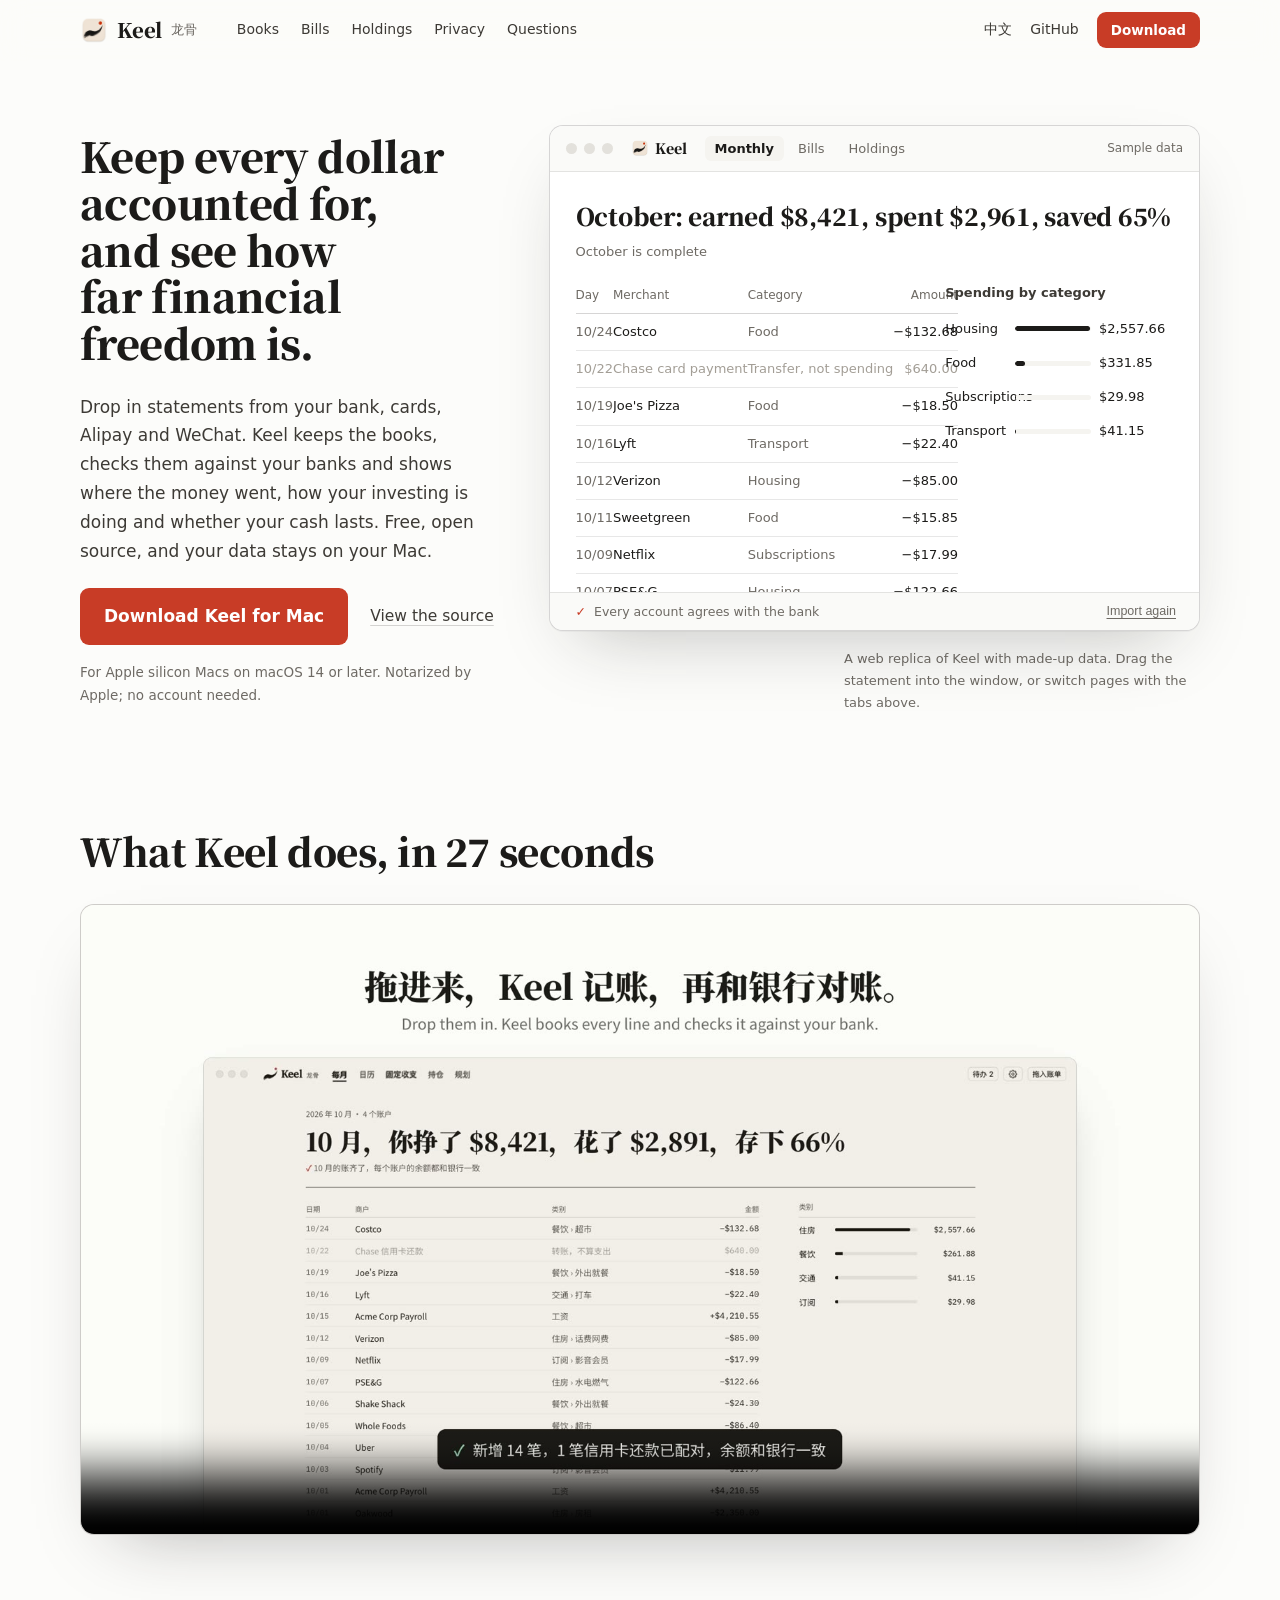
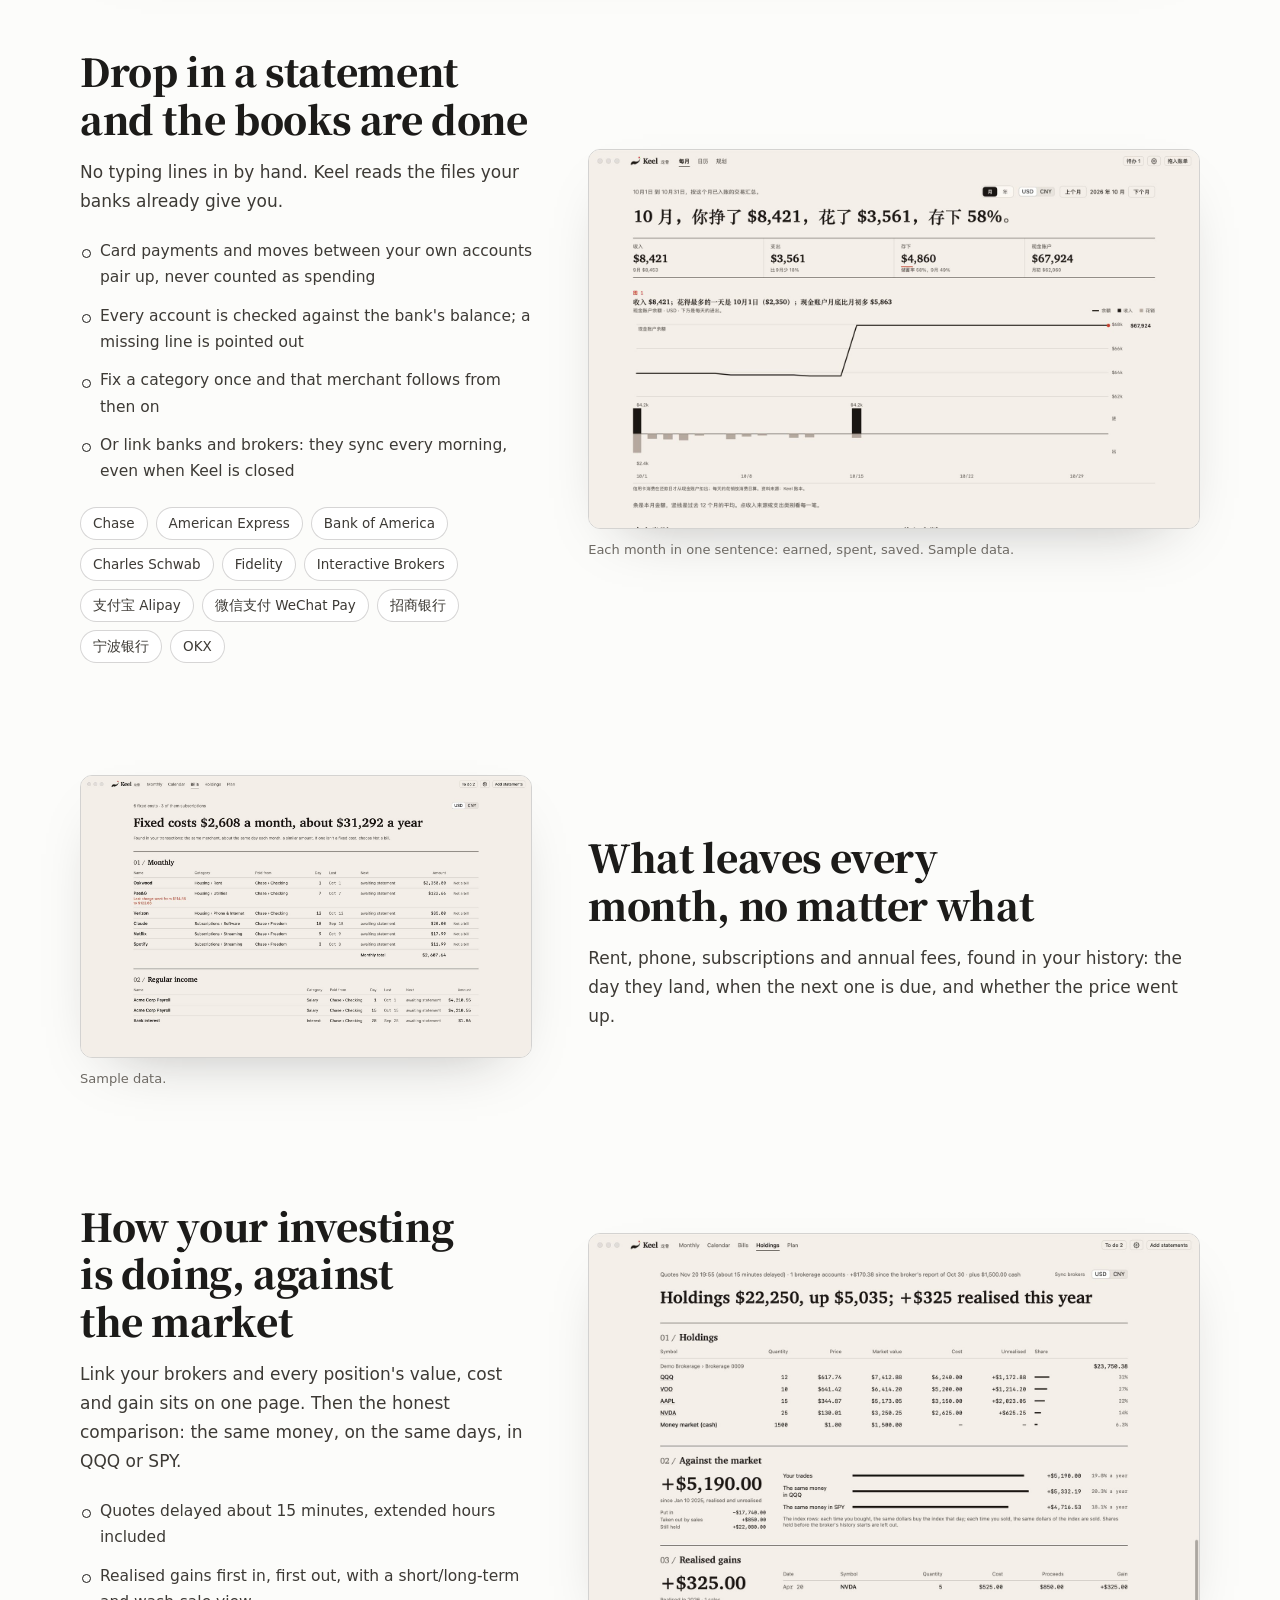
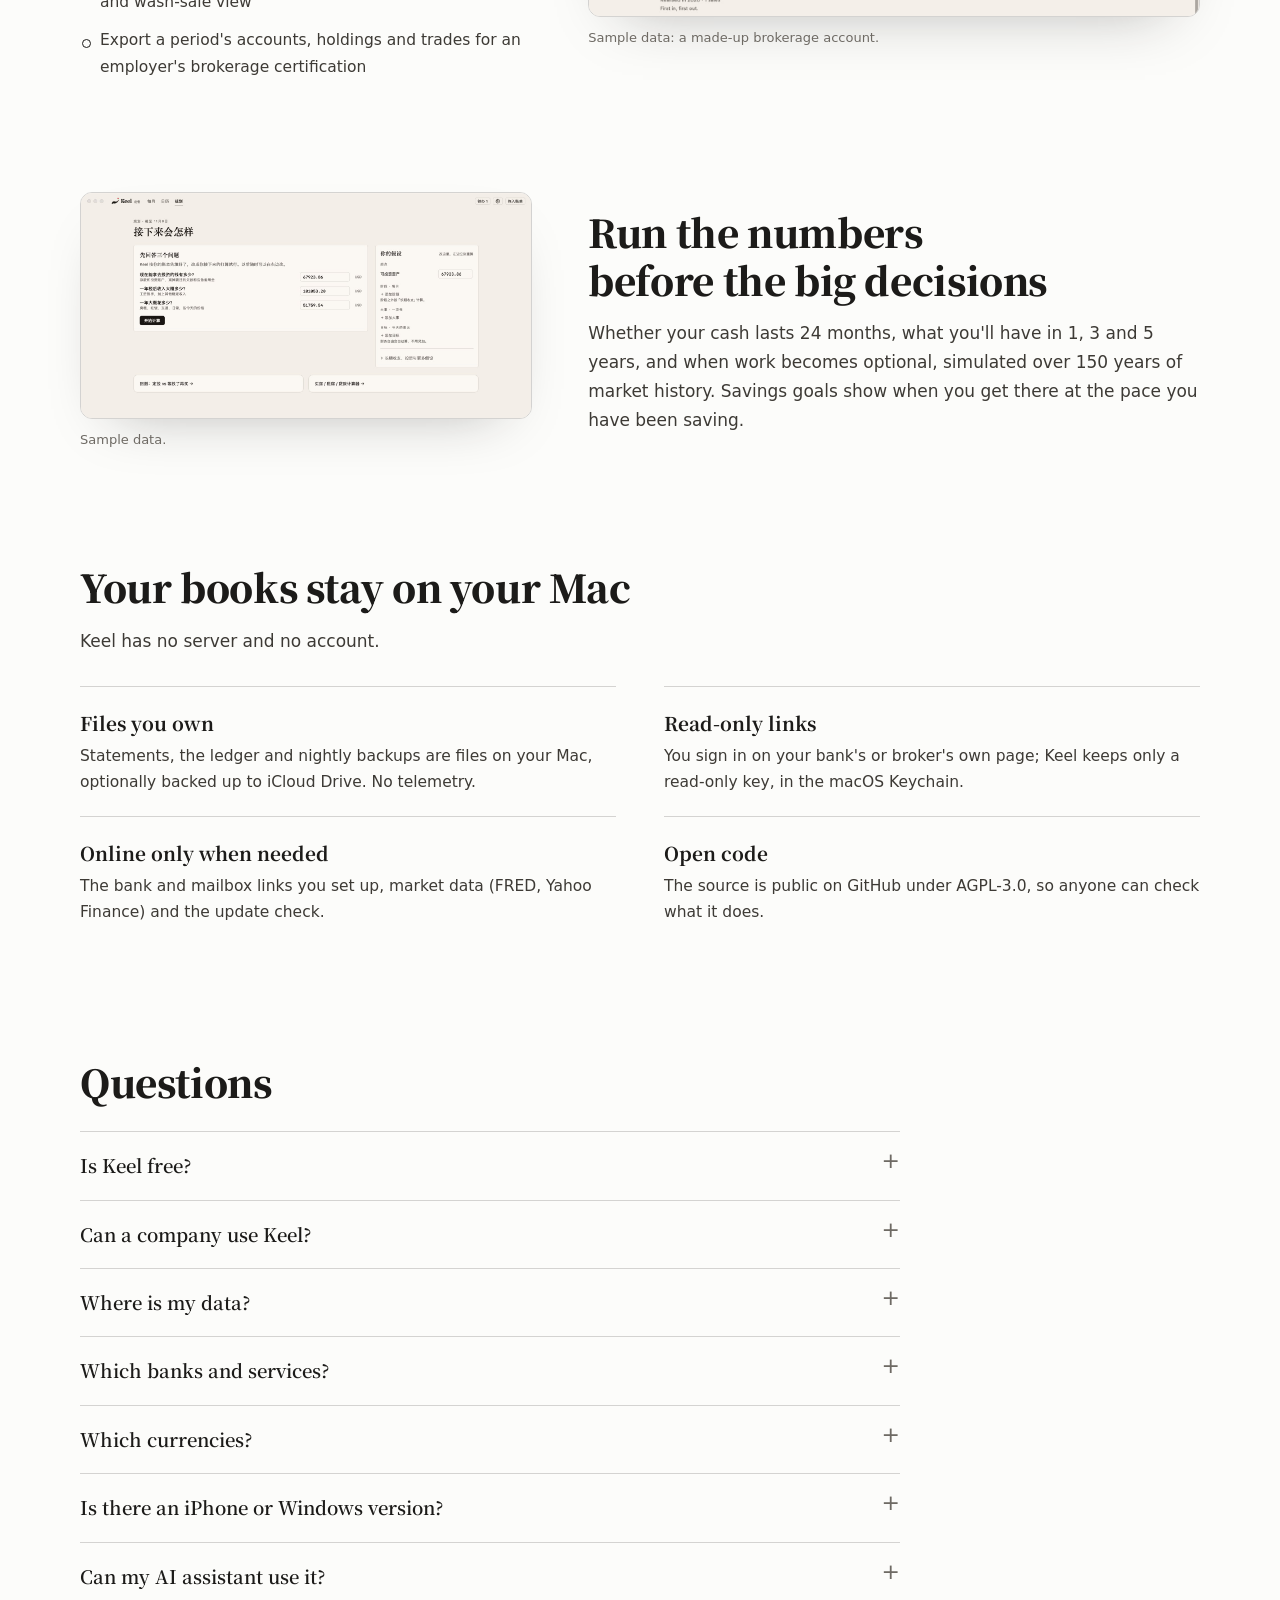
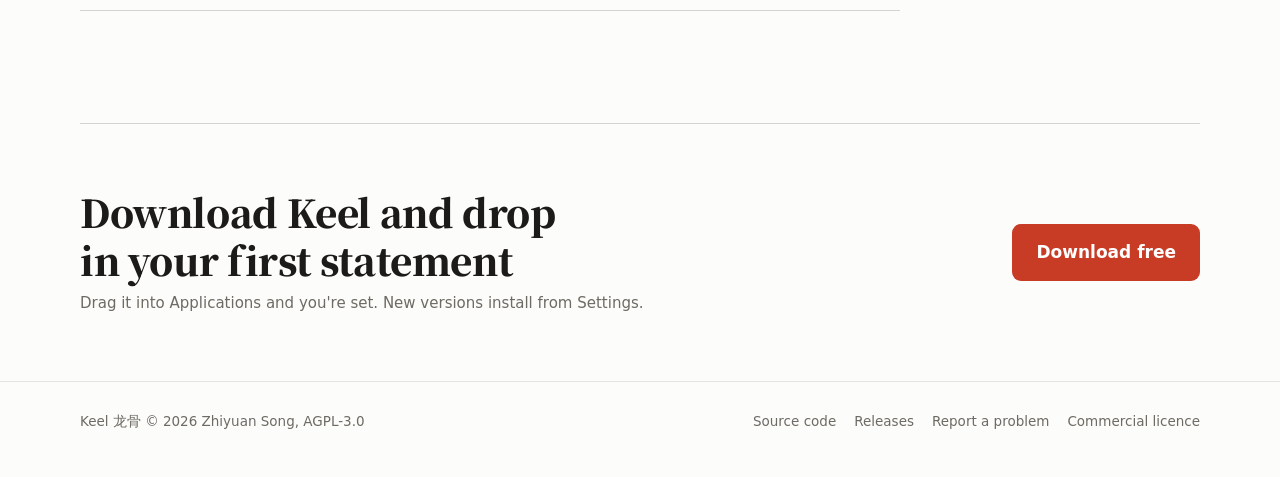
==== commit 28942271: "Copyright holder: Zhiyuan Song (NOTICE, the attribution line, README, CONTRIBUTING, the CLA, the sit" ====
--- a/site/index.html
+++ b/site/index.html
@@ -456,7 +456,7 @@
 
 <footer>
   <div class="wrap">
-    <span>Keel 龙骨 © 2026 realAllenSong, <a href="https://github.com/realAllenSong/Keel/blob/main/LICENSE">AGPL-3.0</a></span>
+    <span>Keel 龙骨 © 2026 Zhiyuan Song, <a href="https://github.com/realAllenSong/Keel/blob/main/LICENSE">AGPL-3.0</a></span>
     <nav>
       <a href="https://github.com/realAllenSong/Keel"><span data-zh>源代码</span><span data-en>Source code</span></a>
       <a href="https://github.com/realAllenSong/Keel/releases"><span data-zh>版本记录</span><span data-en>Releases</span></a>
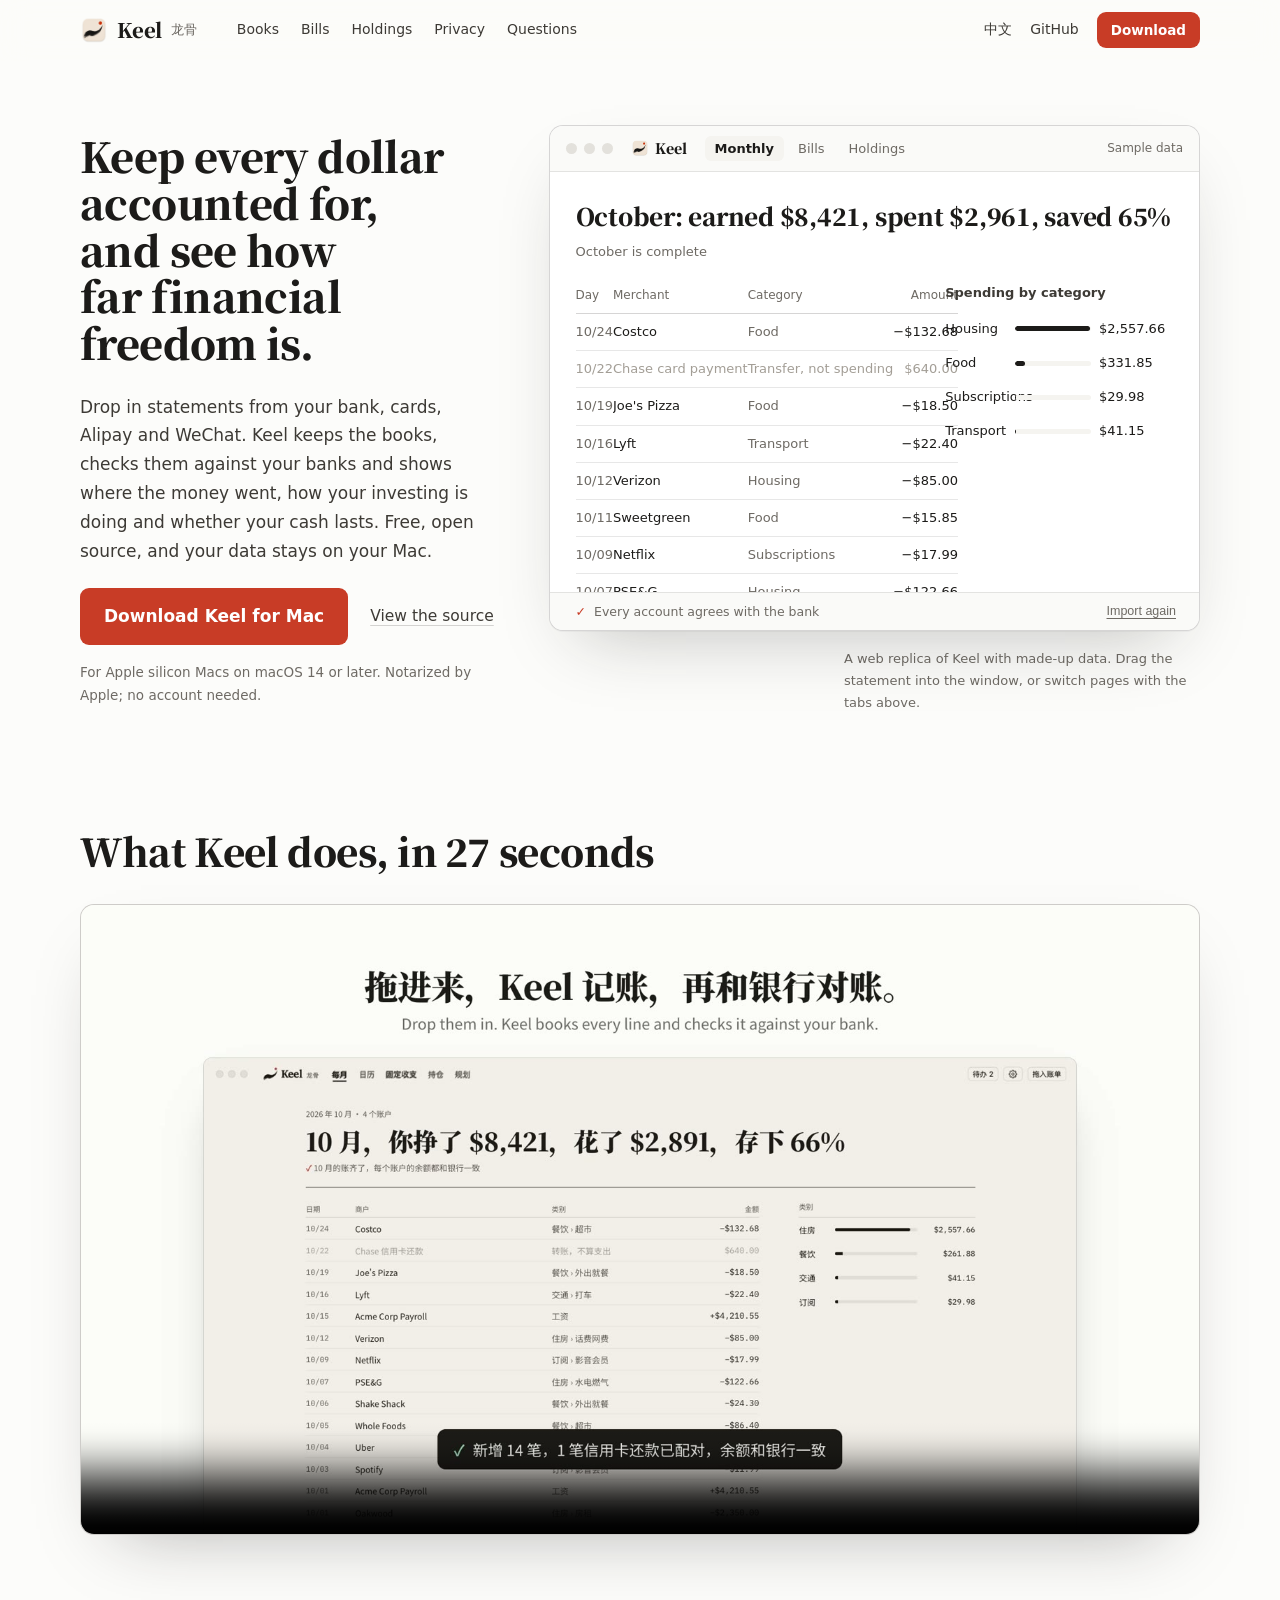
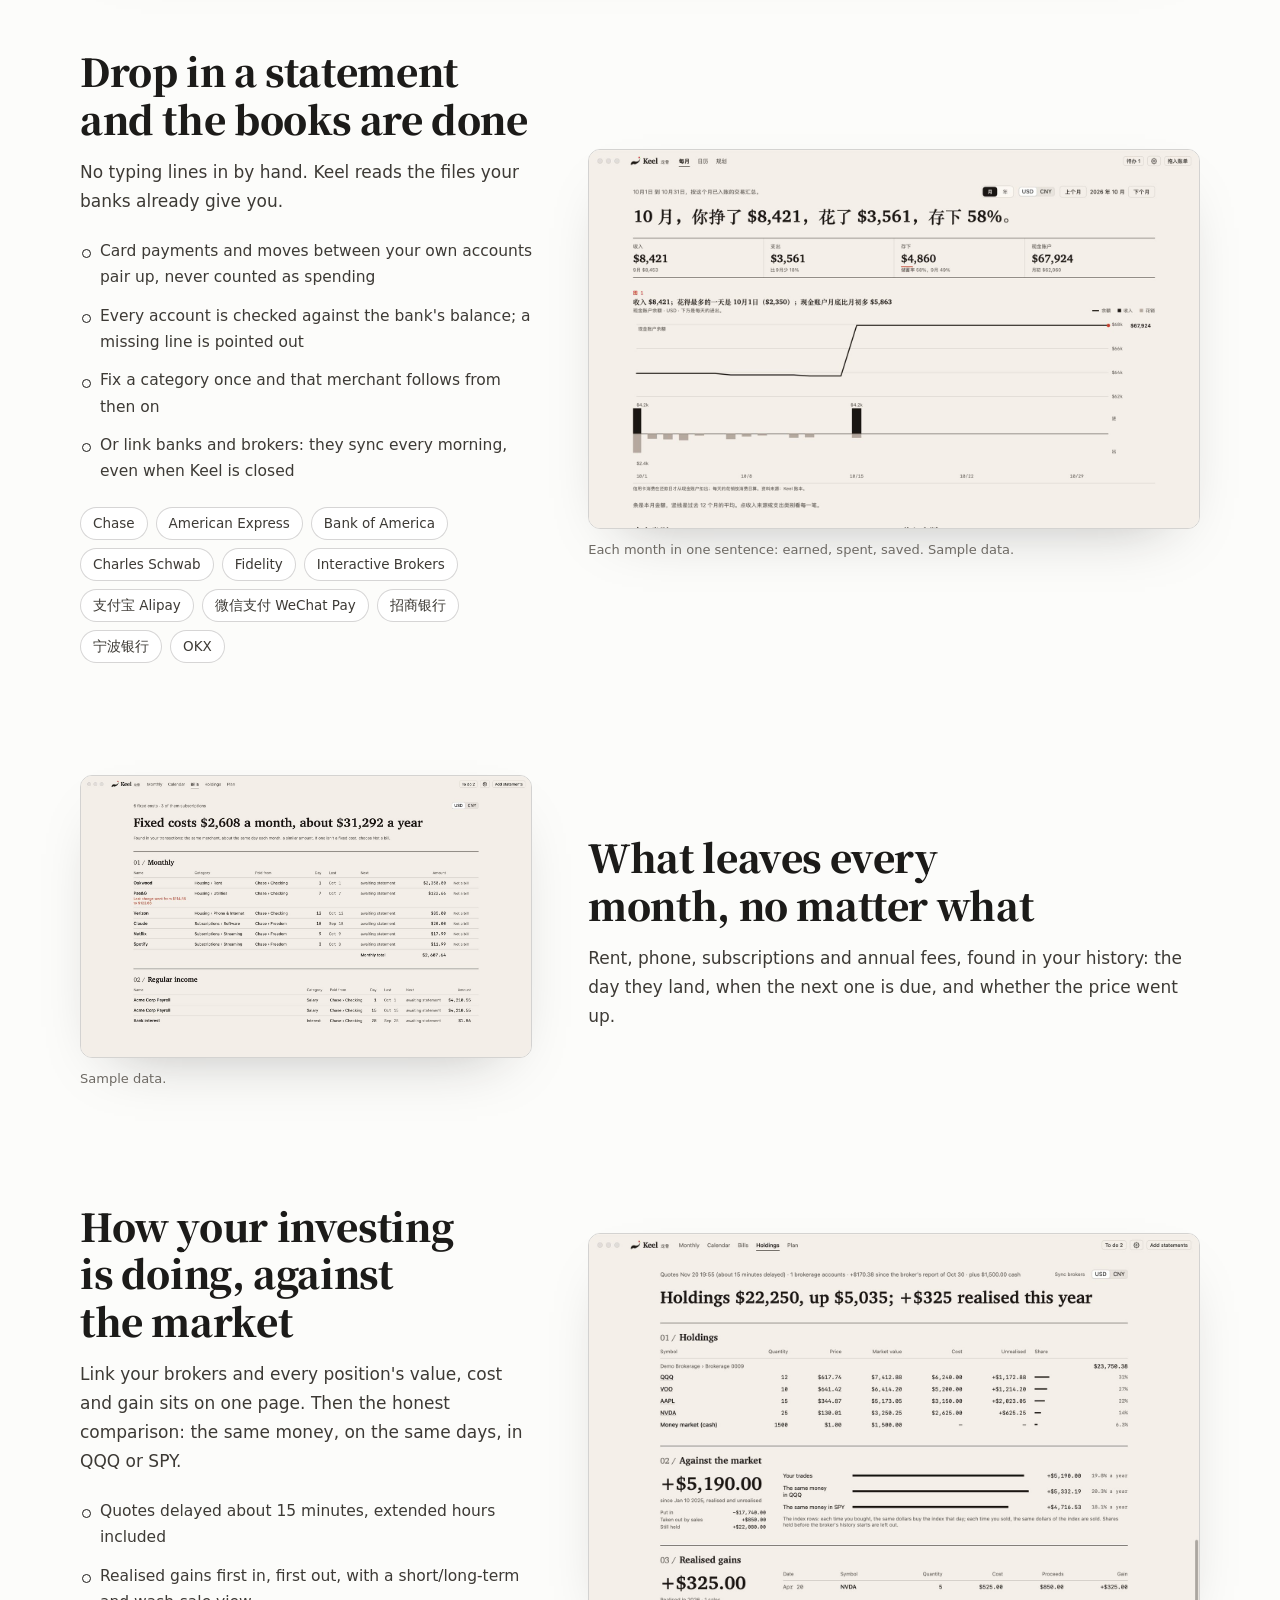
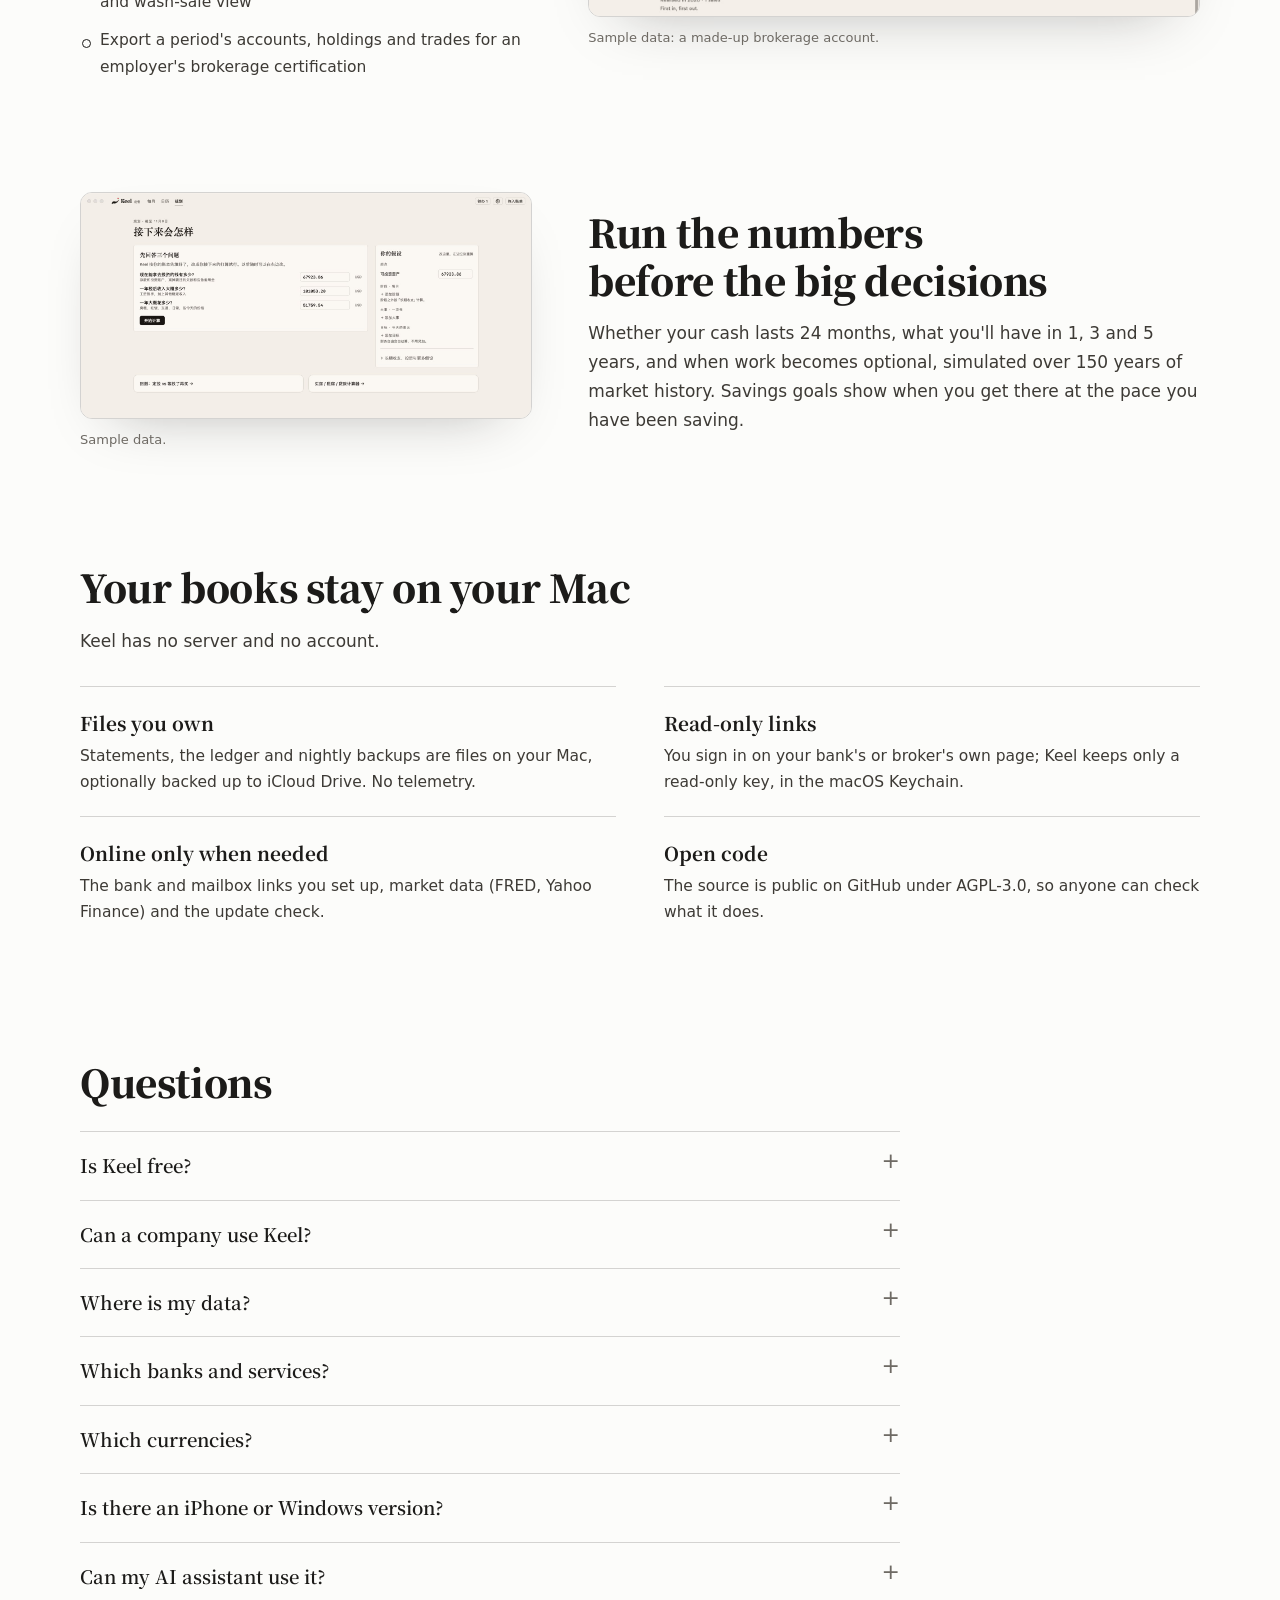
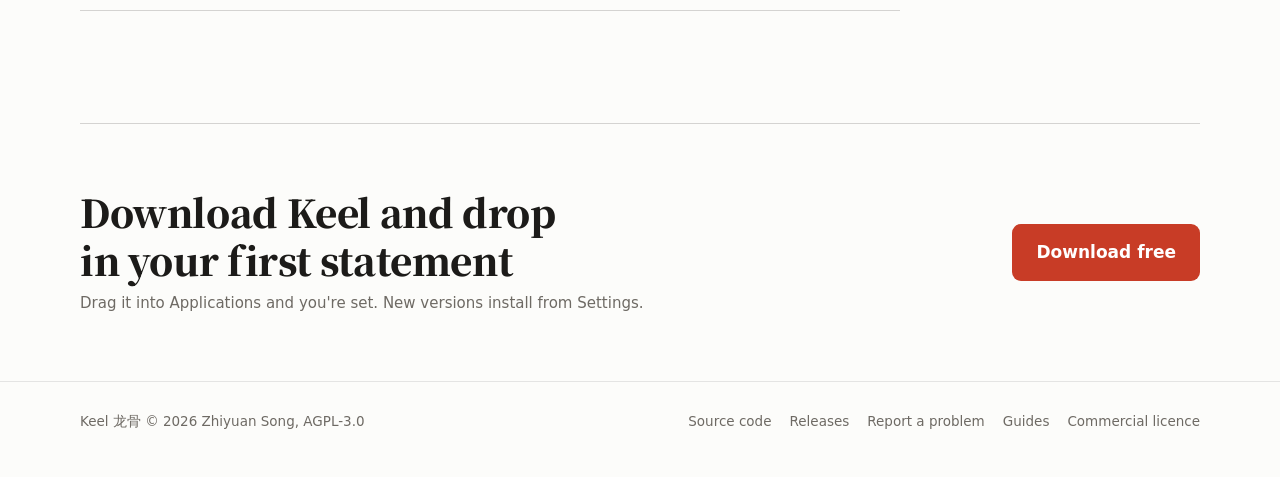
==== commit 18935d8f: "Site: guides — budgeting with Alipay/WeChat exports and without a bank login (EN/ZH) Co-Authored-By:" ====
--- a/site/index.html
+++ b/site/index.html
@@ -5,25 +5,25 @@
 <meta name="viewport" content="width=device-width, initial-scale=1, viewport-fit=cover">
 <title>Keel 龙骨 · 免费开源的 Mac 个人记账与财务规划</title>
 <meta name="description" content="把银行、信用卡、支付宝和微信的账单拖进来，Keel 自动记账、和银行对账，告诉你钱花在哪、每月固定支出多少、投资和大盘比怎样、离财务自由还有多远。数据只在你的 Mac 上。免费，开源。">
-<link rel="canonical" href="https://realallensong.github.io/Keel/">
+<link rel="canonical" href="https://keel.entropinia.com/">
 <meta name="robots" content="index, follow">
 <meta name="theme-color" content="#FCFCFA">
 <meta name="color-scheme" content="light">
 <meta property="og:type" content="website">
-<meta property="og:url" content="https://realallensong.github.io/Keel/">
+<meta property="og:url" content="https://keel.entropinia.com/">
 <meta property="og:site_name" content="Keel 龙骨">
 <meta property="og:locale" content="zh_CN">
 <meta property="og:locale:alternate" content="en_US">
 <meta property="og:title" content="Keel 龙骨 · 把每一笔账记清楚">
 <meta property="og:description" content="免费开源的 Mac 个人记账：账单拖进来，自动记账、对账，看清钱花在哪、离财务自由还有多远。数据只在你的 Mac 上。">
-<meta property="og:image" content="https://realallensong.github.io/Keel/img/og.png">
+<meta property="og:image" content="https://keel.entropinia.com/img/og.png">
 <meta property="og:image:width" content="1200">
 <meta property="og:image:height" content="630">
 <meta property="og:image:alt" content="Keel 龙骨：免费开源的 Mac 个人记账">
 <meta name="twitter:card" content="summary_large_image">
 <meta name="twitter:title" content="Keel · Free, open-source personal finance for the Mac">
 <meta name="twitter:description" content="Drop in bank, card, Alipay and WeChat statements; Keel keeps the books, reconciles them and shows where the money goes. Your data stays on your Mac.">
-<meta name="twitter:image" content="https://realallensong.github.io/Keel/img/og.png">
+<meta name="twitter:image" content="https://keel.entropinia.com/img/og.png">
 <link rel="apple-touch-icon" href="img/icon.png">
 <script type="application/ld+json">
 {
@@ -34,7 +34,7 @@
   "operatingSystem": "macOS 14 or later, Apple silicon",
   "applicationCategory": "FinanceApplication",
   "description": "Free, open-source personal finance for the Mac. Bank, card, Alipay and WeChat statements become a double-entry ledger reconciled against your banks, with monthly spending, fixed bills, holdings against the market, savings goals and long-range planning. Data stays on the Mac.",
-  "url": "https://realallensong.github.io/Keel/",
+  "url": "https://keel.entropinia.com/",
   "downloadUrl": "https://github.com/realAllenSong/Keel/releases/latest/download/Keel.dmg",
   "softwareVersion": "1.0.0",
   "license": "https://www.gnu.org/licenses/agpl-3.0.html",
@@ -461,6 +461,7 @@
       <a href="https://github.com/realAllenSong/Keel"><span data-zh>源代码</span><span data-en>Source code</span></a>
       <a href="https://github.com/realAllenSong/Keel/releases"><span data-zh>版本记录</span><span data-en>Releases</span></a>
       <a href="https://github.com/realAllenSong/Keel/issues"><span data-zh>反馈问题</span><span data-en>Report a problem</span></a>
+      <a href="zh/guides/" data-zh>指南</a><a href="guides/" data-en>Guides</a>
       <a href="mailto:song@entropinia.com"><span data-zh>商业授权</span><span data-en>Commercial licence</span></a>
     </nav>
   </div>
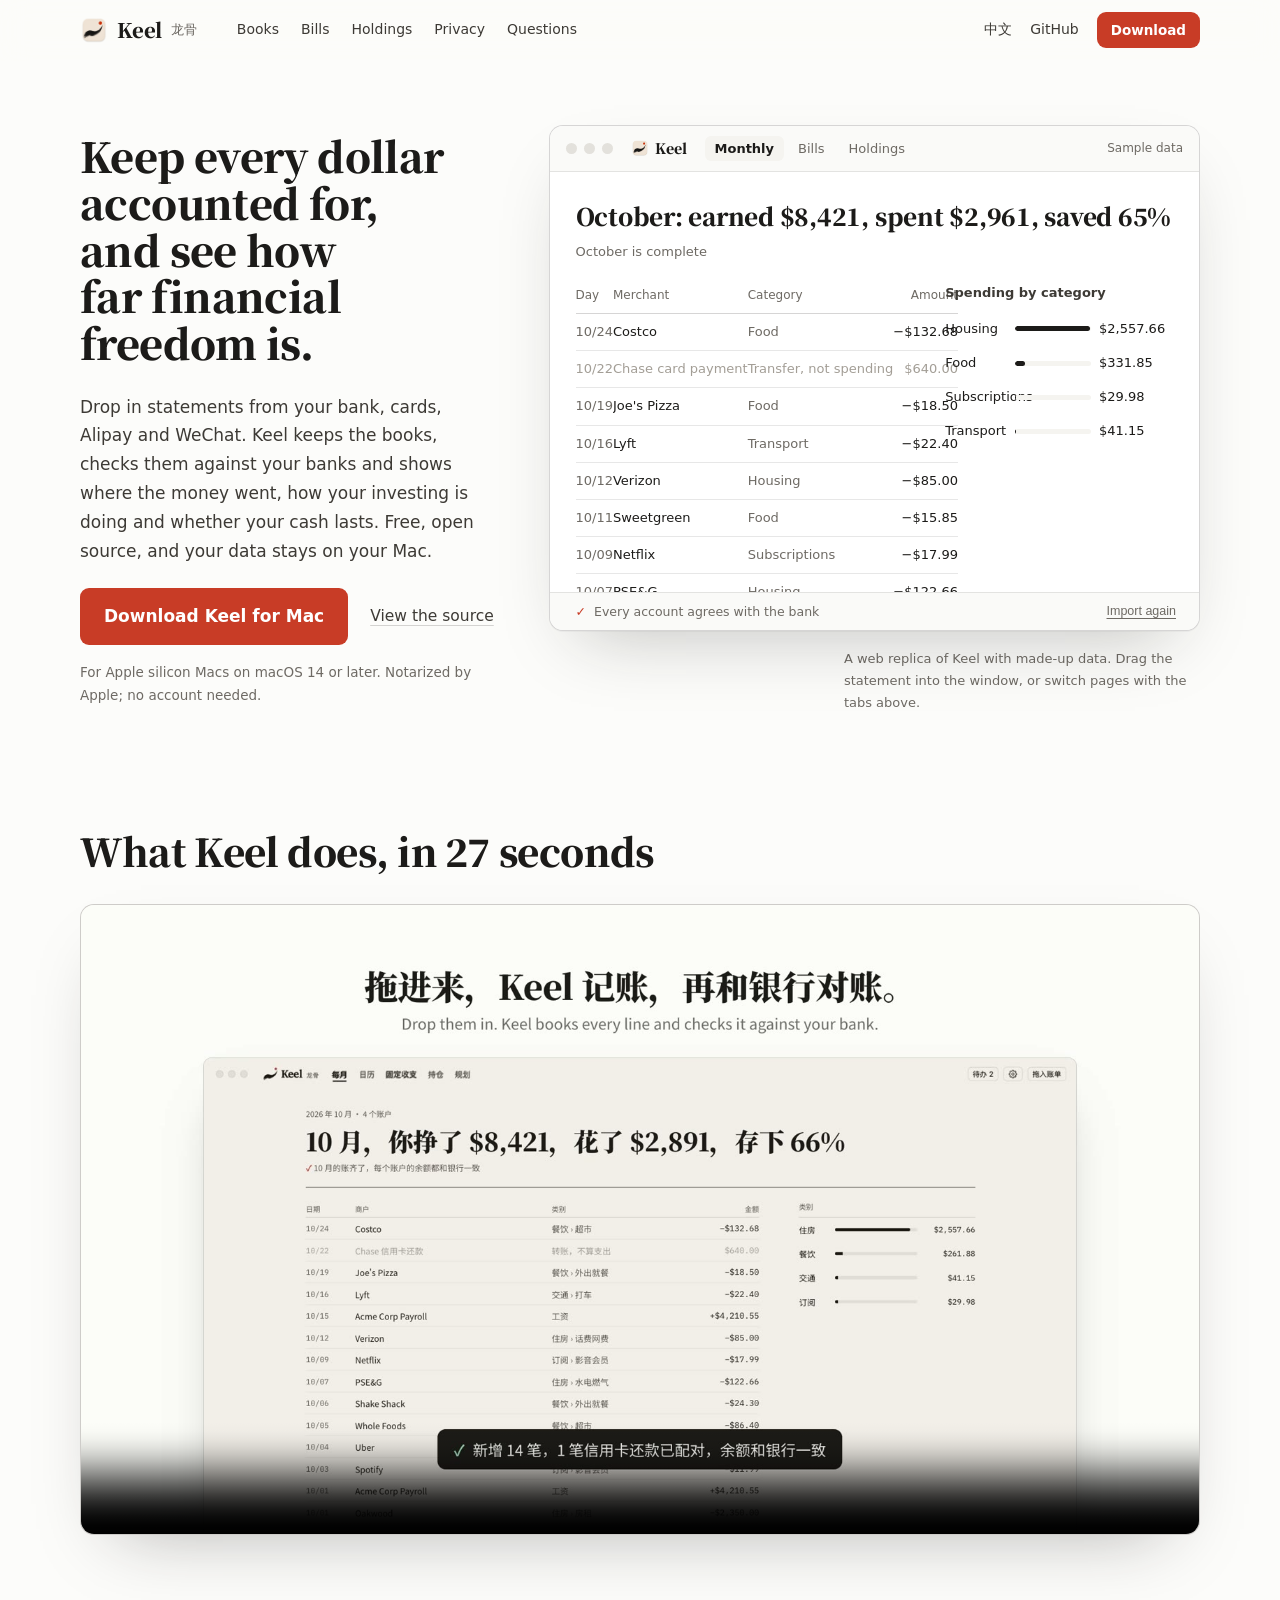
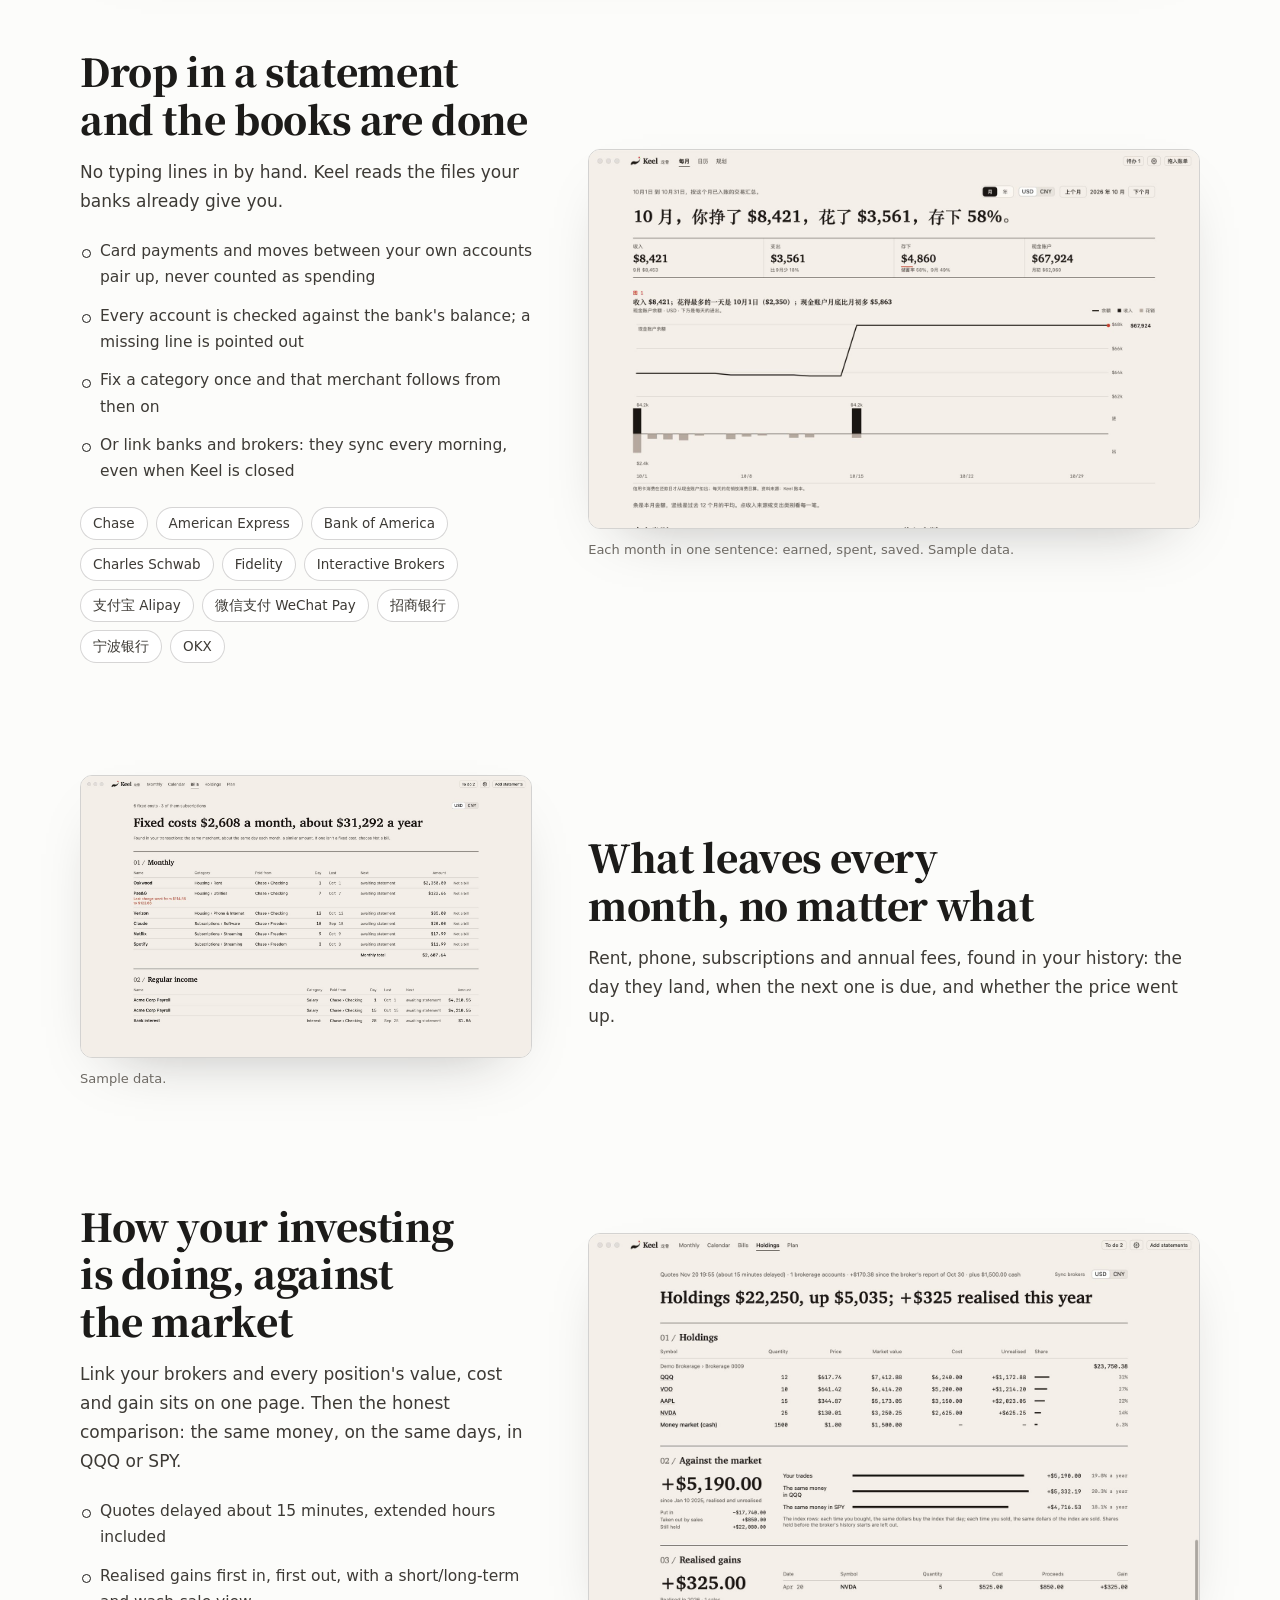
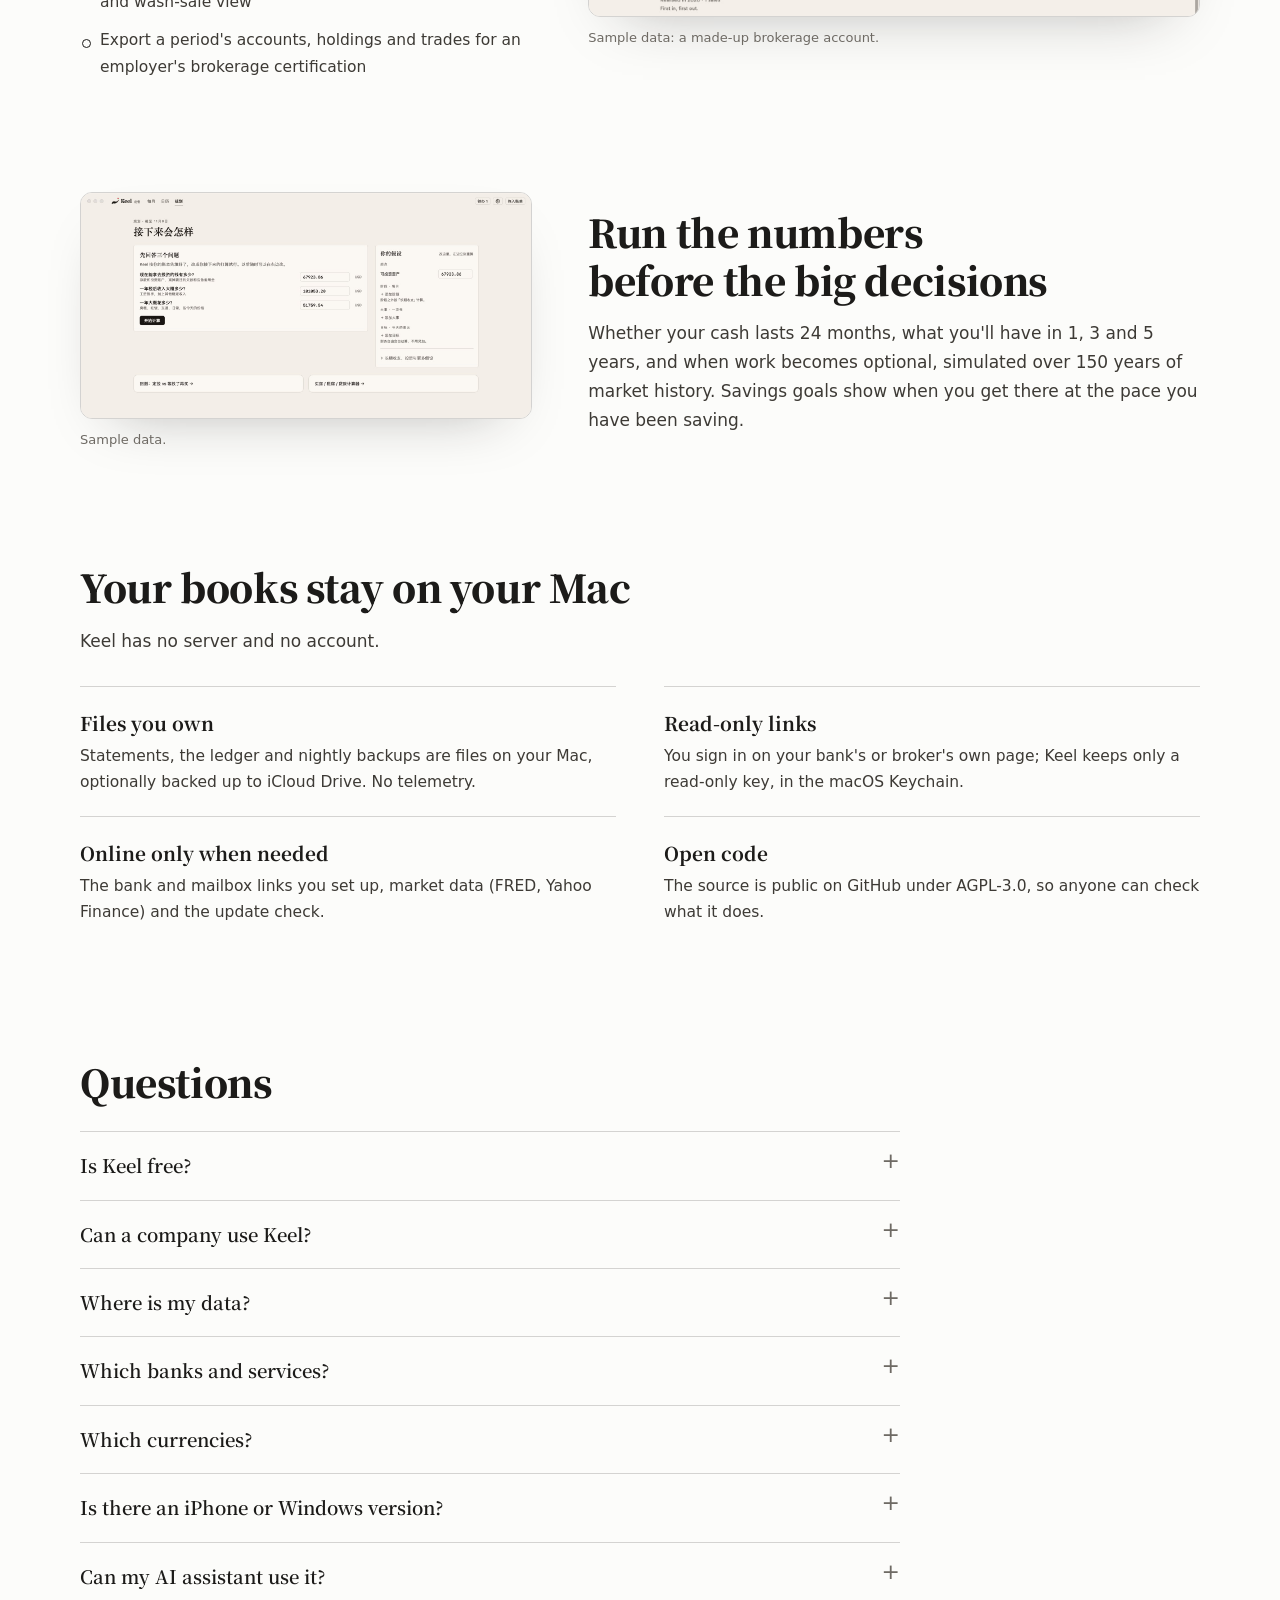
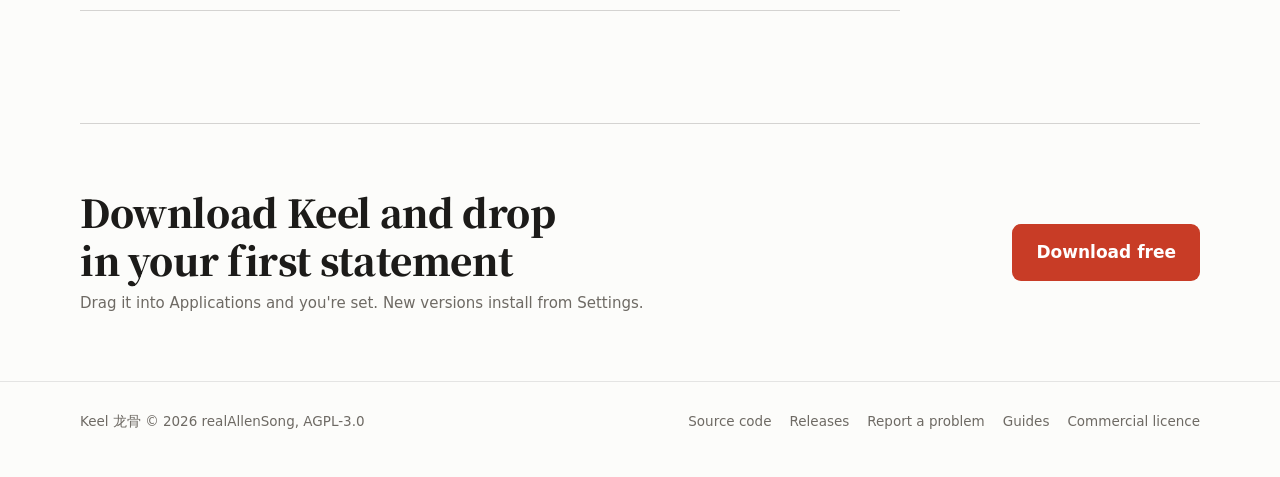
==== commit c72aee21: "Site: no personal name in the footer or llms.txt; attribution points to NOTICE Co-Authored-By: Claud" ====
--- a/site/index.html
+++ b/site/index.html
@@ -456,7 +456,7 @@
 
 <footer>
   <div class="wrap">
-    <span>Keel 龙骨 © 2026 Zhiyuan Song, <a href="https://github.com/realAllenSong/Keel/blob/main/LICENSE">AGPL-3.0</a></span>
+    <span>Keel 龙骨 © 2026 realAllenSong, <a href="https://github.com/realAllenSong/Keel/blob/main/LICENSE">AGPL-3.0</a></span>
     <nav>
       <a href="https://github.com/realAllenSong/Keel"><span data-zh>源代码</span><span data-en>Source code</span></a>
       <a href="https://github.com/realAllenSong/Keel/releases"><span data-zh>版本记录</span><span data-en>Releases</span></a>
